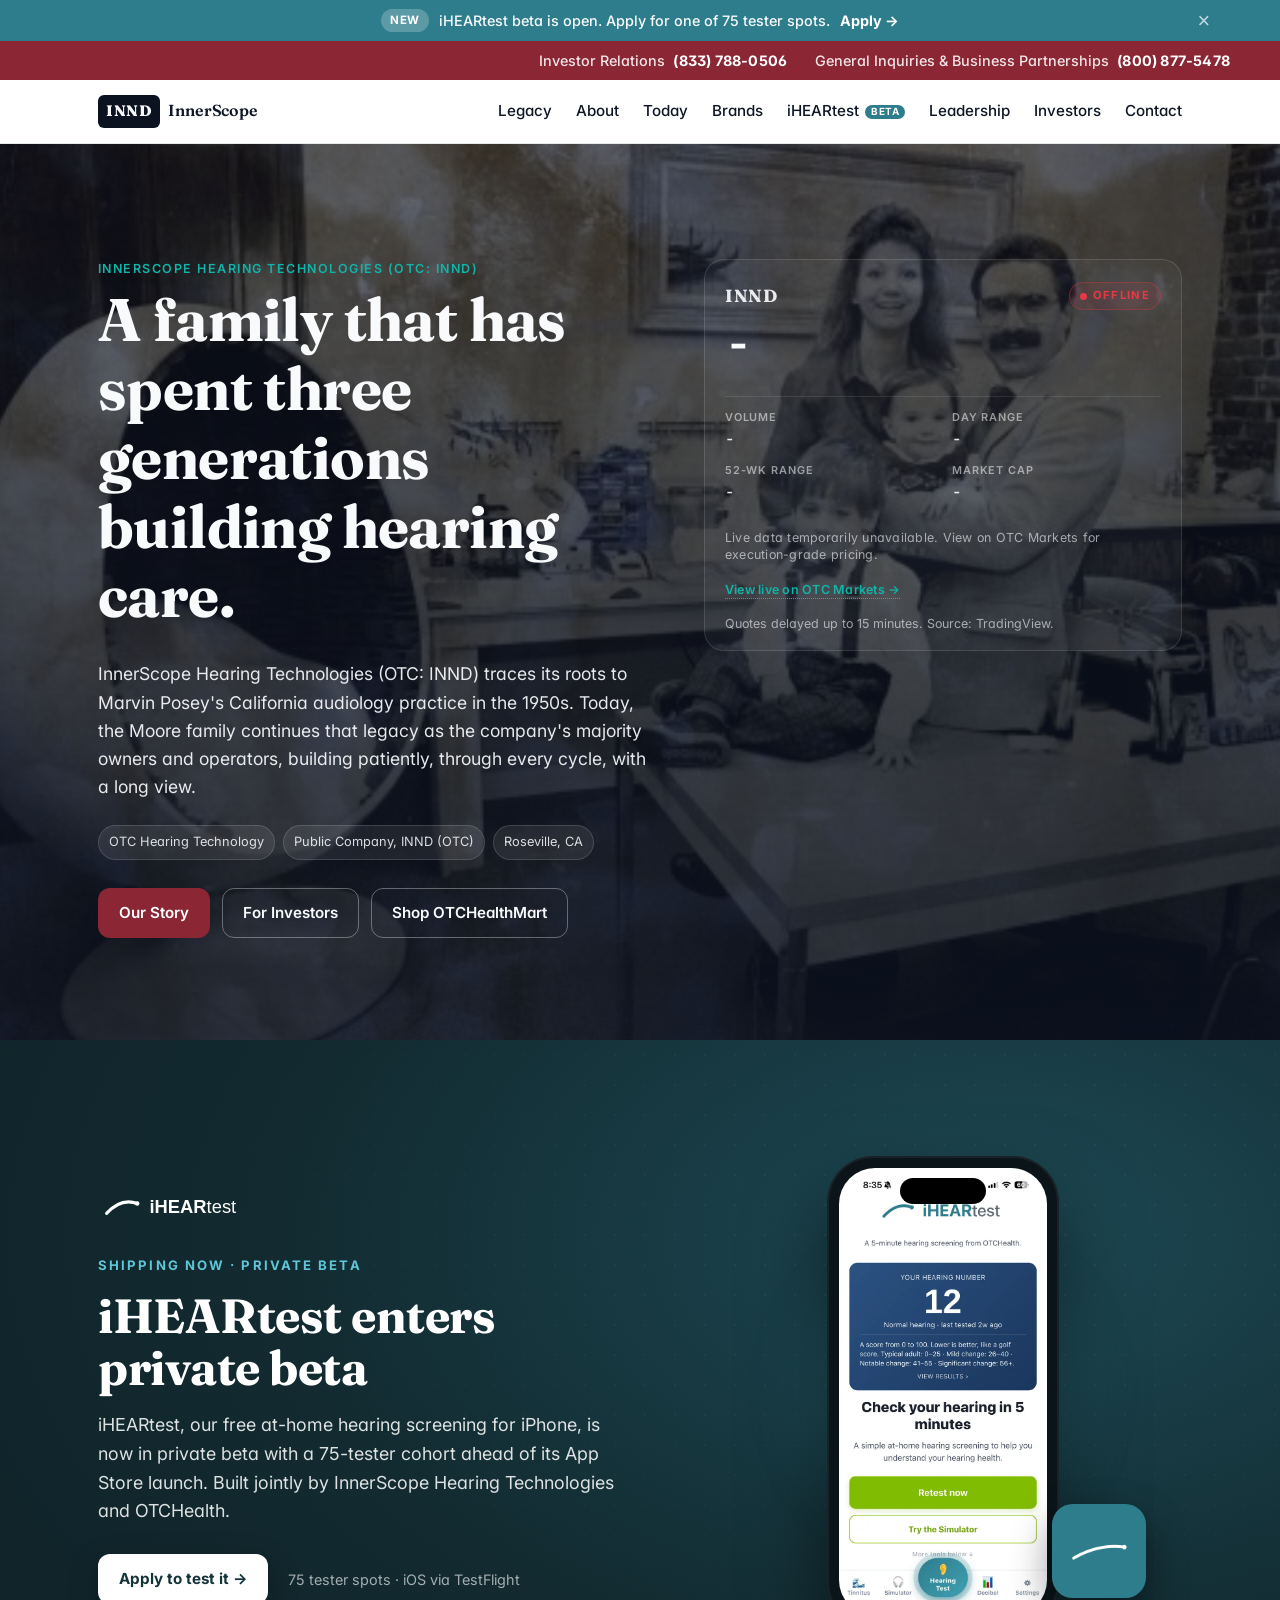
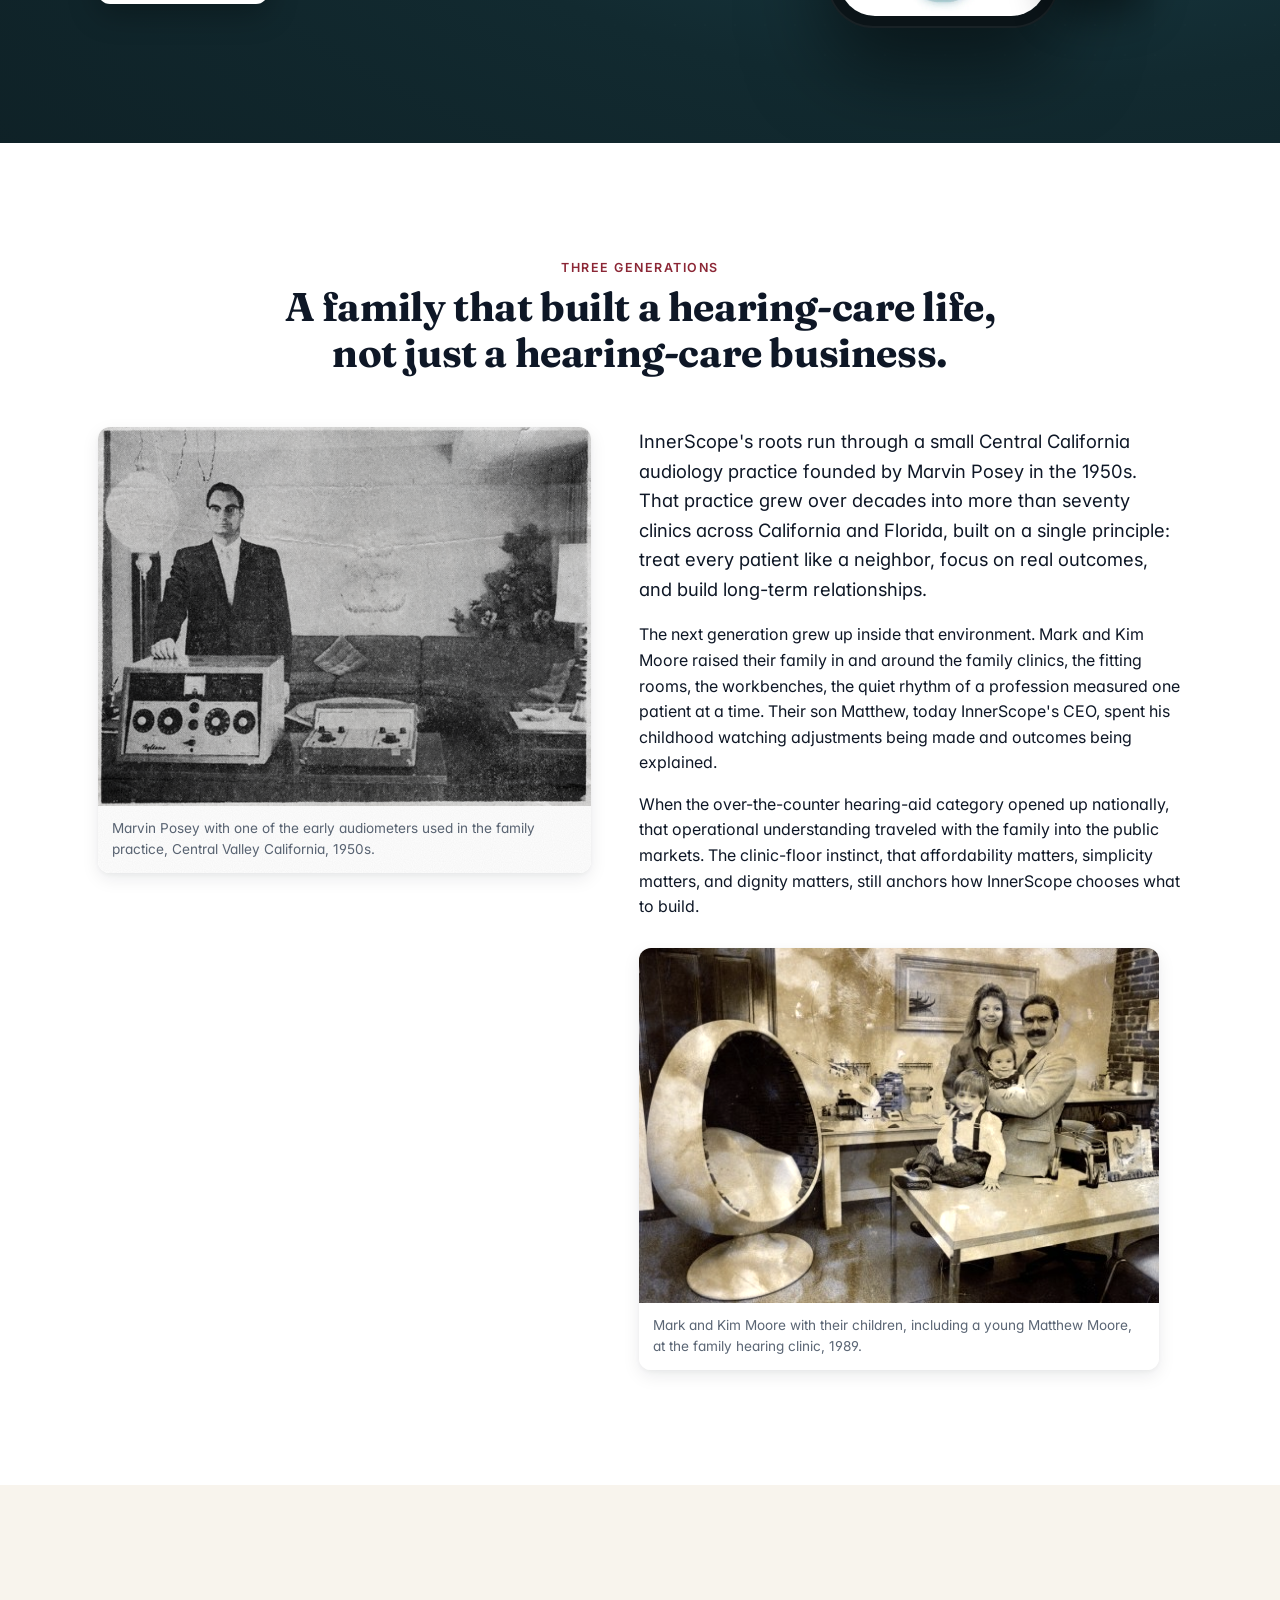
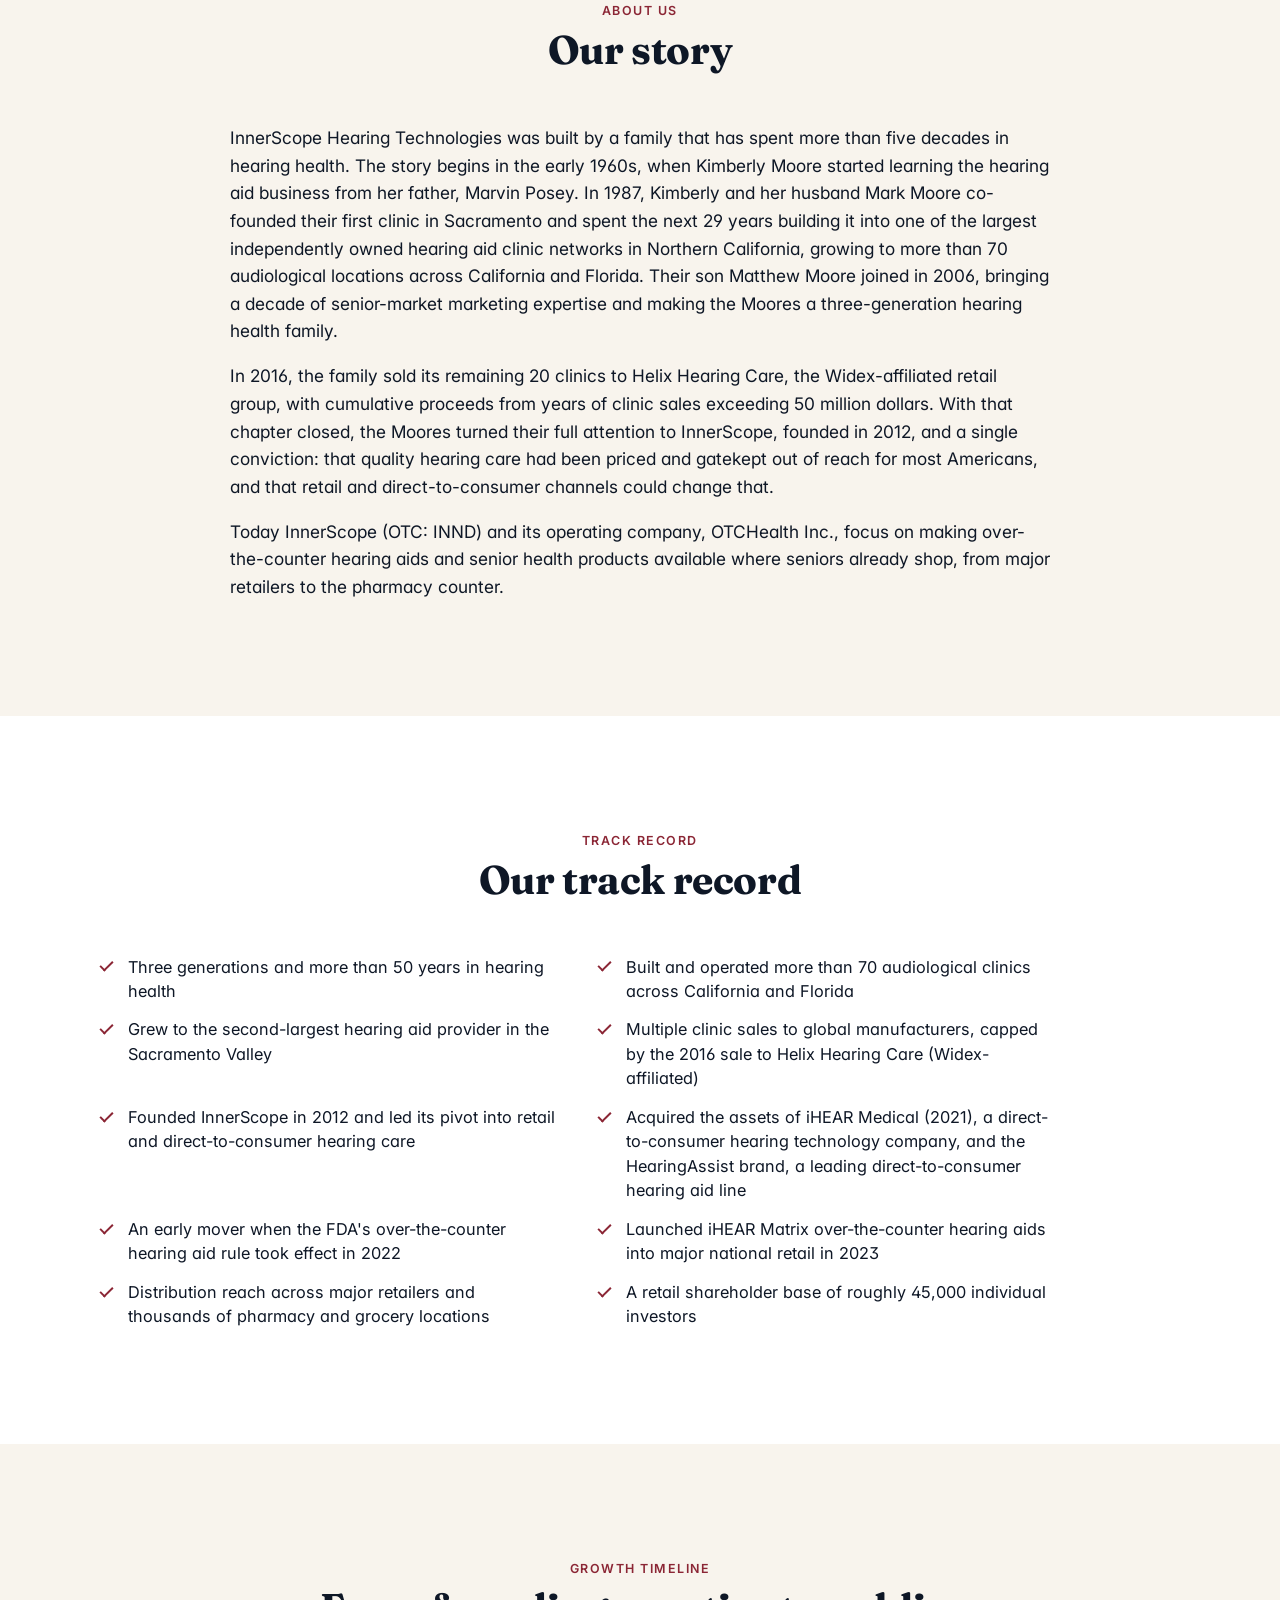
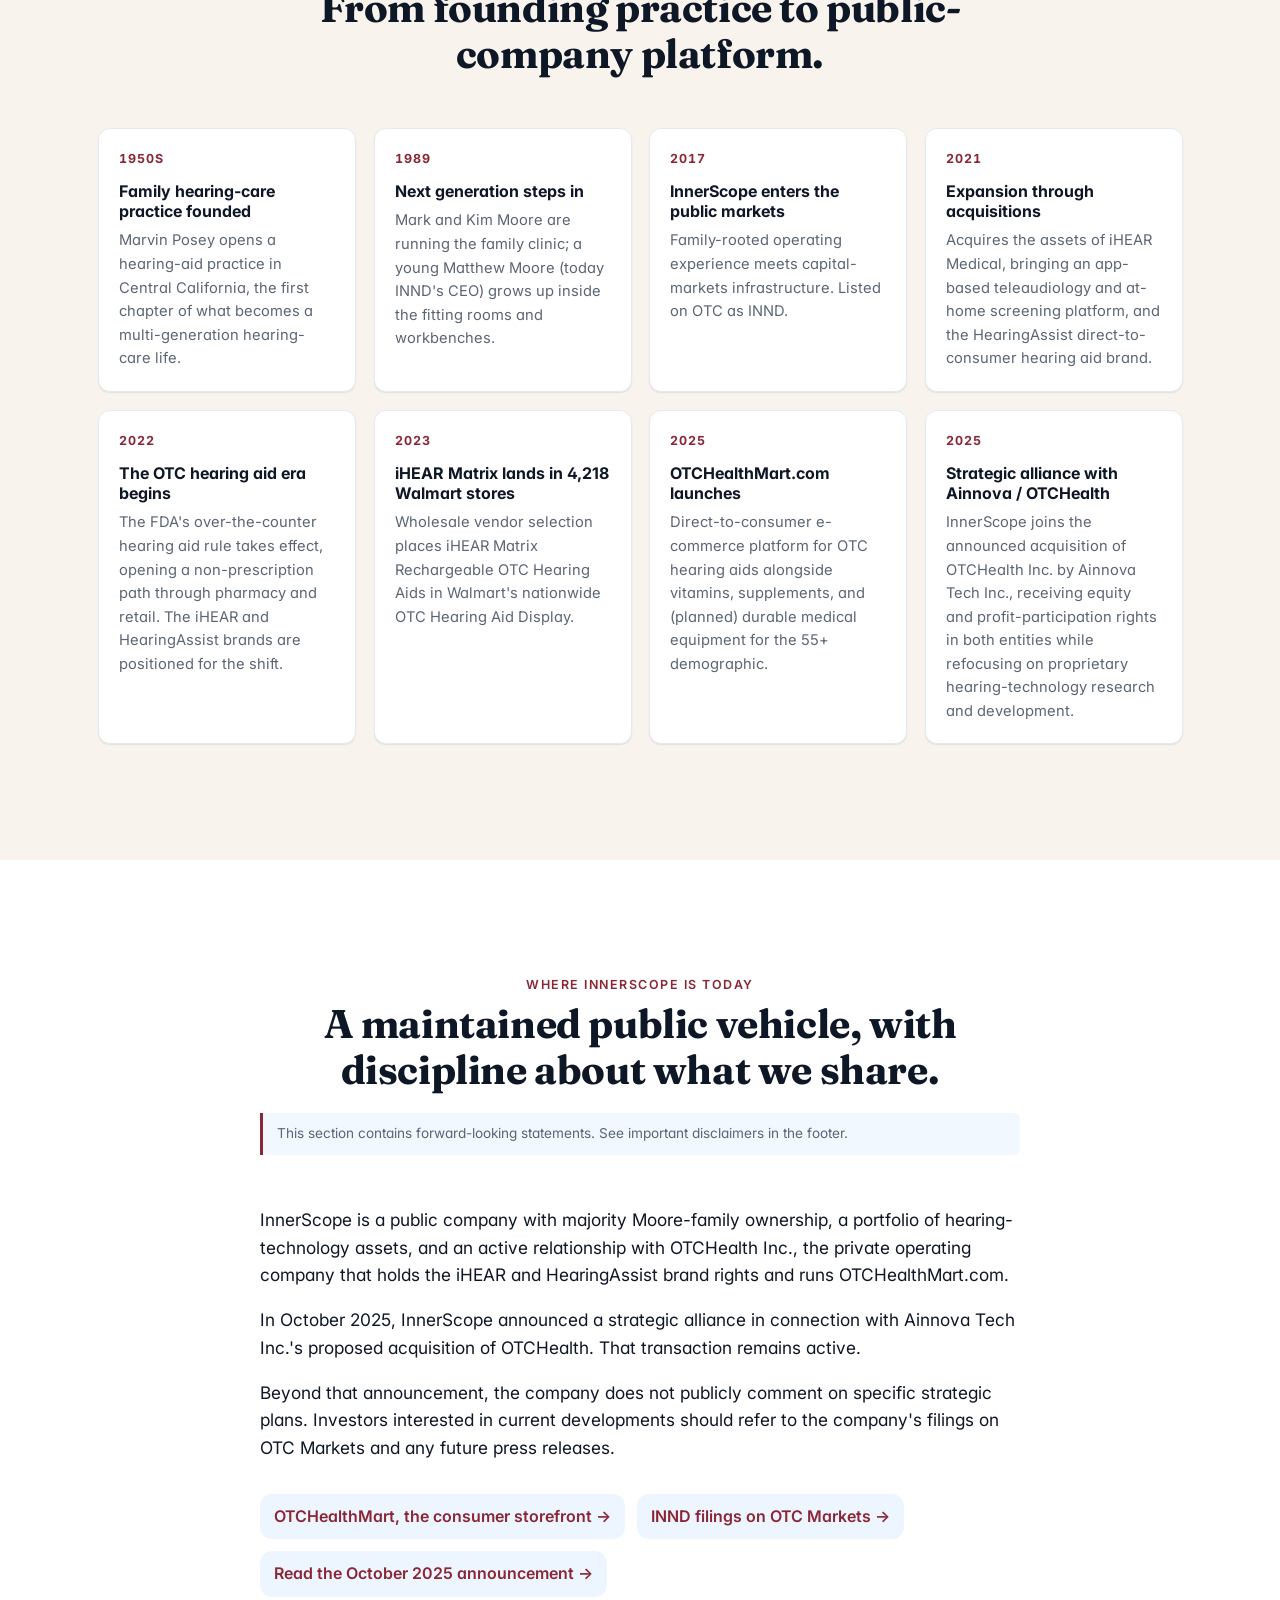
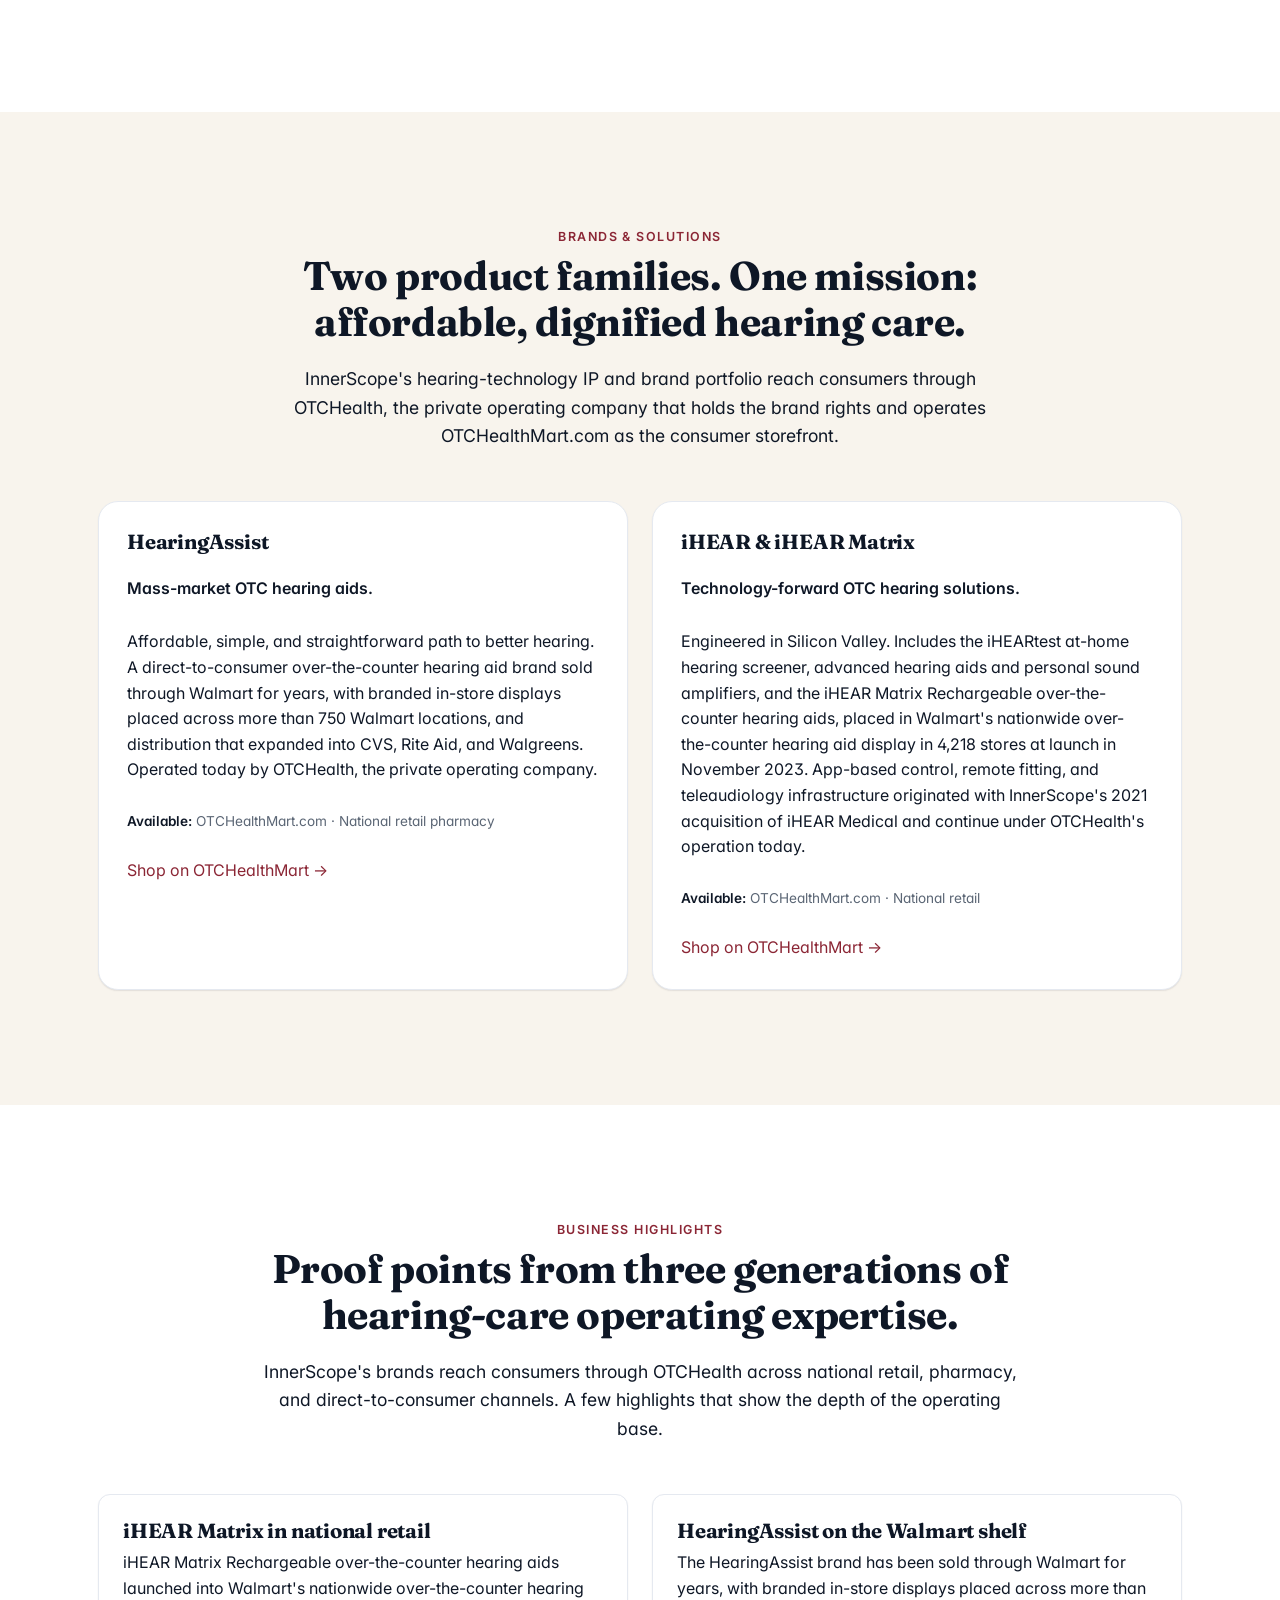
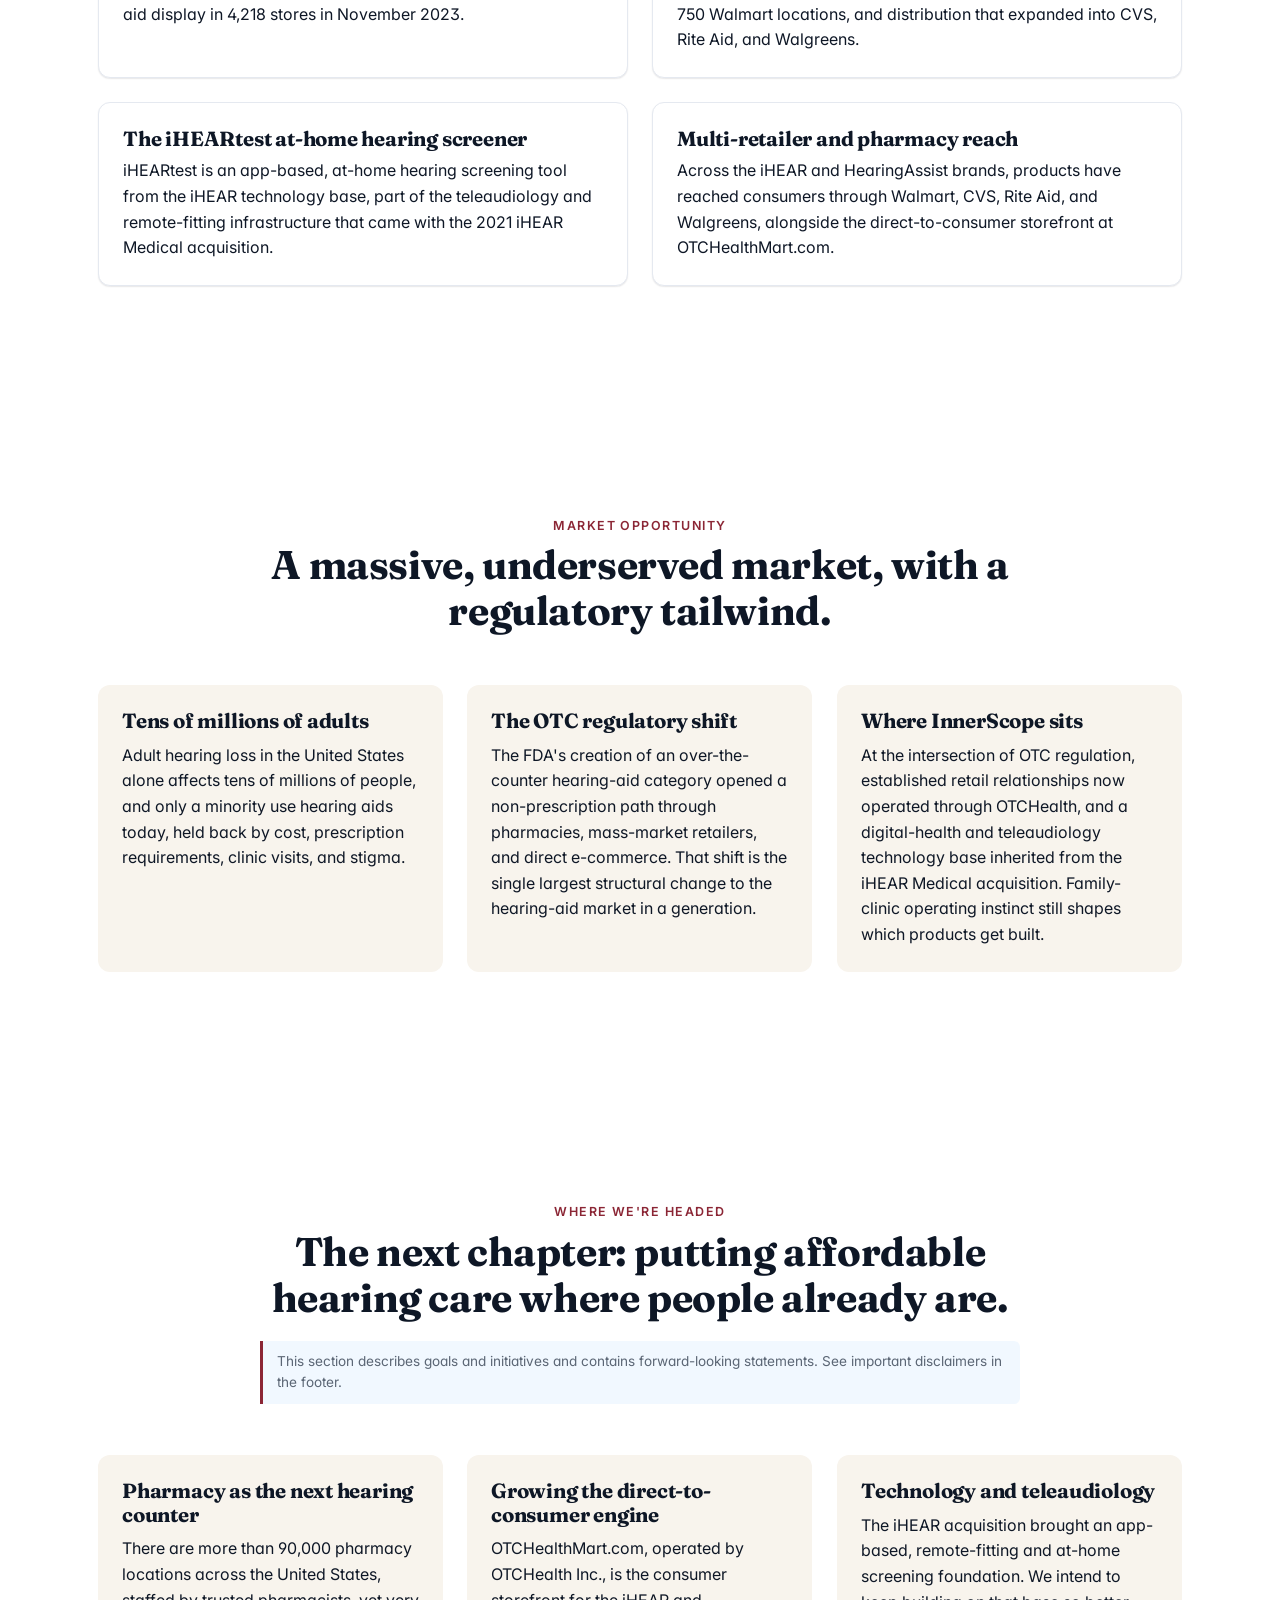
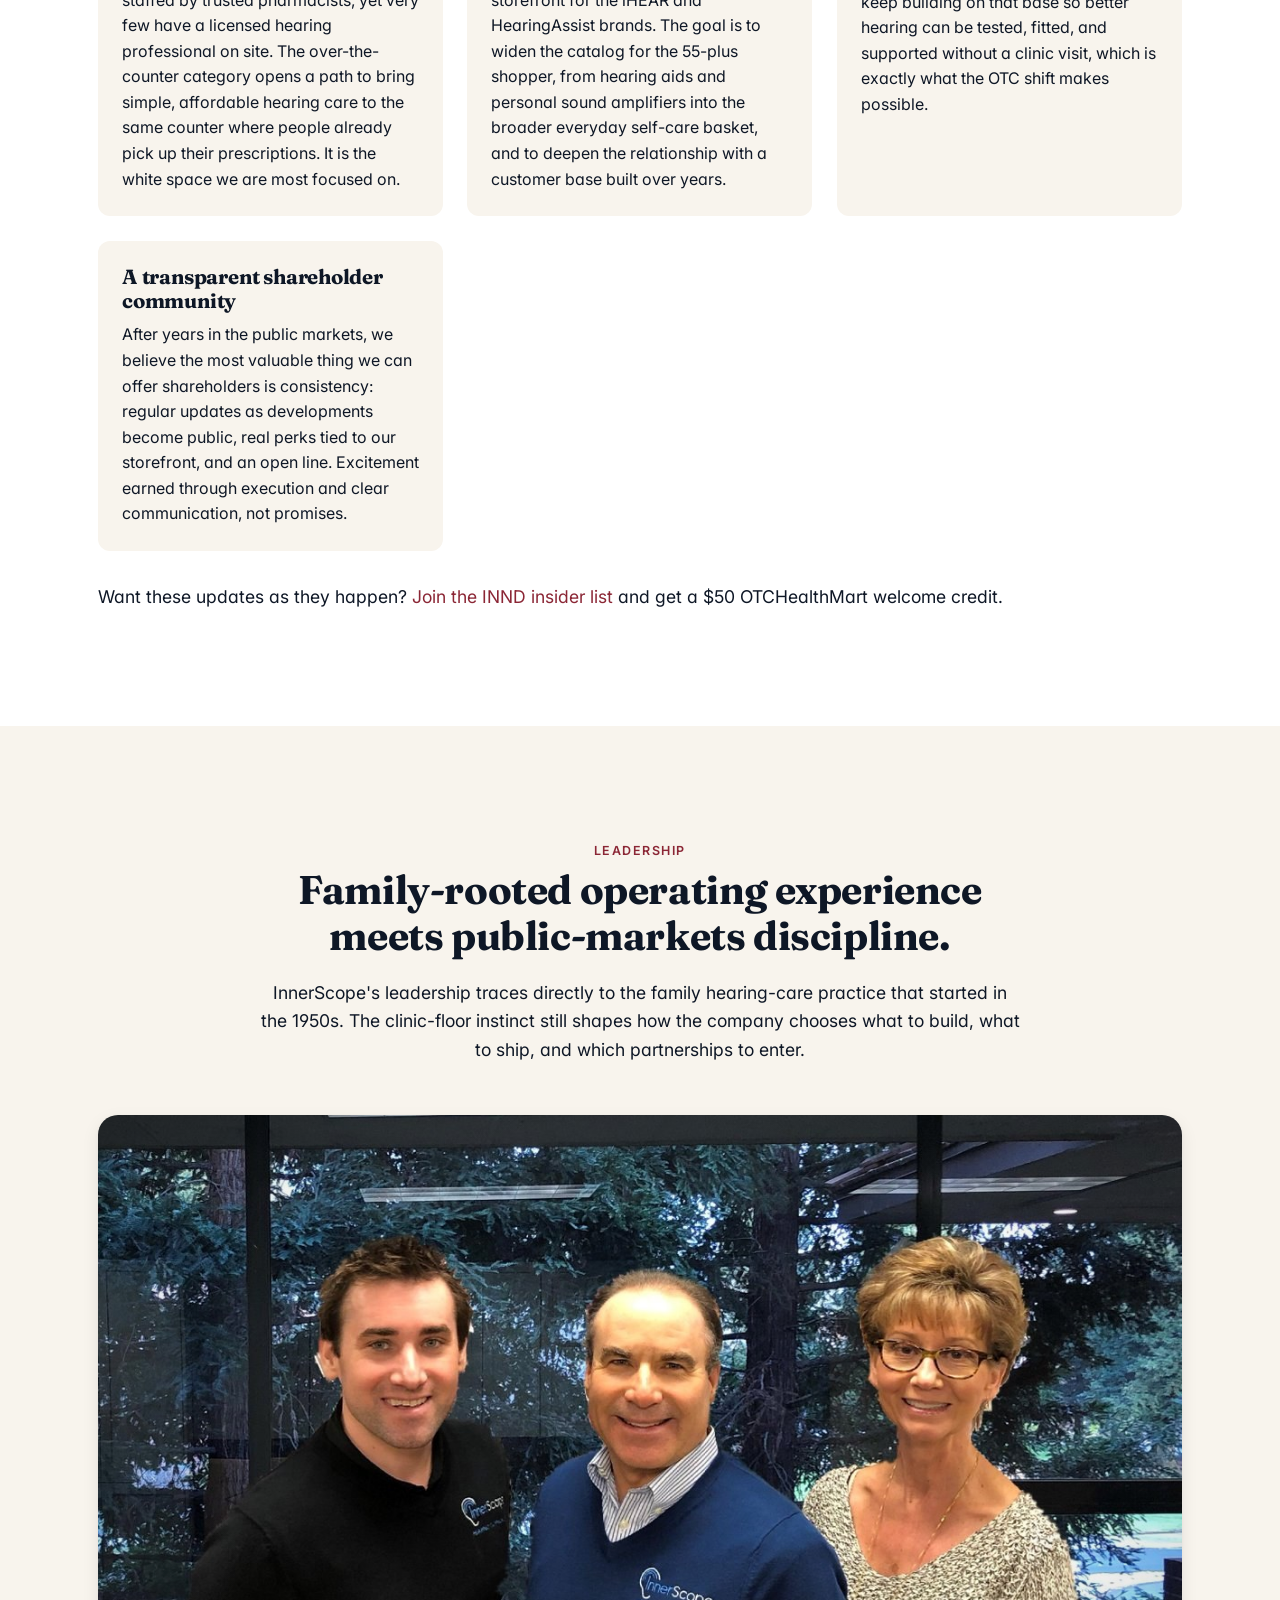
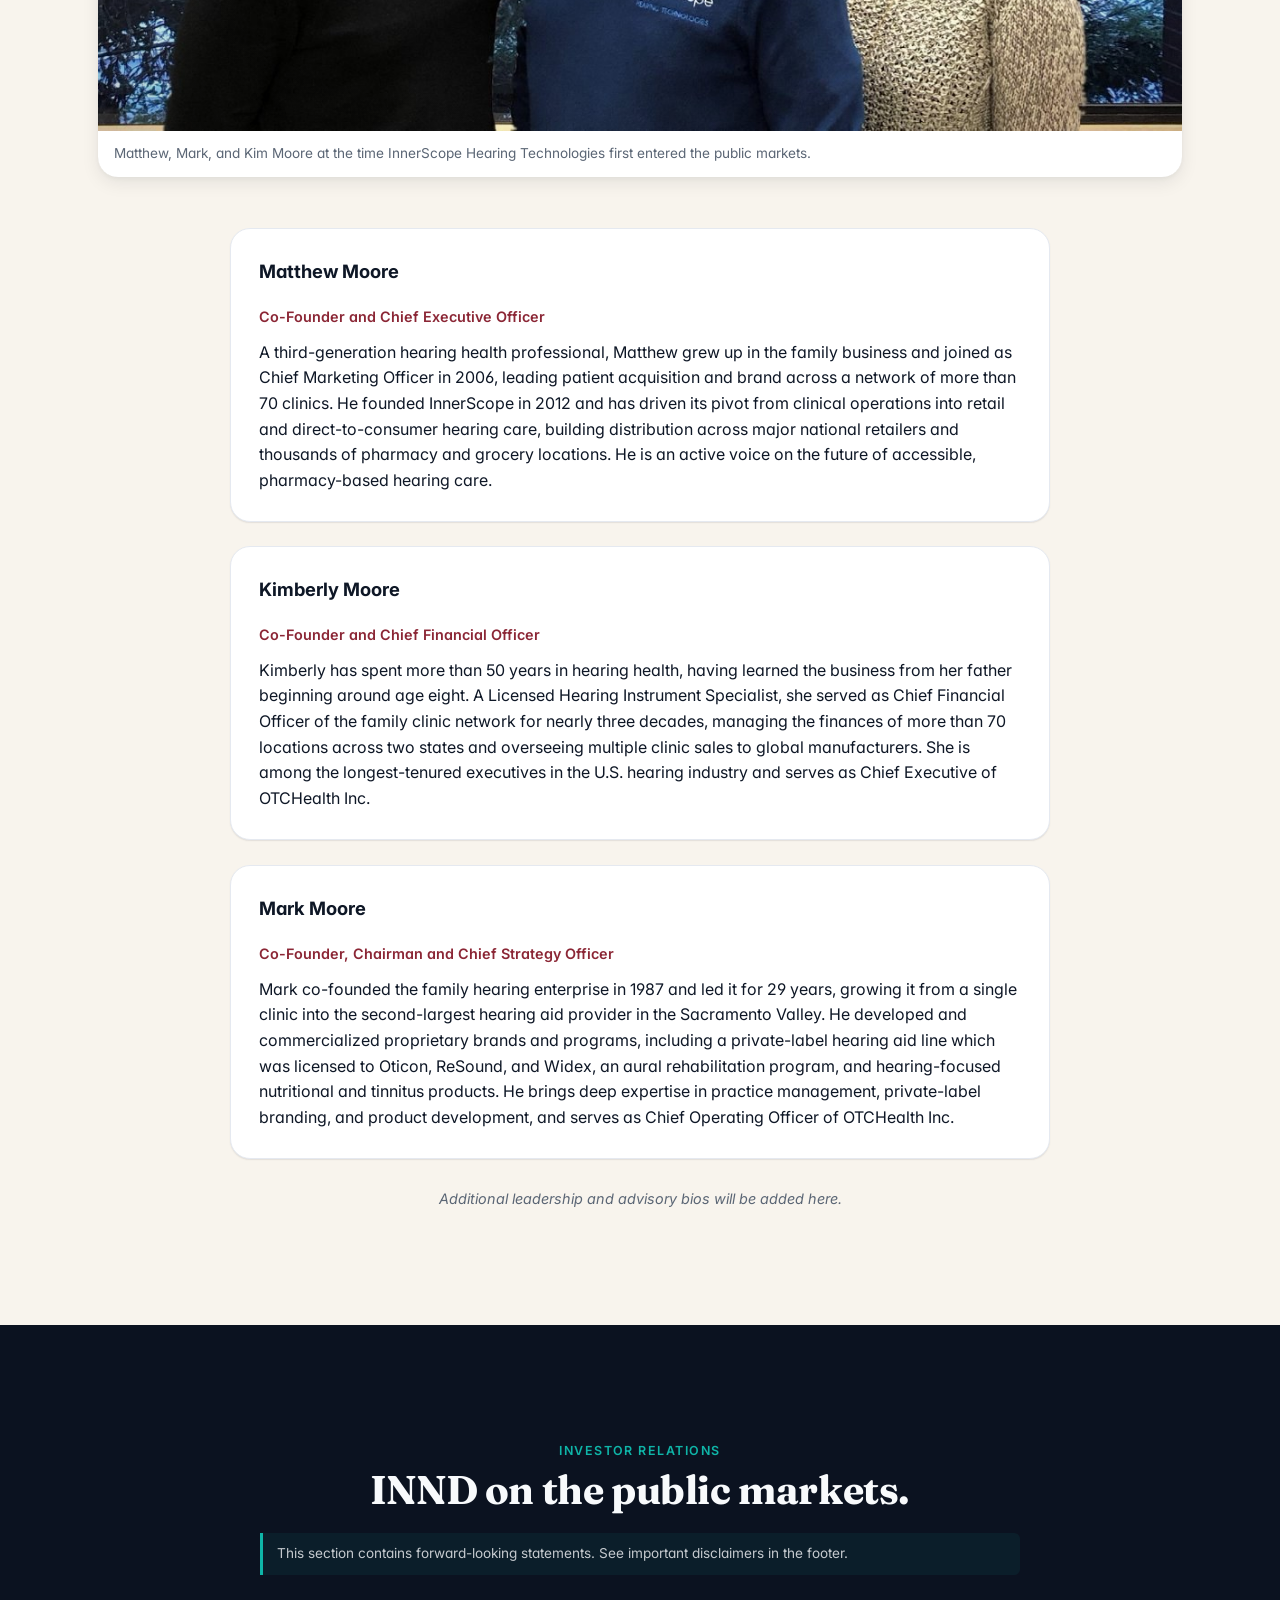
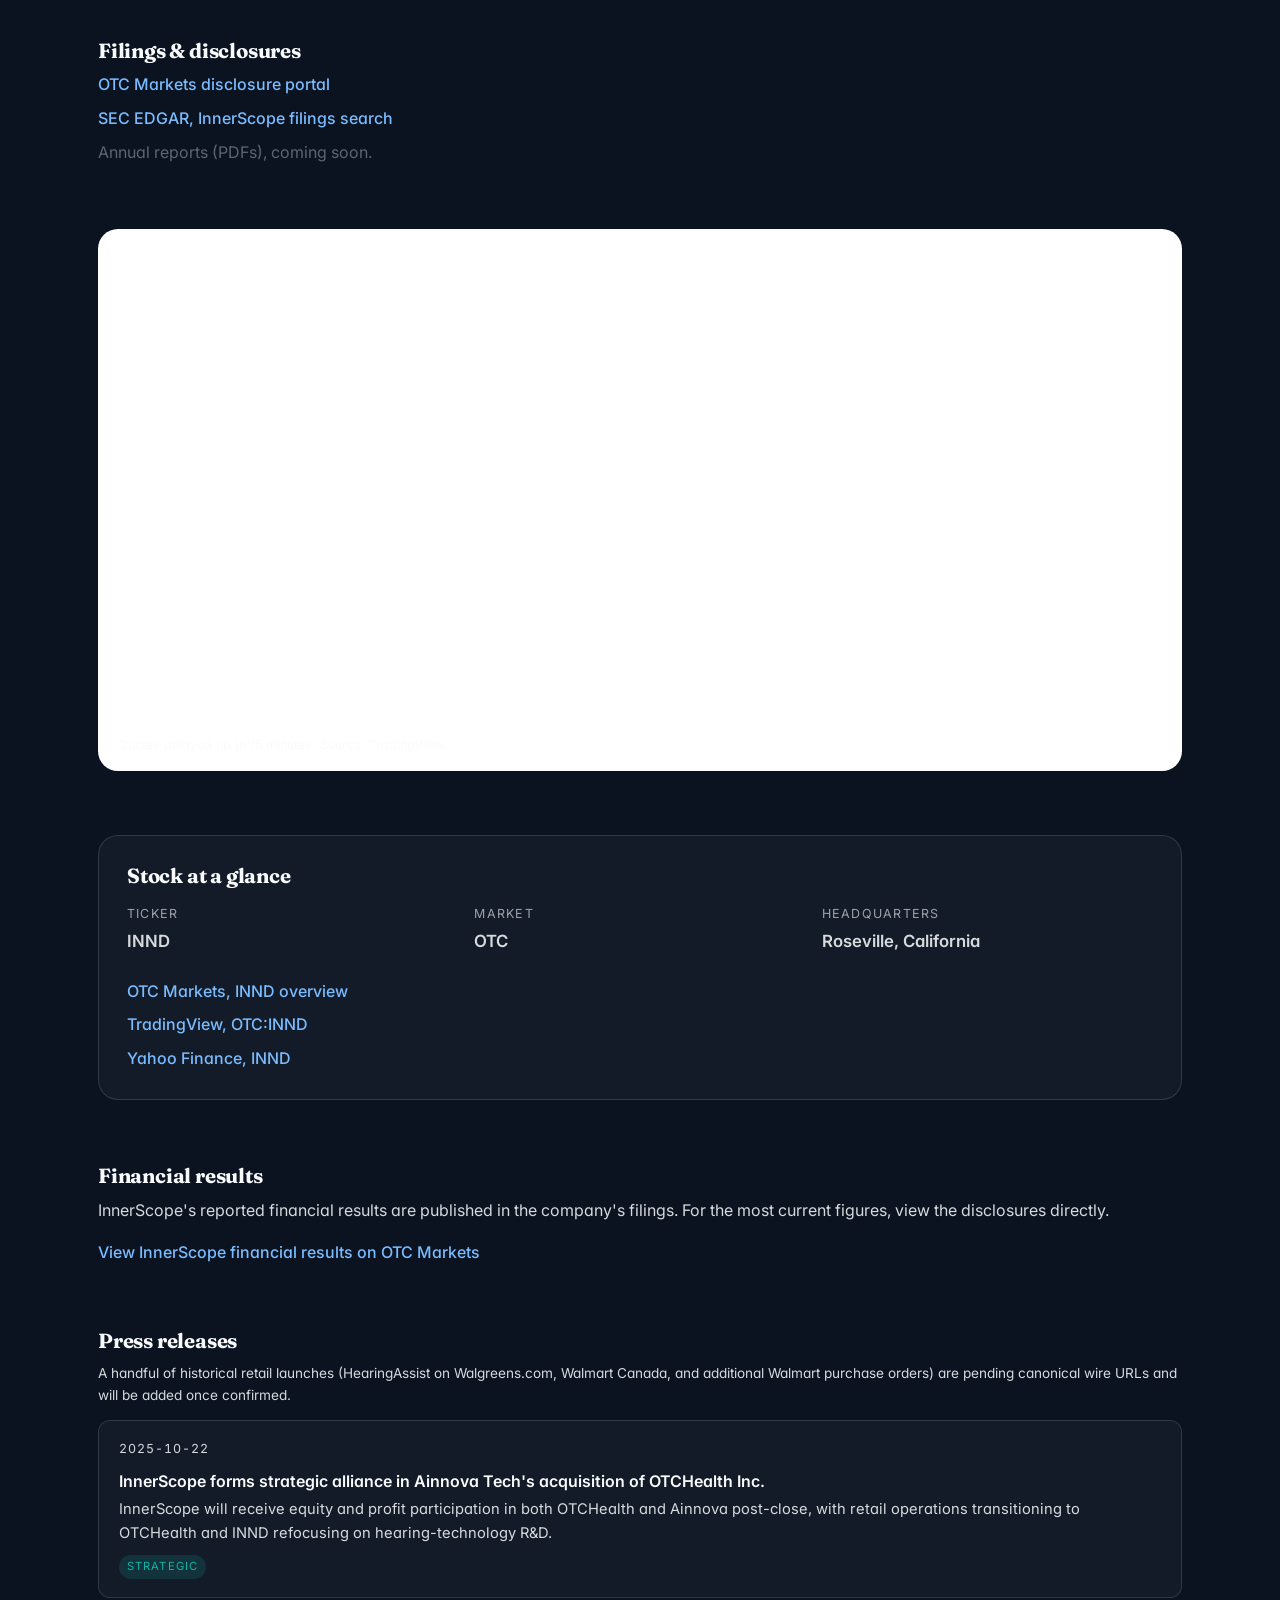
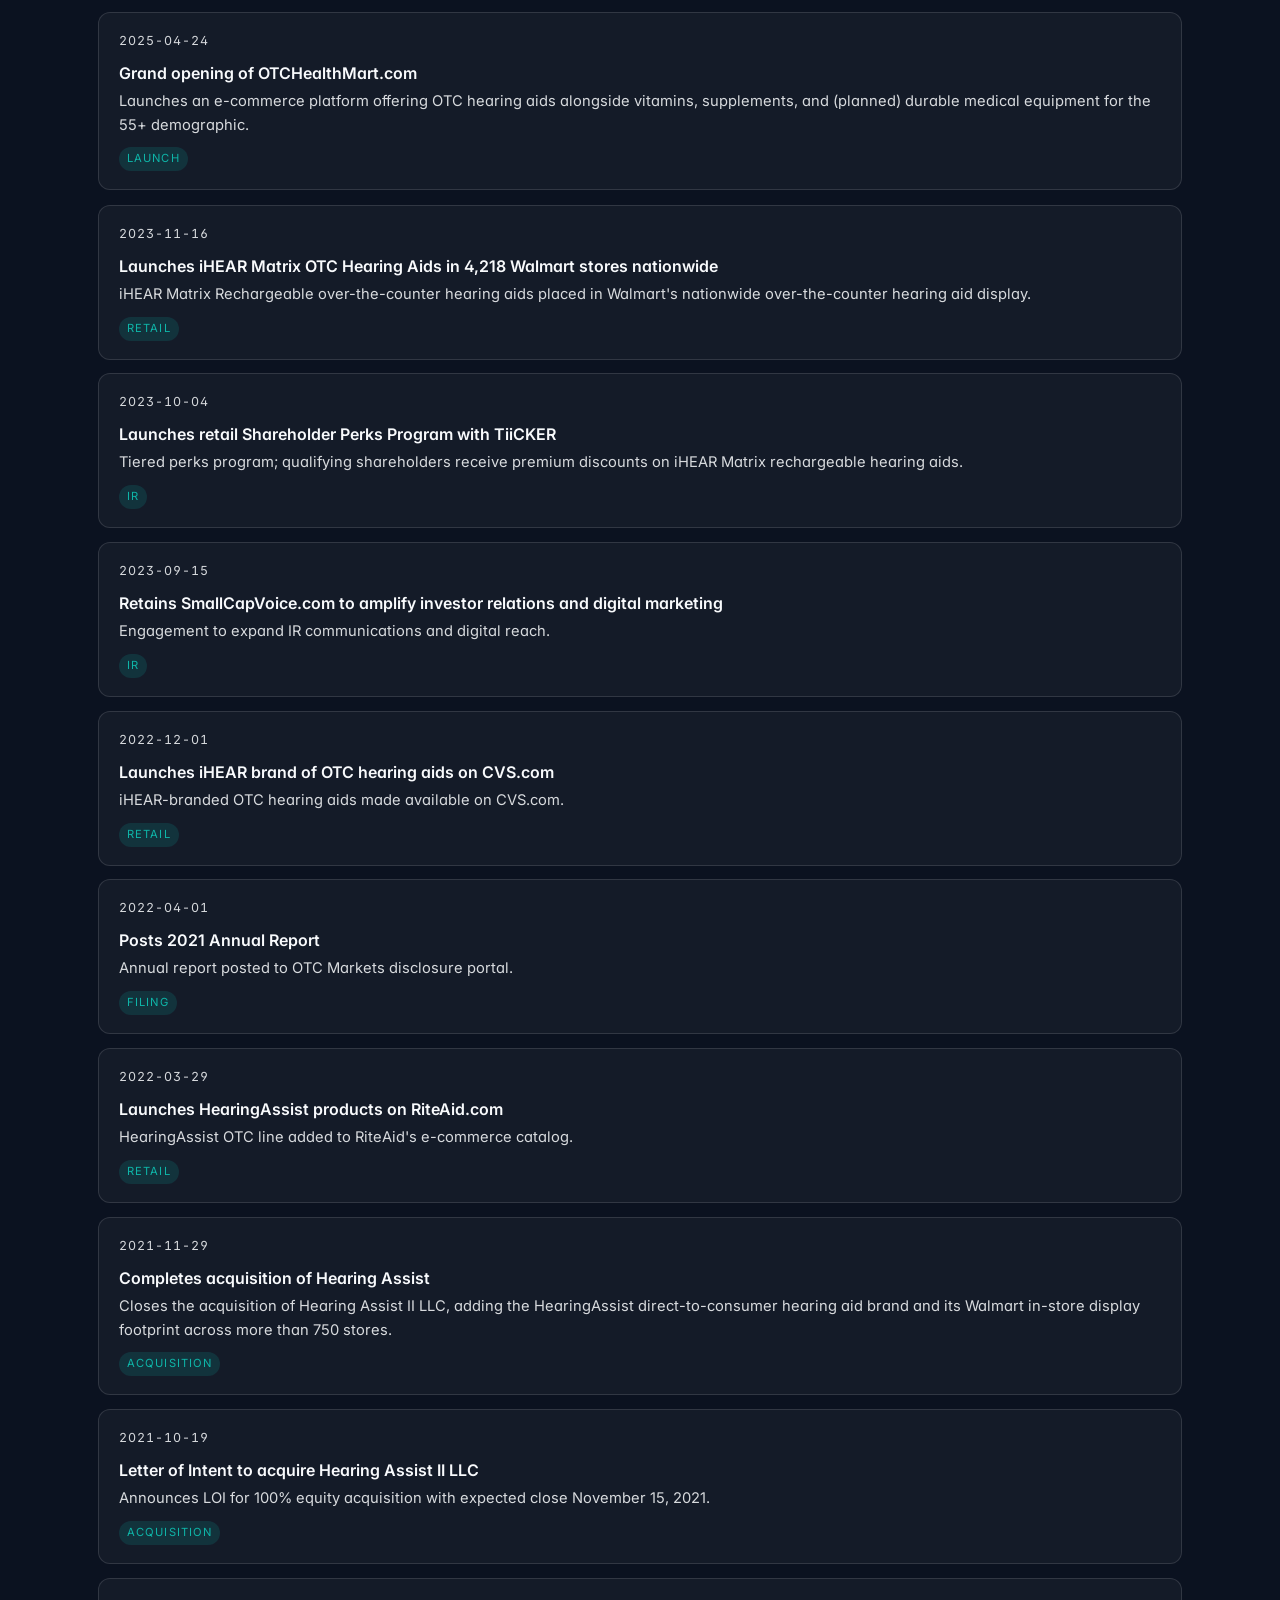
==== index.html @ f1382d96 "Swap mockups for real app screenshots (band + beta hero) Homepage band phone now shows the real iHEA" ====
<!DOCTYPE html>
<html lang="en">
<head>
<meta charset="utf-8">
<meta name="viewport" content="width=device-width, initial-scale=1">
<title>InnerScope Hearing Technologies (OTC: INND): Hearing Innovation, Public Markets</title>
<link rel="preconnect" href="https://fonts.googleapis.com">
<link rel="preconnect" href="https://fonts.gstatic.com" crossorigin>
<link rel="stylesheet" href="https://fonts.googleapis.com/css2?family=Fraunces:opsz,wght@9..144,400;9..144,500;9..144,600;9..144,700&family=Inter:wght@400;500;600;700&display=swap">
<meta name="description" content="InnerScope Hearing Technologies (OTC: INND) is a public company with majority Moore-family ownership and three generations of experience in hearing care.">
<link rel="canonical" href="https://innd.com/">
<meta property="og:type" content="website">
<meta property="og:url" content="https://innd.com/">
<meta property="og:title" content="InnerScope Hearing Technologies (OTC: INND)">
<meta property="og:description" content="A public company with three generations of Moore-family ownership in hearing care.">
<!-- TODO: re-enable once real OG image exists. <meta property="og:image" content="https://innd.com/assets/og/innd-og-1200x630.png"> -->
<meta name="twitter:card" content="summary_large_image">
<meta name="twitter:title" content="InnerScope Hearing Technologies (OTC: INND)">
<meta name="twitter:description" content="A public company with three generations of Moore-family ownership in hearing care.">
<!-- TODO: re-enable once real OG image exists. <meta name="twitter:image" content="https://innd.com/assets/og/innd-og-1200x630.png"> -->
<meta name="theme-color" content="#0B1220">
<link rel="icon" type="image/svg+xml" href="/assets/favicon.svg">
<!-- TODO: create a real OG image (1200x630 PNG; 1989 family clinic + INND wordmark + ticker line) and a real /assets/favicon.svg, then re-enable the og:image and twitter:image meta tags above. -->
<link rel="stylesheet" href="/styles.css">
<script type="application/ld+json">
{
  "@context": "https://schema.org",
  "@type": "Organization",
  "name": "InnerScope Hearing Technologies, Inc.",
  "tickerSymbol": "INND",
  "url": "https://innd.com",
  "address": { "@type": "PostalAddress", "addressLocality": "Roseville", "addressRegion": "CA", "addressCountry": "US" },
  "sameAs": [
    "https://www.otcmarkets.com/stock/INND/overview",
    "https://www.tradingview.com/symbols/OTC-INND/",
    "https://www.otchealthmart.com/"
  ]
}
</script>
</head>
<body data-tier="3">

<a href="#main" class="skip-link">Skip to main content</a>

<!-- iHEARtest beta promo bar (campaign: external beta, launches Jun 1 2026) -->
<div class="promo-bar" id="iheartest-promo" role="region" aria-label="iHEARtest beta announcement">
  <div class="container promo-bar-row">
    <a class="promo-bar-link" href="/iheartest/">
      <span class="promo-pill">New</span>
      <span class="promo-text">iHEARtest beta is open. Apply for one of 75 tester spots.</span>
      <span class="promo-cta">Apply &rarr;</span>
    </a>
    <button class="promo-close" type="button" id="iheartest-promo-close" aria-label="Dismiss announcement">&times;</button>
  </div>
</div>
<script>
(function () {
  var bar = document.getElementById('iheartest-promo');
  if (!bar) return;
  try { if (localStorage.getItem('iheartest-promo-dismissed') === '1') bar.classList.add('is-dismissed'); } catch (e) {}
  var btn = document.getElementById('iheartest-promo-close');
  if (btn) btn.addEventListener('click', function () {
    bar.classList.add('is-dismissed');
    try { localStorage.setItem('iheartest-promo-dismissed', '1'); } catch (e) {}
  });
})();
</script>

<div class="topbar">
  <div class="container topbar-row">
    <a class="topbar-phone" href="tel:+18337880506"><span class="topbar-label">Investor Relations</span> <span class="topbar-num">(833) 788-0506</span></a>
    <a class="topbar-phone" href="tel:+18008775478"><span class="topbar-label">General Inquiries &amp; Business Partnerships</span> <span class="topbar-num">(800) 877-5478</span></a>
  </div>
</div>

<header class="site-nav" id="site-nav" aria-label="Primary">
  <div class="container nav-row">
    <a class="brand" href="#top" aria-label="InnerScope Hearing Technologies, home">
      <span class="brand-mark">INND</span>
      <span class="brand-word">InnerScope</span>
    </a>
    <nav class="nav-links" aria-label="Section navigation">
      <a href="#legacy">Legacy</a>
      <a href="#about">About</a>
      <a href="#current">Today</a>
      <a href="#brands">Brands</a>
      <a class="nav-iheartest" href="/iheartest/">iHEARtest <span class="nav-beta-tag">beta</span></a>
      <a href="#leadership">Leadership</a>
      <a href="#ir">Investors</a>
      <a href="#contact">Contact</a>
    </nav>
  </div>
</header>

<main id="main">

<!-- ============== HERO ============== -->
<section class="hero" id="top">
  <div class="container hero-grid">
    <div class="hero-copy" data-reveal>
      <p class="eyebrow" data-hero="eyebrow"></p>
      <h1 data-hero="headline"></h1>
      <p class="subhead" data-hero="subhead"></p>
      <ul class="badges" data-hero="badges" aria-label="At a glance"></ul>
      <div class="cta-row" data-hero="ctas"></div>
    </div>
    <div class="hero-ticker" aria-label="INND stock summary">
      <div id="hero-ticker-mount" class="tv-widget-mount" aria-live="polite"></div>
      <p class="quote-disclosure" data-disclosure="quote-delay-short">Quotes delayed up to 15 minutes. Source: TradingView.</p>
    </div>
  </div>
</section>

<!-- ============== IHEARTEST BETA SHOWCASE ============== -->
<section class="iheartest-band" id="iheartest-beta" aria-labelledby="ihb-h2">
  <div class="container ihb-grid">
    <div class="ihb-copy" data-reveal>
      <img class="ihb-logo" src="/iheartest/assets/logo-horizontal.svg" alt="iHEARtest" width="200" height="73">
      <p class="ihb-eyebrow">Shipping now &middot; Private beta</p>
      <h2 id="ihb-h2">iHEARtest enters private beta</h2>
      <p class="ihb-body">iHEARtest, our free at-home hearing screening for iPhone, is now in private beta with a 75-tester cohort ahead of its App Store launch. Built jointly by InnerScope Hearing Technologies and OTCHealth.</p>
      <div class="ihb-cta-row">
        <a class="btn btn-ih" href="/iheartest/">Apply to test it &rarr;</a>
        <span class="ihb-meta">75 tester spots &middot; iOS via TestFlight</span>
      </div>
    </div>
    <div class="ihb-visual" data-reveal aria-hidden="true">
      <div class="ihb-glow"></div>
      <div class="ihb-phone">
        <span class="ihb-island"></span>
        <div class="ihb-screen">
          <img class="ihb-shot" src="/iheartest/assets/screen-home.webp" alt="iHEARtest home screen showing a Hearing Number of 12, normal hearing" width="640" height="1391">
        </div>
      </div>
      <img class="ihb-icon" src="/iheartest/assets/app-icon-1024.png" alt="" width="96" height="96">
    </div>
  </div>
</section>

<!-- ============== LEGACY ============== -->
<section class="section section-light" id="legacy">
  <div class="container">
    <header class="section-head" data-reveal>
      <p class="eyebrow" data-legacy="eyebrow"></p>
      <h2 data-legacy="heading"></h2>
    </header>
    <div class="legacy-grid">
      <div class="legacy-photo legacy-photo-hero" data-reveal>
        <picture>
          <img src="/assets/photos/01-marvin-posey-1950s.jpg"
               alt="Marvin Posey, founder of the family hearing-aid practice, photographed in the 1950s with an early audiometer."
               width="600" height="460" loading="eager" decoding="async">
        </picture>
        <figcaption>Marvin Posey with one of the early audiometers used in the family practice, Central Valley California, 1950s.</figcaption>
      </div>
      <div class="legacy-prose" data-reveal>
        <p class="lede" data-legacy="intro"></p>
        <div data-legacy="body"></div>
        <figure class="legacy-photo legacy-photo-body">
          <picture>
            <img src="/assets/photos/02-moore-family-clinic-1989.jpg"
                 alt="Mark and Kim Moore with their two young sons inside the family hearing-aid clinic, 1989. A young Matthew Moore is seated at the front of the photo."
                 width="529" height="361" loading="lazy" decoding="async">
          </picture>
          <figcaption>Mark and Kim Moore with their children, including a young Matthew Moore, at the family hearing clinic, 1989.</figcaption>
        </figure>
      </div>
    </div>
  </div>
</section>

<!-- ============== ABOUT US ============== -->
<section class="section section-soft" id="about">
  <div class="container">
    <header class="section-head" data-reveal>
      <p class="eyebrow" data-about="eyebrow"></p>
      <h2 data-about="heading"></h2>
    </header>
    <div class="about-prose current-prose" data-about="paragraphs" data-reveal></div>
  </div>
</section>

<!-- ============== TRACK RECORD ============== -->
<section class="section section-light" id="track-record">
  <div class="container">
    <header class="section-head" data-reveal>
      <p class="eyebrow" data-track="eyebrow"></p>
      <h2 data-track="heading"></h2>
    </header>
    <ul class="track-record-list" data-track="items" data-reveal></ul>
  </div>
</section>

<!-- ============== GROWTH TIMELINE ============== -->
<section class="section section-soft" id="growth">
  <div class="container">
    <header class="section-head" data-reveal>
      <p class="eyebrow" data-timeline="eyebrow"></p>
      <h2 data-timeline="heading"></h2>
    </header>
    <ol class="timeline" data-timeline="events" data-reveal></ol>
  </div>
</section>

<!-- ============== WHERE INND IS TODAY ============== -->
<section class="section section-light" id="current">
  <div class="container">
    <header class="section-head" data-reveal>
      <p class="eyebrow" data-current="eyebrow"></p>
      <h2 data-current="heading"></h2>
      <p class="fls-callout" data-current="callout"></p>
    </header>
    <div class="current-prose" data-current="paragraphs" data-reveal></div>
    <ul class="current-links" data-current="links" data-reveal></ul>
    <!-- TODO: confirm with IR before publish: language reviewed by counsel -->
  </div>
</section>

<!-- ============== BRANDS ============== -->
<section class="section section-soft" id="brands">
  <div class="container">
    <header class="section-head" data-reveal>
      <p class="eyebrow" data-brands="eyebrow"></p>
      <h2 data-brands="heading"></h2>
      <p class="lede" data-brands="intro"></p>
    </header>
    <div class="brand-grid" data-brands="brands" data-reveal></div>
  </div>
</section>

<!-- ============== BUSINESS HIGHLIGHTS ============== -->
<section class="section section-light" id="highlights">
  <div class="container">
    <header class="section-head" data-reveal>
      <p class="eyebrow" data-highlights="eyebrow"></p>
      <h2 data-highlights="heading"></h2>
      <p class="lede" data-highlights="intro"></p>
    </header>
    <div class="highlight-grid" data-highlights="items" data-reveal></div>
  </div>
</section>

<!-- ============== MARKET OPPORTUNITY ============== -->
<section class="section section-light" id="market">
  <div class="container">
    <header class="section-head" data-reveal>
      <p class="eyebrow">Market opportunity</p>
      <h2>A massive, underserved market, with a regulatory tailwind.</h2>
    </header>
    <div class="market-grid" data-reveal>
      <div>
        <h3>Tens of millions of adults</h3>
        <p>Adult hearing loss in the United States alone affects tens of millions of people, and only a minority use hearing aids today, held back by cost, prescription requirements, clinic visits, and stigma.</p>
      </div>
      <div>
        <h3>The OTC regulatory shift</h3>
        <p>The FDA's creation of an over-the-counter hearing-aid category opened a non-prescription path through pharmacies, mass-market retailers, and direct e-commerce. That shift is the single largest structural change to the hearing-aid market in a generation.</p>
      </div>
      <div>
        <h3>Where InnerScope sits</h3>
        <p>At the intersection of OTC regulation, established retail relationships now operated through OTCHealth, and a digital-health and teleaudiology technology base inherited from the iHEAR Medical acquisition. Family-clinic operating instinct still shapes which products get built.</p>
      </div>
    </div>
  </div>
</section>

<!-- ============== WHAT'S NEXT ============== -->
<section class="section section-light" id="whats-next">
  <div class="container">
    <header class="section-head" data-reveal>
      <p class="eyebrow">Where we're headed</p>
      <h2>The next chapter: putting affordable hearing care where people already are.</h2>
      <p class="fls-callout">This section describes goals and initiatives and contains forward-looking statements. See important disclaimers in the footer.</p>
    </header>
    <div class="market-grid" data-reveal>
      <div>
        <h3>Pharmacy as the next hearing counter</h3>
        <p>There are more than 90,000 pharmacy locations across the United States, staffed by trusted pharmacists, yet very few have a licensed hearing professional on site. The over-the-counter category opens a path to bring simple, affordable hearing care to the same counter where people already pick up their prescriptions. It is the white space we are most focused on.</p>
      </div>
      <div>
        <h3>Growing the direct-to-consumer engine</h3>
        <p>OTCHealthMart.com, operated by OTCHealth Inc., is the consumer storefront for the iHEAR and HearingAssist brands. The goal is to widen the catalog for the 55-plus shopper, from hearing aids and personal sound amplifiers into the broader everyday self-care basket, and to deepen the relationship with a customer base built over years.</p>
      </div>
      <div>
        <h3>Technology and teleaudiology</h3>
        <p>The iHEAR acquisition brought an app-based, remote-fitting and at-home screening foundation. We intend to keep building on that base so better hearing can be tested, fitted, and supported without a clinic visit, which is exactly what the OTC shift makes possible.</p>
      </div>
      <div>
        <h3>A transparent shareholder community</h3>
        <p>After years in the public markets, we believe the most valuable thing we can offer shareholders is consistency: regular updates as developments become public, real perks tied to our storefront, and an open line. Excitement earned through execution and clear communication, not promises.</p>
      </div>
    </div>
    <p class="lede" style="margin-top:2rem;">Want these updates as they happen? <a href="#shareholder-updates">Join the INND insider list</a> and get a $50 OTCHealthMart welcome credit.</p>
  </div>
</section>

<!-- ============== LEADERSHIP ============== -->
<section class="section section-soft" id="leadership">
  <div class="container">
    <header class="section-head" data-reveal>
      <p class="eyebrow" data-leadership="eyebrow"></p>
      <h2 data-leadership="heading"></h2>
      <p class="lede" data-leadership="intro"></p>
    </header>
    <figure class="leadership-hero" data-reveal>
      <picture>
        <img src="/assets/photos/03-moore-family-2016-listing.jpg"
             alt="Matthew Moore, Mark Moore, and Kim Moore, InnerScope Hearing Technologies leadership, at the time of the company's public-market debut."
             width="1200" height="682" loading="lazy" decoding="async">
      </picture>
      <figcaption>Matthew, Mark, and Kim Moore at the time InnerScope Hearing Technologies first entered the public markets.</figcaption>
    </figure>
    <div class="leader-grid" data-leadership="leaders" data-reveal></div>
    <p class="leader-note" data-leadership="additional_leaders_note"></p>
  </div>
</section>

<!-- ============== INVESTOR RELATIONS ============== -->
<section class="section section-dark" id="ir">
  <div class="container">
    <header class="section-head" data-reveal>
      <p class="eyebrow">Investor relations</p>
      <h2>INND on the public markets.</h2>
      <p class="fls-callout" data-disclosure="short-callout"></p>
    </header>

    <div class="ir-filings" data-reveal>
      <h3>Filings &amp; disclosures</h3>
      <ul class="external-links">
        <li><a href="https://www.otcmarkets.com/stock/INND/disclosure" target="_blank" rel="noopener noreferrer">OTC Markets disclosure portal</a></li>
        <li><a href="https://www.sec.gov/cgi-bin/browse-edgar?action=getcompany&amp;company=innerscope+hearing&amp;type=&amp;dateb=&amp;owner=include&amp;count=40" target="_blank" rel="noopener noreferrer">SEC EDGAR, InnerScope filings search</a> <!-- TODO: confirm canonical EDGAR URL --></li>
        <li><span class="muted">Annual reports (PDFs), coming soon.</span> <!-- TODO: drop annual report PDFs into /assets/filings/ and link them here. --></li>
      </ul>
    </div>

    <div class="ir-chart" data-reveal>
      <div id="ir-chart-mount" class="tv-widget-mount tv-chart" aria-live="polite"></div>
      <p class="quote-disclosure" data-disclosure="quote-delay-short">Quotes delayed up to 15 minutes. Source: TradingView.</p>
    </div>

    <div class="ir-glance" data-reveal>
      <h3>Stock at a glance</h3>
      <dl class="kv">
        <div><dt>Ticker</dt><dd>INND</dd></div>
        <div><dt>Market</dt><dd>OTC</dd></div>
        <div><dt>Headquarters</dt><dd>Roseville, California</dd></div>
      </dl>
      <ul class="external-links">
        <li><a href="https://www.otcmarkets.com/stock/INND/overview" target="_blank" rel="noopener noreferrer">OTC Markets, INND overview</a></li>
        <li><a href="https://www.tradingview.com/symbols/OTC-INND/" target="_blank" rel="noopener noreferrer">TradingView, OTC:INND</a></li>
        <li><a href="https://finance.yahoo.com/quote/INND" target="_blank" rel="noopener noreferrer">Yahoo Finance, INND</a></li>
      </ul>
    </div>

    <div class="ir-financials" data-reveal>
      <h3>Financial results</h3>
      <p>InnerScope's reported financial results are published in the company's filings. For the most current figures, view the disclosures directly.</p>
      <ul class="external-links">
        <li><a href="https://www.otcmarkets.com/stock/INND/disclosure" target="_blank" rel="noopener noreferrer">View InnerScope financial results on OTC Markets</a></li>
      </ul>
    </div>

    <div class="ir-press" data-reveal>
      <h3>Press releases</h3>
      <p class="micro-note">A handful of historical retail launches (HearingAssist on Walgreens.com, Walmart Canada, and additional Walmart purchase orders) are pending canonical wire URLs and will be added once confirmed. <!-- TODO: confirm operator can supply these. --></p>
      <ul class="press-list" data-press="list"></ul>
    </div>

    <figure class="ir-photo" data-reveal>
      <picture>
        <img src="/assets/photos/04-matt-moore-nasdaq-2021.jpg"
             alt="Matthew Moore, CEO of InnerScope Hearing Technologies, at the Nasdaq Marketsite studios in New York City during a 2021 interview."
             width="1920" height="1440" loading="lazy" decoding="async">
      </picture>
      <figcaption>Matthew Moore interviewed at the Nasdaq Marketsite studios, New York, 2021.</figcaption>
    </figure>

    <div class="ir-contact" data-reveal>
      <h3>Investor inquiries</h3>
      <p>For investor relations questions, please reach out by email or use the inquiry form below.</p>
      <p><a class="contact-email" href="mailto:ir@innd.com" data-contact="ir_email">ir@innd.com</a></p>

      <form name="ir-inquiry" class="contact-form" method="POST" data-netlify="true" netlify-honeypot="bot-field" action="/thank-you.html">
        <input type="hidden" name="form-name" value="ir-inquiry">
        <p class="hp"><label>Don't fill this out: <input name="bot-field"></label></p>
        <div class="grid-2">
          <label>Name <input type="text" name="name" required autocomplete="name"></label>
          <label>Organization <input type="text" name="organization" autocomplete="organization"></label>
        </div>
        <div class="grid-2">
          <label>Email <input type="email" name="email" required autocomplete="email"></label>
          <label>Phone <input type="tel" name="phone" autocomplete="tel"></label>
        </div>
        <label>Message <textarea name="message" rows="4" required></textarea></label>
        <button type="submit" class="btn btn-primary">Send</button>
      </form>
    </div>
  </div>
</section>

<!-- ============== CONTACT / PARTNERSHIPS ============== -->
<!-- ============== SHAREHOLDER UPDATES + $50 CREDIT ============== -->
<section class="section section-soft" id="shareholder-updates">
  <div class="container">
    <header class="section-head" data-reveal>
      <p class="eyebrow">Stay in the loop</p>
      <h2>Get INND shareholder updates, and a $50 welcome credit.</h2>
      <p class="lede">Join the INND insider list for company news and developments as they become public. New subscribers receive a $50 OTCHealthMart welcome credit toward an iHEAR Matrix, a TReO personal sound amplifier, or an over-the-counter hearing aid.</p>
    </header>

    <form id="shareholder-signup-form" class="contact-form" data-reveal>
      <p class="hp"><label>Leave this empty: <input name="company" tabindex="-1" autocomplete="off"></label></p>
      <div class="grid-2">
        <label>First name <input type="text" name="first_name" required autocomplete="given-name"></label>
        <label>Last name <input type="text" name="last_name" required autocomplete="family-name"></label>
      </div>
      <label>Email <input type="email" name="email" required autocomplete="email"></label>
      <label class="consent"><input type="checkbox" name="consent" required> Yes, send me INND shareholder updates and email me my $50 OTCHealthMart credit. I can unsubscribe anytime.</label>
      <button type="submit" class="btn btn-primary">Join and get my $50 credit</button>
      <p class="form-status" data-signup-status aria-live="polite"></p>
    </form>

    <div class="follow-links" data-reveal style="margin-top:2rem;">
      <h3>Follow INND</h3>
      <ul class="external-links">
        <li><a href="https://www.otchealthmart.com/" target="_blank" rel="noopener noreferrer">Shop OTCHealthMart.com</a></li>
        <li><a href="https://x.com/inndstock" target="_blank" rel="noopener noreferrer">INND investor updates on X (@inndstock)</a></li>
        <li><a href="https://www.linkedin.com/in/matthew-moore-innd" target="_blank" rel="noopener noreferrer">Matt Moore, CEO, on LinkedIn</a></li>
      </ul>
    </div>

    <p class="muted micro-note" style="margin-top:1.5rem;">$50 welcome credit is provided by OTCHealth Inc. and is redeemable at OTCHealthMart.com on eligible hearing products, one per household, while supplies last. Shareholder updates contain only publicly available information and are not investment advice or an offer to buy or sell any security.</p>
  </div>
</section>

<section class="section section-light" id="contact">
  <div class="container">
    <header class="section-head" data-reveal>
      <p class="eyebrow">Contact &amp; partnerships</p>
      <h2>Let's talk.</h2>
      <p class="lede">For partnerships, retail and pharmacy distribution inquiries, technology collaboration opportunities, and investor relations, InnerScope maintains a dedicated channel for qualified conversations.</p>
    </header>

    <div class="contact-grid" data-reveal>
      <div>
        <h3>Investor relations</h3>
        <p><a class="contact-email" href="mailto:ir@innd.com" data-contact="ir_email">ir@innd.com</a></p>
        <p><a class="contact-phone" href="tel:+18337880506">(833) 788-0506</a></p>
      </div>
      <div>
        <h3>Partnerships</h3>
        <p><a class="contact-email" href="mailto:partnerships@innd.com" data-contact="partnerships_email">partnerships@innd.com</a></p>
        <p><a class="contact-phone" href="tel:+18008775478">(800) 877-5478</a></p>
      </div>
      <div>
        <h3>General</h3>
        <p><a class="contact-email" href="mailto:info@innd.com" data-contact="general_email">info@innd.com</a></p>
        <p><a class="contact-phone" href="tel:+18008775478">(800) 877-5478</a></p>
      </div>
    </div>

    <form name="partnerships" class="contact-form" method="POST" data-netlify="true" netlify-honeypot="bot-field" action="/thank-you.html" data-reveal>
      <input type="hidden" name="form-name" value="partnerships">
      <p class="hp"><label>Don't fill this out: <input name="bot-field"></label></p>
      <div class="grid-2">
        <label>Name <input type="text" name="name" required autocomplete="name"></label>
        <label>Organization <input type="text" name="organization" autocomplete="organization"></label>
      </div>
      <div class="grid-2">
        <label>Email <input type="email" name="email" required autocomplete="email"></label>
        <label>Phone <input type="tel" name="phone" autocomplete="tel"></label>
      </div>
      <label>How can we help? <textarea name="message" rows="4" required></textarea></label>
      <button type="submit" class="btn btn-primary">Send inquiry</button>
    </form>
  </div>
</section>

</main>

<footer class="site-footer">
  <div class="container">
    <div class="footer-top">
      <div>
        <p class="brand-word">InnerScope Hearing Technologies, Inc.</p>
        <p class="muted">OTC: INND &middot; Roseville, California</p>
        <p class="muted">Investor Relations <a href="tel:+18337880506">(833) 788-0506</a> &middot; General &amp; Partnerships <a href="tel:+18008775478">(800) 877-5478</a></p>
      </div>
      <ul class="footer-links">
        <li><a href="#legacy">Legacy</a></li>
        <li><a href="#about">About</a></li>
        <li><a href="#current">Today</a></li>
        <li><a href="#brands">Brands</a></li>
        <li><a href="#ir">Investors</a></li>
        <li><a href="#contact">Contact</a></li>
      </ul>
    </div>

    <section class="fls" aria-labelledby="fls-heading">
      <h2 id="fls-heading" data-disclosure="footer-heading">Forward-Looking Statements</h2>
      <div data-disclosure="footer-body"></div>
      <p class="muted micro-note" data-disclosure="quote-delay"></p>
      <!-- TODO: legal review required before publish. -->
    </section>

    <p class="muted micro-note">© <span id="year"></span> InnerScope Hearing Technologies, Inc. All rights reserved. Last updated <span id="last-updated">2026-05-04</span>.</p>
  </div>
</footer>

<script src="/scripts.js" defer></script>
</body>
</html>
---- styles.css ----
/* ==========================================================================
   INND.com - design system + component styles
   ========================================================================== */

:root {
  --color-bg: #0B1220;
  --color-bg-alt: #FFFFFF;
  --color-bg-soft: #F8F4ED;       /* cream - alternating section bg */
  --color-text: #0E1726;
  --color-text-inverse: #F8FAFC;
  --color-muted: #5B6675;
  --color-accent: #8B2635;        /* oxblood - primary accent */
  --color-accent-2: #0FB5A8;
  --color-danger: #E63946;
  --color-border: #E5E9F0;

  --font-sans: "Inter", "Source Sans 3", "Source Sans Pro", -apple-system, BlinkMacSystemFont, "Segoe UI", Helvetica, Arial, sans-serif;
  --font-display: "Fraunces", Georgia, "Times New Roman", serif;
  --radius-sm: 6px;
  --radius-md: 12px;
  --radius-lg: 20px;
  --shadow-sm: 0 1px 2px rgba(14, 23, 38, 0.06), 0 1px 1px rgba(14, 23, 38, 0.04);
  --shadow-md: 0 6px 18px rgba(14, 23, 38, 0.08), 0 2px 4px rgba(14, 23, 38, 0.04);
  --shadow-lg: 0 18px 40px rgba(14, 23, 38, 0.12);

  --max-content: 1180px;
  --pad-x: 24px;
  --pad-x-lg: 48px;
  --section-y: clamp(64px, 9vw, 128px);
  --nav-h: 64px;
}

*, *::before, *::after { box-sizing: border-box; }

html {
  scroll-behavior: smooth;
  scroll-padding-top: calc(var(--nav-h) + 16px);
}

body {
  margin: 0;
  font-family: var(--font-sans);
  font-size: clamp(16px, 1.05vw, 18px);
  line-height: 1.6;
  color: var(--color-text);
  background: var(--color-bg-alt);
  -webkit-font-smoothing: antialiased;
  text-rendering: optimizeLegibility;
  font-feature-settings: "ss01", "cv11";  /* Inter: refined alternates */
}

/* Display typography - Fraunces on headings and editorial moments */
h1, h2, h3,
.brand-mark,
.brand-word {
  font-family: var(--font-display);
  font-weight: 600;
  letter-spacing: -0.01em;
  font-feature-settings: "ss01";
}
h1 { font-weight: 700; line-height: 1.08; letter-spacing: -0.02em; }
h2 { font-weight: 600; line-height: 1.12; letter-spacing: -0.015em; }
h3 { font-weight: 600; line-height: 1.2; }

.eyebrow {
  font-family: var(--font-sans);
  text-transform: uppercase;
  letter-spacing: 0.12em;
  font-size: 0.78rem;
  font-weight: 600;
}

img, picture, source { max-width: 100%; height: auto; display: block; }

a { color: var(--color-accent); text-decoration: none; }
a:hover, a:focus-visible { text-decoration: underline; }

:focus-visible {
  outline: 2px solid var(--color-accent);
  outline-offset: 2px;
  border-radius: 2px;
}

.skip-link {
  position: absolute; left: -9999px; top: -9999px;
  background: var(--color-accent); color: #fff; padding: 12px 16px;
  font-weight: 600; z-index: 1000;
}
.skip-link:focus {
  left: 16px; top: 16px;
}

.container {
  max-width: var(--max-content);
  margin: 0 auto;
  padding: 0 var(--pad-x);
}
@media (min-width: 900px) { .container { padding: 0 var(--pad-x-lg); } }

/* ---------- Typography ---------- */

h1, h2, h3, h4 { font-weight: 700; line-height: 1.15; letter-spacing: -0.01em; margin: 0 0 0.5em; }
h1 { font-size: clamp(2.25rem, 5vw, 3.75rem); }
h2 { font-size: clamp(1.75rem, 3.4vw, 2.5rem); }
h3 { font-size: clamp(1.15rem, 1.6vw, 1.35rem); }
p { margin: 0 0 1em; }
p:last-child { margin-bottom: 0; }

.eyebrow {
  text-transform: uppercase;
  letter-spacing: 0.12em;
  font-size: 0.78rem;
  font-weight: 600;
  color: var(--color-accent);
  margin: 0 0 0.5em;
}
.section-dark .eyebrow { color: var(--color-accent-2); }
.lede { font-size: 1.1em; color: var(--color-text); }
.muted { color: var(--color-muted); }
.micro-note { font-size: 0.85em; color: var(--color-muted); }

/* tabular numerals on financial blocks */
.metric-value, .ticker-price, .quote-price, .timeline-year {
  font-variant-numeric: tabular-nums;
  font-feature-settings: "tnum";
}

/* ---------- Sections ---------- */

.section {
  padding: var(--section-y) 0;
}
.section-light { background: var(--color-bg-alt); }
.section-soft  { background: var(--color-bg-soft); }
.section-dark  { background: var(--color-bg); color: var(--color-text-inverse); }
.section-dark h2, .section-dark h3, .section-dark dt { color: var(--color-text-inverse); }
.section-dark p, .section-dark li, .section-dark dd { color: rgba(248, 250, 252, 0.86); }
.section-dark a { color: #79bcff; }

.section-head {
  max-width: 760px;
  margin: 0 auto clamp(32px, 4vw, 56px);
  text-align: center;
}
.section-head .eyebrow { margin-inline: auto; }

.fls-callout {
  font-size: 0.85em;
  color: var(--color-muted);
  background: rgba(31, 143, 255, 0.06);
  border-left: 3px solid var(--color-accent);
  padding: 10px 14px;
  border-radius: 0 var(--radius-sm) var(--radius-sm) 0;
  text-align: left;
  margin-top: 16px;
}
.section-dark .fls-callout {
  background: rgba(15, 181, 168, 0.08);
  border-left-color: var(--color-accent-2);
  color: rgba(248, 250, 252, 0.78);
}

/* ---------- Nav ---------- */

.site-nav {
  position: sticky;
  top: 0;
  height: var(--nav-h);
  background: rgba(255, 255, 255, 0.85);
  -webkit-backdrop-filter: saturate(160%) blur(8px);
  backdrop-filter: saturate(160%) blur(8px);
  border-bottom: 1px solid var(--color-border);
  z-index: 100;
}
.nav-row {
  display: flex; align-items: center; justify-content: space-between; height: 100%;
}
.brand {
  display: inline-flex; align-items: baseline; gap: 8px;
  font-weight: 700; color: var(--color-text); text-decoration: none;
}
.brand-mark {
  font-weight: 800; font-size: 0.95rem; letter-spacing: 0.04em;
  background: var(--color-bg); color: var(--color-text-inverse);
  padding: 4px 8px; border-radius: var(--radius-sm);
}
.brand-word { font-size: 1rem; }
.nav-links { display: none; gap: 24px; }
.nav-links a { color: var(--color-text); font-weight: 500; font-size: 0.95rem; }
@media (min-width: 768px) { .nav-links { display: flex; } }

/* ---------- Hero ---------- */

/* Hero - 1989 family clinic photo with Ken Burns motion + gradient */
.hero {
  position: relative;
  isolation: isolate;
  color: var(--color-text-inverse);
  padding: clamp(72px, 9vw, 128px) 0 clamp(64px, 8vw, 112px);
  overflow: hidden;
  background-color: #0B1220;  /* fallback color until background-image loads */
}
.hero::before {
  /* Photo layer with slow Ken Burns zoom */
  content: "";
  position: absolute;
  inset: -4%;
  background-image: url("/assets/photos/02-moore-family-clinic-1989.jpg");
  background-size: cover;
  background-position: center 35%;
  background-repeat: no-repeat;
  z-index: -2;
  animation: kenBurnsHero 32s ease-in-out infinite alternate;
  will-change: transform;
}
.hero::after {
  /* Dark gradient + subtle SVG noise for film-grain texture */
  content: "";
  position: absolute;
  inset: 0;
  z-index: -1;
  background:
    linear-gradient(180deg, rgba(11, 18, 32, 0.62) 0%, rgba(11, 18, 32, 0.88) 100%),
    url("data:image/svg+xml;utf8,<svg xmlns='http://www.w3.org/2000/svg' width='180' height='180'><filter id='n'><feTurbulence type='fractalNoise' baseFrequency='0.85' numOctaves='2' stitchTiles='stitch'/><feColorMatrix values='0 0 0 0 0  0 0 0 0 0  0 0 0 0 0  0 0 0 0.6 0'/></filter><rect width='100%25' height='100%25' filter='url(%23n)' opacity='0.045'/></svg>");
  background-size: cover, 180px 180px;
  pointer-events: none;
}

@keyframes kenBurnsHero {
  0%   { transform: scale(1.00) translate(0%, 0%); }
  100% { transform: scale(1.08) translate(-1.2%, -1.0%); }
}

@media (prefers-reduced-motion: reduce) {
  .hero::before { animation: none; }
}
.hero-grid {
  display: grid; gap: clamp(32px, 5vw, 56px);
  grid-template-columns: 1fr;
  align-items: start;
}
@media (min-width: 1024px) {
  .hero-grid { grid-template-columns: minmax(0, 1.15fr) minmax(0, 1fr); }
}
.hero h1 { color: var(--color-text-inverse); }
.hero .eyebrow { color: var(--color-accent-2); }
.hero .subhead { color: rgba(248, 250, 252, 0.92); font-size: 1.1em; max-width: 56ch; }

.badges {
  list-style: none; padding: 0; margin: 24px 0 0;
  display: flex; flex-wrap: wrap; gap: 8px;
}
.badges li {
  font-size: 0.8rem; padding: 6px 10px; border-radius: 999px;
  background: rgba(248, 250, 252, 0.08);
  border: 1px solid rgba(248, 250, 252, 0.14);
  color: rgba(248, 250, 252, 0.86);
}

.cta-row { display: flex; flex-wrap: wrap; gap: 12px; margin-top: 28px; }
.btn {
  display: inline-block; padding: 12px 20px; border-radius: var(--radius-md);
  font-weight: 600; font-size: 0.95rem; text-decoration: none;
  border: 1px solid transparent; cursor: pointer;
}
.btn-primary {
  background: var(--color-accent); color: #fff;
}
.btn-primary:hover { background: #71212C; text-decoration: none; }  /* darker oxblood */
.btn-secondary {
  background: transparent; color: var(--color-text-inverse);
  border-color: rgba(248, 250, 252, 0.34);
}
.btn-secondary:hover { background: rgba(248, 250, 252, 0.08); text-decoration: none; }

.hero-ticker {
  background: rgba(255, 255, 255, 0.04);
  border: 1px solid rgba(248, 250, 252, 0.12);
  border-radius: var(--radius-lg);
  padding: 16px;
}
.tv-widget-mount { width: 100%; min-height: 220px; }
.tv-widget-mount.tv-chart {
  min-height: 480px;
  height: 480px;  /* TradingView autosize requires explicit pixel height on parent */
}
/* Make sure TradingView's intermediate divs fill the chart-mount fully so the
   iframe doesn't collapse to its default ~120px height. */
.tv-widget-mount.tv-chart .tradingview-widget-container,
.tv-widget-mount.tv-chart .tradingview-widget-container__widget,
.tv-widget-mount.tv-chart iframe {
  height: 100% !important;
  width: 100%;
}
.quote-disclosure {
  font-size: 0.78rem; color: rgba(248, 250, 252, 0.6); margin: 10px 4px 0;
}
.section-light .quote-disclosure,
.section-soft  .quote-disclosure { color: var(--color-muted); }

/* ---------- Legacy ---------- */

.legacy-grid {
  display: grid; gap: clamp(24px, 4vw, 48px);
  grid-template-columns: 1fr;
}
@media (min-width: 900px) {
  .legacy-grid { grid-template-columns: minmax(0, 1fr) minmax(0, 1.1fr); align-items: start; }
}
.legacy-photo {
  margin: 0;
  border-radius: var(--radius-md);
  overflow: hidden;
  box-shadow: var(--shadow-md);
}
.legacy-photo img { width: 100%; height: auto; }
.legacy-photo figcaption {
  padding: 12px 14px;
  font-size: 0.85em; color: var(--color-muted);
  background: var(--color-bg-alt);
}
.legacy-photo-body { margin-top: 28px; max-width: 520px; }
.legacy-prose .lede { font-size: 1.15em; }

/* ---------- Timeline ---------- */

.timeline {
  list-style: none; padding: 0; margin: 0;
  display: grid; gap: 18px;
  grid-template-columns: 1fr;
}
@media (min-width: 700px) {
  .timeline { grid-template-columns: repeat(2, 1fr); }
}
@media (min-width: 1024px) {
  .timeline { grid-template-columns: repeat(4, 1fr); }
}
.timeline li {
  background: var(--color-bg-alt);
  border: 1px solid var(--color-border);
  border-radius: var(--radius-md);
  padding: 20px;
  box-shadow: var(--shadow-sm);
}
.timeline-year {
  font-size: 0.78rem; font-weight: 700; letter-spacing: 0.08em;
  color: var(--color-accent); text-transform: uppercase;
}
.timeline-title { font-weight: 700; margin: 6px 0 8px; line-height: 1.25; }
.timeline-summary { font-size: 0.92em; color: var(--color-muted); margin: 0; }

/* ---------- Current chapter ---------- */

.current-prose {
  max-width: 760px; margin: 0 auto;
}
.current-prose p { font-size: 1.08em; }
.current-links {
  list-style: none; padding: 0; margin: 32px auto 0;
  max-width: 760px; display: flex; gap: 12px; flex-wrap: wrap;
}
.current-links a {
  display: inline-block; padding: 10px 14px; border-radius: var(--radius-md);
  background: rgba(31, 143, 255, 0.08); font-weight: 600;
}
.current-links a:hover { background: rgba(31, 143, 255, 0.14); text-decoration: none; }

/* ---------- Brands ---------- */

.brand-grid {
  display: grid; gap: 24px;
  grid-template-columns: 1fr;
}
@media (min-width: 800px) {
  .brand-grid { grid-template-columns: repeat(2, 1fr); }
}
.brand-card {
  background: var(--color-bg-alt);
  border: 1px solid var(--color-border);
  border-radius: var(--radius-lg);
  padding: 28px;
  box-shadow: var(--shadow-sm);
  display: flex; flex-direction: column; gap: 12px;
}
.brand-card .tagline { font-weight: 600; color: var(--color-text); }
.brand-card .channels { font-size: 0.85em; color: var(--color-muted); }
.brand-card .channels strong { color: var(--color-text); font-weight: 600; }

/* ---------- Market ---------- */

.market-grid {
  display: grid; gap: 24px;
  grid-template-columns: 1fr;
}
@media (min-width: 800px) {
  .market-grid { grid-template-columns: repeat(3, 1fr); }
}
.market-grid > div {
  background: var(--color-bg-soft);
  border-radius: var(--radius-md);
  padding: 24px;
}

/* ---------- Leadership ---------- */

.leadership-hero {
  margin: 0 0 clamp(32px, 4vw, 56px);
  border-radius: var(--radius-lg);
  overflow: hidden;
  box-shadow: var(--shadow-md);
}
.leadership-hero img { width: 100%; height: auto; display: block; }
.leadership-hero figcaption {
  padding: 12px 16px;
  font-size: 0.85em; color: var(--color-muted);
  background: var(--color-bg-alt);
}
.leader-grid {
  display: grid; gap: 24px;
  grid-template-columns: 1fr;
  max-width: 820px; margin: 0 auto;
}
.leader-card {
  background: var(--color-bg-alt);
  border: 1px solid var(--color-border);
  border-radius: var(--radius-lg);
  padding: 28px;
  box-shadow: var(--shadow-sm);
}
.leader-card .leader-name { font-weight: 700; font-size: 1.15rem; }
.leader-card .leader-title { color: var(--color-accent); font-weight: 600; font-size: 0.9rem; margin-bottom: 12px; }
.leader-note {
  text-align: center; max-width: 600px; margin: 28px auto 0;
  font-size: 0.9em; color: var(--color-muted); font-style: italic;
}

/* ---------- IR ---------- */

#ir > .container > * + * { margin-top: clamp(40px, 5vw, 64px); }
.ir-chart {
  background: var(--color-bg-alt);
  border-radius: var(--radius-lg);
  padding: 16px;
  color: var(--color-text);
}
.ir-glance {
  background: rgba(248, 250, 252, 0.04);
  border: 1px solid rgba(248, 250, 252, 0.12);
  border-radius: var(--radius-lg);
  padding: 28px;
}
.kv {
  display: grid; gap: 16px;
  grid-template-columns: 1fr;
  margin: 16px 0 24px;
}
@media (min-width: 700px) { .kv { grid-template-columns: repeat(3, 1fr); } }
.kv > div { display: flex; flex-direction: column; gap: 4px; }
.kv dt { font-size: 0.78rem; text-transform: uppercase; letter-spacing: 0.1em; color: rgba(248, 250, 252, 0.6); }
.kv dd { margin: 0; font-weight: 600; font-size: 1.05rem; }

.external-links { list-style: none; padding: 0; margin: 0; display: grid; gap: 8px; }
.external-links a { font-weight: 500; }

.ir-financials .metric-grid {
  display: grid; gap: 18px;
  grid-template-columns: 1fr;
  margin-top: 16px;
}
@media (min-width: 700px) { .ir-financials .metric-grid { grid-template-columns: repeat(3, 1fr); } }
.metric-card {
  background: rgba(248, 250, 252, 0.04);
  border: 1px solid rgba(248, 250, 252, 0.12);
  border-radius: var(--radius-md);
  padding: 24px;
}
.metric-label { font-size: 0.8rem; text-transform: uppercase; letter-spacing: 0.1em; color: rgba(248, 250, 252, 0.6); margin-bottom: 8px; }
.metric-value { font-size: clamp(1.8rem, 3vw, 2.4rem); font-weight: 700; line-height: 1.1; color: var(--color-text-inverse); }
.metric-context { font-size: 0.95em; margin: 12px 0 0; color: rgba(248, 250, 252, 0.8); }
.metric-footnote { font-size: 0.78rem; color: rgba(248, 250, 252, 0.55); margin-top: 12px; }

.press-list { list-style: none; padding: 0; margin: 0; display: grid; gap: 14px; }
.press-list li {
  background: rgba(248, 250, 252, 0.04);
  border: 1px solid rgba(248, 250, 252, 0.12);
  border-radius: var(--radius-md);
  padding: 18px 20px;
}
.press-date {
  font-size: 0.78rem; font-variant-numeric: tabular-nums;
  text-transform: uppercase; letter-spacing: 0.08em;
  color: rgba(248, 250, 252, 0.6);
}
.press-title { font-weight: 600; margin: 4px 0 6px; line-height: 1.3; }
.press-title a { color: var(--color-text-inverse); }
.press-title a:hover { color: #79bcff; }
.press-summary { font-size: 0.92em; margin: 0; color: rgba(248, 250, 252, 0.8); }
.press-tag {
  display: inline-block; margin-top: 10px;
  font-size: 0.7rem; text-transform: uppercase; letter-spacing: 0.1em;
  padding: 3px 8px; border-radius: 999px;
  background: rgba(15, 181, 168, 0.16); color: var(--color-accent-2);
}

.ir-photo {
  margin: 0;
  border-radius: var(--radius-lg);
  overflow: hidden;
  box-shadow: var(--shadow-lg);
}
.ir-photo img { width: 100%; height: auto; }
.ir-photo figcaption {
  padding: 12px 16px; font-size: 0.85em;
  color: rgba(248, 250, 252, 0.7);
  background: rgba(248, 250, 252, 0.04);
}

.contact-email { font-weight: 600; word-break: break-all; }

/* ---------- Forms ---------- */

.contact-form {
  background: var(--color-bg-alt);
  color: var(--color-text);
  border-radius: var(--radius-lg);
  padding: 28px;
  margin-top: 24px;
  box-shadow: var(--shadow-sm);
  display: grid; gap: 16px;
}
.section-light .contact-form { border: 1px solid var(--color-border); }
.contact-form label {
  display: flex; flex-direction: column; gap: 6px;
  font-size: 0.9rem; font-weight: 600; color: var(--color-text);
}
.contact-form input,
.contact-form textarea {
  font: inherit; padding: 10px 12px;
  border: 1px solid var(--color-border);
  border-radius: var(--radius-sm);
  background: #fff; color: var(--color-text);
}
.contact-form textarea { resize: vertical; min-height: 100px; }
.contact-form .grid-2 {
  display: grid; gap: 16px; grid-template-columns: 1fr;
}
@media (min-width: 700px) { .contact-form .grid-2 { grid-template-columns: 1fr 1fr; } }
.contact-form .hp { position: absolute; left: -9999px; }
.contact-form .btn { justify-self: start; }

/* ---------- Contact section grid ---------- */

.contact-grid {
  display: grid; gap: 24px;
  grid-template-columns: 1fr;
  margin-top: 32px;
}
@media (min-width: 800px) { .contact-grid { grid-template-columns: repeat(3, 1fr); } }
.contact-grid > div {
  background: var(--color-bg-soft);
  border-radius: var(--radius-md);
  padding: 24px;
}

/* ---------- Footer ---------- */

.site-footer {
  background: var(--color-bg);
  color: var(--color-text-inverse);
  padding: clamp(56px, 7vw, 88px) 0 clamp(32px, 4vw, 48px);
  font-size: 0.92rem;
}
.site-footer p { color: rgba(248, 250, 252, 0.78); }
.site-footer .brand-word { font-weight: 700; color: var(--color-text-inverse); font-size: 1.05rem; margin: 0; }
.site-footer .muted { color: rgba(248, 250, 252, 0.55); }

.footer-top {
  display: grid; gap: 24px;
  grid-template-columns: 1fr;
  padding-bottom: 32px;
  border-bottom: 1px solid rgba(248, 250, 252, 0.12);
  margin-bottom: 32px;
}
@media (min-width: 800px) {
  .footer-top { grid-template-columns: 1fr auto; align-items: end; }
}
.footer-links { list-style: none; padding: 0; margin: 0; display: flex; flex-wrap: wrap; gap: 18px; }
.footer-links a { color: rgba(248, 250, 252, 0.78); }
.footer-links a:hover { color: var(--color-text-inverse); }

.fls {
  background: rgba(248, 250, 252, 0.04);
  border-radius: var(--radius-md);
  padding: 24px;
  margin-bottom: 24px;
}
.fls h2 {
  font-size: 1rem; text-transform: uppercase; letter-spacing: 0.12em;
  color: var(--color-text-inverse); margin-bottom: 16px;
}
.fls p { font-size: 0.85em; line-height: 1.65; color: rgba(248, 250, 252, 0.78); margin-bottom: 12px; }


/* ---------- Photo treatments (Issue #2) ---------- */

/* Marvin Posey 1950s - period-correct B&W with subtle film grain */
.legacy-photo-hero { position: relative; }
.legacy-photo-hero img {
  filter: grayscale(0.88) contrast(1.06);
  transition: filter 0.5s ease;
}
.legacy-photo-hero:hover img { filter: grayscale(0.55) contrast(1.04); }
.legacy-photo-hero::after {
  content: "";
  position: absolute;
  inset: 0;
  background: url("data:image/svg+xml;utf8,<svg xmlns='http://www.w3.org/2000/svg' width='200' height='200'><filter id='ng'><feTurbulence type='fractalNoise' baseFrequency='0.9' numOctaves='1' stitchTiles='stitch'/><feColorMatrix values='0 0 0 0 0  0 0 0 0 0  0 0 0 0 0  0 0 0 0.75 0'/></filter><rect width='100%25' height='100%25' filter='url(%23ng)' opacity='0.06'/></svg>");
  background-size: 200px 200px;
  pointer-events: none;
  mix-blend-mode: multiply;
  border-radius: inherit;
}

/* 1989 family clinic - warm sepia, era-appropriate */
.legacy-photo-body img {
  filter: sepia(0.22) saturate(1.08) brightness(1.02);
  transition: filter 0.5s ease;
}
.legacy-photo-body:hover img { filter: sepia(0.1) saturate(1.04) brightness(1.0); }

/* 2016 family listing - subtle dark-edge vignette for editorial weight */
.leadership-hero { position: relative; isolation: isolate; }
.leadership-hero::after {
  content: "";
  position: absolute;
  inset: 0;
  background: radial-gradient(ellipse at 50% 45%, transparent 55%, rgba(0, 0, 0, 0.22) 100%);
  pointer-events: none;
  z-index: 1;
  border-radius: inherit;
}
.leadership-hero figcaption { position: relative; z-index: 2; }

/* Matthew at Nasdaq 2021 - bottom-up gradient overlay so caption sits on dark band */
.ir-photo { position: relative; isolation: isolate; }
.ir-photo::after {
  content: "";
  position: absolute;
  left: 0; right: 0; bottom: 0;
  height: 38%;
  background: linear-gradient(180deg, transparent 0%, rgba(11, 18, 32, 0.55) 100%);
  pointer-events: none;
  z-index: 1;
  border-radius: 0 0 var(--radius-lg) var(--radius-lg);
}
.ir-photo figcaption { position: relative; z-index: 2; }

@media (prefers-reduced-motion: reduce) {
  .legacy-photo-hero img,
  .legacy-photo-body img { transition: none; }
}


/* ---------- Microinteractions (Issue #3) ---------- */

/* Card hover lifts: subtle translate + shadow upgrade */
.brand-card,
.metric-card,
.leader-card,
.timeline li,
.press-list li,
.market-grid > div {
  transition: transform 0.25s ease, box-shadow 0.25s ease, border-color 0.25s ease;
  will-change: transform;
}
.brand-card:hover,
.leader-card:hover,
.timeline li:hover {
  transform: translateY(-2px);
  box-shadow: var(--shadow-md);
}
.metric-card:hover,
.press-list li:hover {
  background: rgba(248, 250, 252, 0.07);
  border-color: rgba(248, 250, 252, 0.18);
  transform: translateY(-2px);
}
.market-grid > div:hover {
  background: rgba(139, 38, 53, 0.04);
}

/* Buttons: spring-easing transition on hover/focus */
.btn {
  transition: background-color 0.2s ease, color 0.2s ease, border-color 0.2s ease, transform 0.15s ease;
}
.btn:active { transform: translateY(1px); }

/* External link underline animation */
.external-links a {
  position: relative;
  transition: color 0.2s ease;
}
.external-links a::after {
  content: "";
  position: absolute;
  left: 0; right: 0; bottom: -2px;
  height: 1px;
  background: currentColor;
  transform: scaleX(0);
  transform-origin: right center;
  transition: transform 0.3s ease;
}
.external-links a:hover {
  text-decoration: none;
}
.external-links a:hover::after {
  transform: scaleX(1);
  transform-origin: left center;
}

/* Form input focus: refined accent border + soft outer glow */
.contact-form input:focus,
.contact-form textarea:focus {
  outline: none;
  border-color: var(--color-accent);
  box-shadow: 0 0 0 3px rgba(139, 38, 53, 0.12);
}

/* Nav link hover: subtle accent underline */
.nav-links a {
  position: relative;
  transition: color 0.2s ease;
}
.nav-links a:hover { color: var(--color-accent); text-decoration: none; }

/* Honor reduced-motion preferences */
@media (prefers-reduced-motion: reduce) {
  .brand-card,
  .metric-card,
  .leader-card,
  .timeline li,
  .press-list li,
  .market-grid > div,
  .btn,
  .external-links a,
  .external-links a::after,
  .nav-links a { transition: none; }
  .brand-card:hover,
  .leader-card:hover,
  .timeline li:hover,
  .metric-card:hover,
  .press-list li:hover { transform: none; }
}

/* ---------- Skeleton loaders (Issue #3) ---------- */

/* Show a subtle shimmer while TradingView mount is empty (loading or failed-quiet) */
.tv-widget-mount:empty {
  position: relative;
  min-height: 220px;
  background:
    linear-gradient(90deg,
      rgba(248, 250, 252, 0.04) 0%,
      rgba(248, 250, 252, 0.10) 50%,
      rgba(248, 250, 252, 0.04) 100%);
  background-size: 200% 100%;
  animation: skeletonShimmer 2.4s ease-in-out infinite;
  border-radius: var(--radius-md);
}
.tv-widget-mount.tv-chart:empty { min-height: 480px; }
.tv-widget-mount:empty::before {
  content: "Loading market data…";
  position: absolute;
  top: 50%; left: 50%;
  transform: translate(-50%, -50%);
  font-size: 0.85rem;
  color: rgba(248, 250, 252, 0.55);
  letter-spacing: 0.04em;
  font-feature-settings: "tnum";
}

@keyframes skeletonShimmer {
  0%, 100% { background-position: 200% 0; }
  50% { background-position: -200% 0; }
}

@media (prefers-reduced-motion: reduce) {
  .tv-widget-mount:empty { animation: none; }
}


/* ---------- Tier 3 quote card (Issue #4) ---------- */

.quote-card {
  display: flex;
  flex-direction: column;
  gap: 8px;
  padding: 6px 4px 4px;
}
.quote-header {
  display: flex;
  align-items: center;
  justify-content: space-between;
  gap: 12px;
  margin-bottom: 4px;
}
.quote-symbol {
  font-family: var(--font-display);
  font-weight: 700;
  font-size: 1.1rem;
  letter-spacing: 0.04em;
  color: rgba(248, 250, 252, 0.92);
}
.quote-price {
  font-variant-numeric: tabular-nums;
  font-feature-settings: "tnum";
  font-size: clamp(2rem, 4.2vw, 2.6rem);
  font-weight: 700;
  line-height: 1.05;
  margin: 0;
  color: var(--color-text-inverse);
  letter-spacing: -0.01em;
}
.quote-change {
  font-variant-numeric: tabular-nums;
  font-size: 1.05rem;
  font-weight: 600;
  margin: 0;
}
.quote-meta {
  font-size: 0.78rem;
  color: rgba(248, 250, 252, 0.6);
  margin: 4px 0 0;
  line-height: 1.4;
  letter-spacing: 0.02em;
}

/* Status pill: LIVE (pulse green) / MOCK (amber) / OFFLINE (gray) */
.quote-status {
  display: inline-flex;
  align-items: center;
  gap: 6px;
  padding: 4px 10px;
  border-radius: 999px;
  font-size: 0.7rem;
  font-weight: 700;
  letter-spacing: 0.12em;
  text-transform: uppercase;
  background: rgba(248, 250, 252, 0.06);
  border: 1px solid rgba(248, 250, 252, 0.14);
  color: rgba(248, 250, 252, 0.6);
}
.quote-status.is-live {
  background: rgba(15, 181, 168, 0.10);
  border-color: rgba(15, 181, 168, 0.32);
  color: var(--color-accent-2);
}
.quote-status.is-mock {
  background: rgba(245, 158, 11, 0.10);
  border-color: rgba(245, 158, 11, 0.32);
  color: #F59E0B;
}
.quote-status.is-error {
  background: rgba(230, 57, 70, 0.10);
  border-color: rgba(230, 57, 70, 0.32);
  color: var(--color-danger);
}

.live-dot {
  display: inline-block;
  width: 7px; height: 7px;
  border-radius: 50%;
  background: currentColor;
  flex: 0 0 7px;
}
.quote-status.is-live .live-dot {
  animation: livePulse 1.8s ease-in-out infinite;
  box-shadow: 0 0 0 0 rgba(15, 181, 168, 0.5);
}
.quote-status.is-mock .live-dot,
.quote-status.is-error .live-dot {
  animation: none;
}

@keyframes livePulse {
  0%, 100% {
    box-shadow: 0 0 0 0 rgba(15, 181, 168, 0.55);
    opacity: 1;
  }
  50% {
    box-shadow: 0 0 0 6px rgba(15, 181, 168, 0);
    opacity: 0.85;
  }
}

@media (prefers-reduced-motion: reduce) {
  .quote-status.is-live .live-dot { animation: none; }
}


/* ---------- Tier 3 quote card: extended stats + change directionality ---------- */

.quote-change.is-up   { color: var(--color-accent-2); }
.quote-change.is-down { color: var(--color-danger); }
.quote-change.is-flat { color: rgba(248, 250, 252, 0.7); }

.quote-stats {
  display: grid;
  grid-template-columns: 1fr 1fr;
  gap: 10px 18px;
  margin: 14px 0 12px;
  padding: 12px 0 0;
  border-top: 1px solid rgba(248, 250, 252, 0.10);
}
.quote-stats div {
  display: flex;
  flex-direction: column;
  gap: 2px;
}
.quote-stats dt {
  font-size: 0.68rem;
  font-weight: 600;
  letter-spacing: 0.08em;
  text-transform: uppercase;
  color: rgba(248, 250, 252, 0.55);
  margin: 0;
}
.quote-stats dd {
  font-variant-numeric: tabular-nums;
  font-feature-settings: "tnum";
  font-size: 0.92rem;
  font-weight: 600;
  color: rgba(248, 250, 252, 0.92);
  margin: 0;
}

.quote-link {
  margin: 8px 0 0;
  font-size: 0.78rem;
  letter-spacing: 0.02em;
}
.quote-link a {
  color: var(--color-accent-2);
  font-weight: 600;
  text-decoration: none;
  border-bottom: 1px dotted currentColor;
  padding-bottom: 1px;
  transition: opacity 0.2s ease, border-color 0.2s ease;
}
.quote-link a:hover {
  opacity: 0.85;
  border-bottom-style: solid;
}

/* ---------- Reveal animation (single subtle one) ---------- */

[data-reveal] {
  opacity: 0; transform: translateY(12px);
  transition: opacity 0.6s ease, transform 0.6s ease;
}
[data-reveal].is-visible { opacity: 1; transform: none; }
@media (prefers-reduced-motion: reduce) {
  html { scroll-behavior: auto; }
  [data-reveal] { opacity: 1; transform: none; transition: none; }
}

/* ===== About Us prose + Track Record list (added 2026-05-21) ===== */
.about-prose { max-width: 820px; }

.track-record-list {
  list-style: none;
  margin: 0;
  padding: 0;
  display: grid;
  gap: 14px 36px;
  max-width: 960px;
}
@media (min-width: 760px) {
  .track-record-list { grid-template-columns: 1fr 1fr; }
}
.track-record-list li {
  position: relative;
  padding-left: 30px;
  font-size: 1.02em;
  line-height: 1.5;
  color: var(--color-text);
}
.track-record-list li::before {
  content: "";
  position: absolute;
  left: 2px;
  top: 0.42em;
  width: 13px;
  height: 7px;
  border-left: 2.5px solid var(--color-accent);
  border-bottom: 2.5px solid var(--color-accent);
  transform: rotate(-45deg);
}

/* ===== Business highlights grid (added 2026-05-21) ===== */
.highlight-grid {
  display: grid;
  gap: 24px;
  grid-template-columns: 1fr;
}
@media (min-width: 720px) {
  .highlight-grid { grid-template-columns: 1fr 1fr; }
}
.highlight-card {
  background: var(--color-bg-alt);
  border: 1px solid var(--color-border);
  border-radius: var(--radius-md);
  box-shadow: var(--shadow-sm);
  padding: 24px;
  overflow: hidden;
}
.highlight-card .highlight-img {
  width: 100%;
  height: auto;
  border-radius: var(--radius-sm);
  margin-bottom: 16px;
  display: block;
}
.highlight-card h3 { margin: 0 0 8px; }
.highlight-card p { margin: 0; color: var(--color-text); }

/* ===== Top utility bar: phone numbers (added 2026-05-21) ===== */
.topbar {
  background: var(--color-accent);
  color: #fff;
  font-size: 0.9rem;
}
.topbar-row {
  display: flex;
  flex-wrap: wrap;
  justify-content: flex-end;
  align-items: center;
  gap: 6px 28px;
  padding: 8px 0;
}
.topbar-phone {
  color: #fff;
  display: inline-flex;
  align-items: baseline;
  gap: 8px;
  white-space: nowrap;
}
.topbar-phone:hover { text-decoration: underline; }
.topbar-label { opacity: 0.88; font-weight: 500; }
.topbar-num { font-weight: 700; letter-spacing: 0.2px; }
@media (max-width: 640px) {
  .topbar-row { justify-content: center; gap: 4px 16px; font-size: 0.8rem; }
}
.contact-phone { font-weight: 600; }

/* ---------- iHEARtest beta promo bar + nav link ---------- */
.promo-bar { background: #2E7D8C; color: #fff; font-size: 0.9rem; }
.promo-bar.is-dismissed { display: none; }
.promo-bar-row { display: flex; align-items: center; justify-content: center; gap: 12px; padding: 9px 0; position: relative; }
.promo-bar-link { display: inline-flex; align-items: center; gap: 10px; flex-wrap: wrap; justify-content: center; color: #fff; text-decoration: none; font-weight: 500; }
.promo-bar-link:hover { text-decoration: none; }
.promo-bar-link:hover .promo-cta { text-decoration: underline; }
.promo-pill { background: rgba(255,255,255,0.22); font-weight: 700; font-size: 0.72rem; letter-spacing: 0.06em; text-transform: uppercase; padding: 2px 9px; border-radius: 999px; }
.promo-text { opacity: 0.97; }
.promo-cta { font-weight: 700; white-space: nowrap; }
.promo-close { position: absolute; right: 12px; top: 50%; transform: translateY(-50%); background: transparent; border: 0; color: #fff; opacity: 0.7; font-size: 1.35rem; line-height: 1; cursor: pointer; padding: 2px 8px; }
.promo-close:hover { opacity: 1; }
@media (max-width: 560px) {
  .promo-bar-row { padding: 8px 38px 8px 12px; }
  .promo-text { font-size: 0.82rem; }
}
.nav-iheartest { display: inline-flex; align-items: center; gap: 6px; }
.nav-beta-tag { background: #2E7D8C; color: #fff; font-size: 0.62rem; font-weight: 700; letter-spacing: 0.05em; text-transform: uppercase; padding: 2px 6px; border-radius: 999px; line-height: 1; }

/* ---------- iHEARtest beta showcase band ---------- */
.iheartest-band {
  position: relative; overflow: hidden;
  background: radial-gradient(125% 140% at 78% 28%, #1d4954 0%, #122a30 46%, #0d1d22 100%);
  color: #fff; padding: clamp(64px, 9vw, 124px) 0;
}
.iheartest-band::before {
  content: ""; position: absolute; inset: 0; z-index: 1; pointer-events: none;
  background-image: radial-gradient(rgba(255,255,255,0.055) 1px, transparent 1px);
  background-size: 30px 30px;
  -webkit-mask-image: radial-gradient(120% 120% at 78% 28%, #000 0%, transparent 62%);
          mask-image: radial-gradient(120% 120% at 78% 28%, #000 0%, transparent 62%);
}
.ihb-grid {
  position: relative; z-index: 2;
  display: grid; grid-template-columns: 1.05fr 0.95fr;
  gap: clamp(40px, 6vw, 80px); align-items: center;
}
@media (max-width: 860px) { .ihb-grid { grid-template-columns: 1fr; gap: 48px; text-align: center; } }
.ihb-logo { height: clamp(40px, 5vw, 54px); width: auto; filter: brightness(0) invert(1); margin-bottom: 22px; }
@media (max-width: 860px) { .ihb-logo { margin-inline: auto; } }
.ihb-eyebrow { font-size: 0.82rem; font-weight: 700; letter-spacing: 0.16em; text-transform: uppercase; color: #5fc6d8; margin: 0 0 14px; }
.iheartest-band h2 { font-family: var(--font-display); font-size: clamp(2rem, 4vw, 3rem); line-height: 1.08; color: #fff; margin: 0 0 18px; }
.ihb-body { font-size: clamp(1.05rem, 1.4vw, 1.2rem); line-height: 1.6; color: rgba(255,255,255,0.86); max-width: 32em; margin: 0 0 28px; }
@media (max-width: 860px) { .ihb-body { margin-inline: auto; } }
.ihb-cta-row { display: flex; align-items: center; gap: 20px; flex-wrap: wrap; }
@media (max-width: 860px) { .ihb-cta-row { justify-content: center; } }
.btn-ih { background: #fff; color: #14333b; font-weight: 700; box-shadow: 0 10px 30px rgba(0,0,0,0.28); }
.btn-ih:hover { background: #eafafd; text-decoration: none; transform: translateY(-1px); }
.ihb-meta { font-size: 0.9rem; color: rgba(255,255,255,0.62); }
.ihb-visual { position: relative; display: flex; justify-content: center; align-items: center; min-height: 472px; }
.ihb-glow { position: absolute; width: 360px; height: 360px; border-radius: 50%; background: radial-gradient(circle, rgba(63,160,179,0.5) 0%, rgba(46,125,140,0.12) 55%, transparent 72%); filter: blur(12px); z-index: 0; }
.ihb-phone { position: relative; z-index: 1; width: 232px; height: 472px; background: #0b1418; border-radius: 46px; padding: 12px; box-shadow: 0 40px 80px rgba(0,0,0,0.5), inset 0 0 0 2px rgba(255,255,255,0.06); }
.ihb-island { position: absolute; top: 22px; left: 50%; transform: translateX(-50%); width: 86px; height: 26px; background: #000; border-radius: 14px; z-index: 3; }
.ihb-screen { width: 100%; height: 100%; border-radius: 36px; background: linear-gradient(165deg, #2E7D8C 0%, #1E5E6B 52%, #14333b 100%); display: flex; flex-direction: column; align-items: center; justify-content: center; gap: 18px; text-align: center; padding: 24px; }
.ihb-arc { width: 132px; height: auto; opacity: 0.96; }
.ihb-screen-word { font-size: 1.7rem; font-weight: 700; color: #fff; letter-spacing: -0.01em; }
.ihb-screen-tag { font-size: 0.95rem; color: rgba(255,255,255,0.82); }
.ihb-icon { position: absolute; z-index: 4; width: clamp(72px, 9vw, 94px); height: auto; right: clamp(6px, 4vw, 36px); bottom: 30px; border-radius: 22%; box-shadow: 0 18px 40px rgba(0,0,0,0.45); }
@media (max-width: 540px) { .ihb-icon { right: 18px; bottom: 22px; width: 64px; } }


/* iHEARtest band: real screenshot inside the phone */
.ihb-screen { padding: 0; overflow: hidden; background: #0e1f24; }
.ihb-shot { width: 100%; height: 100%; object-fit: cover; object-position: center top; display: block; }
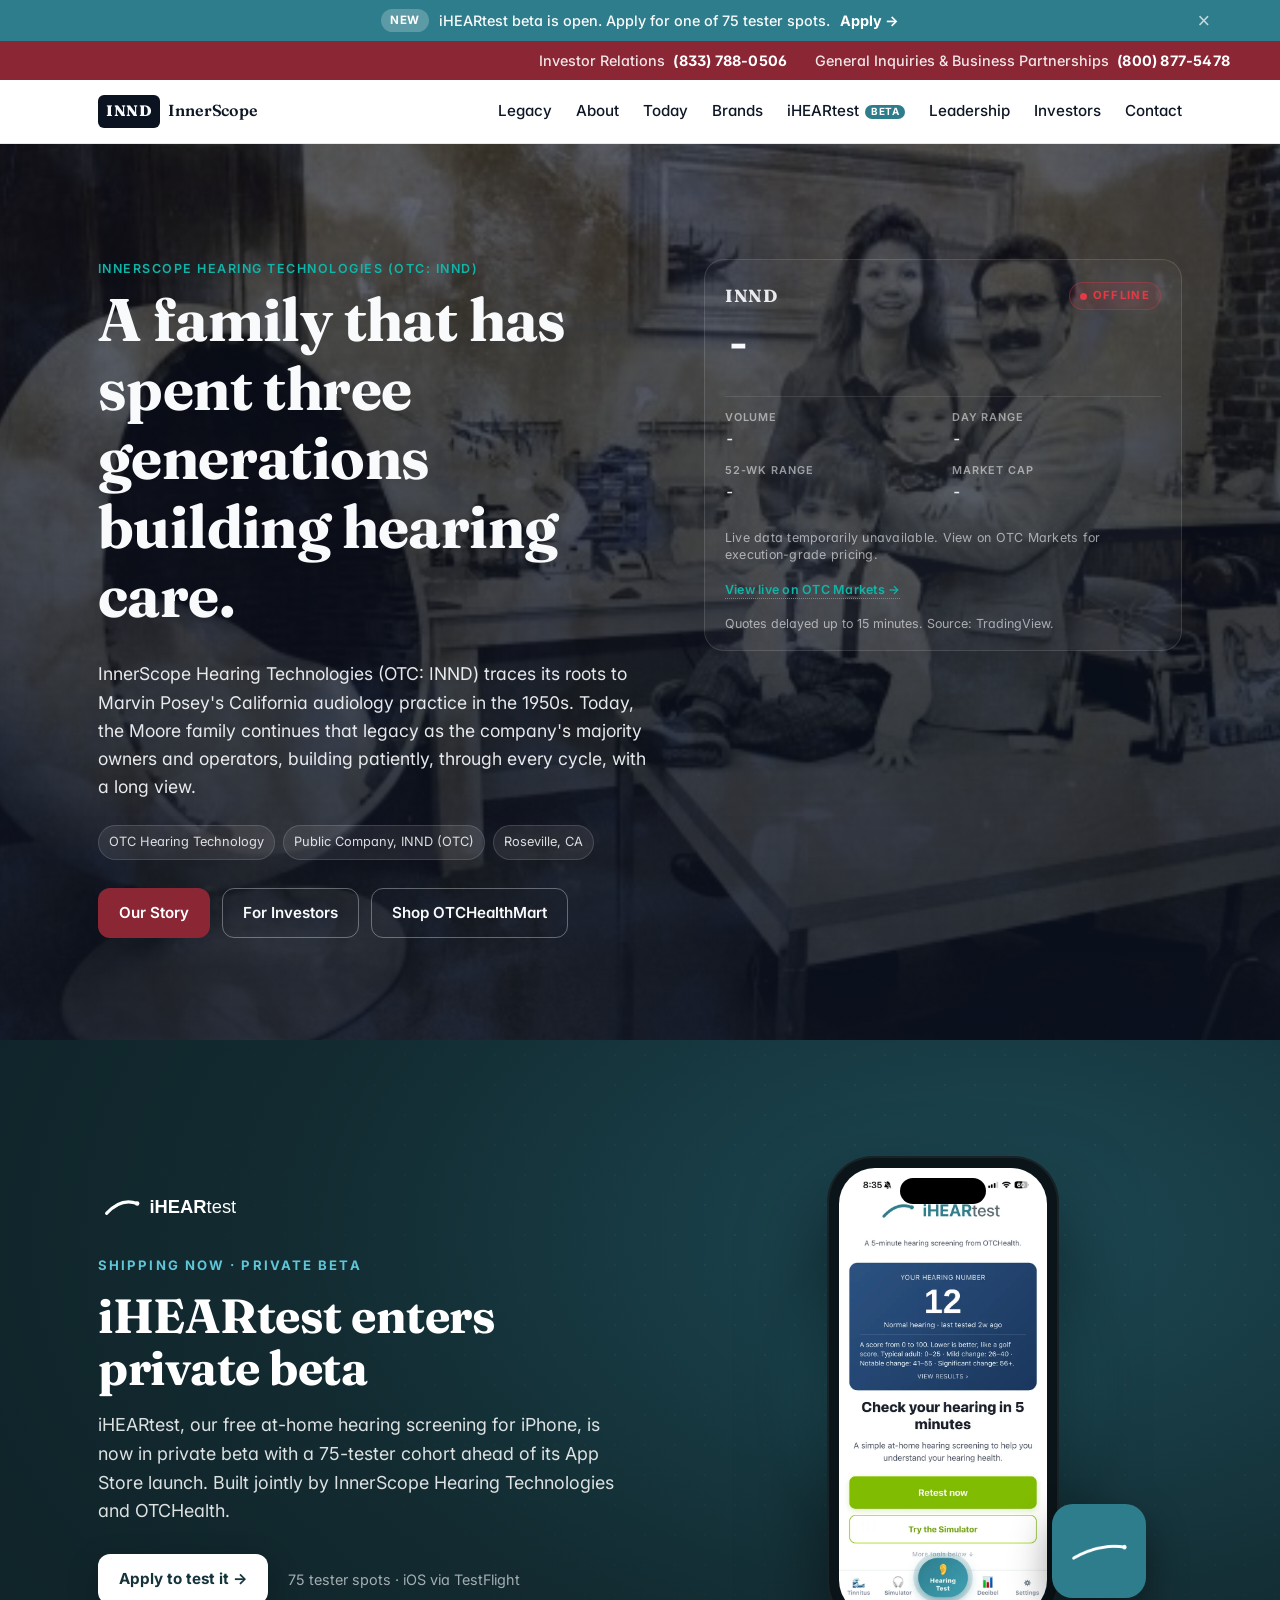
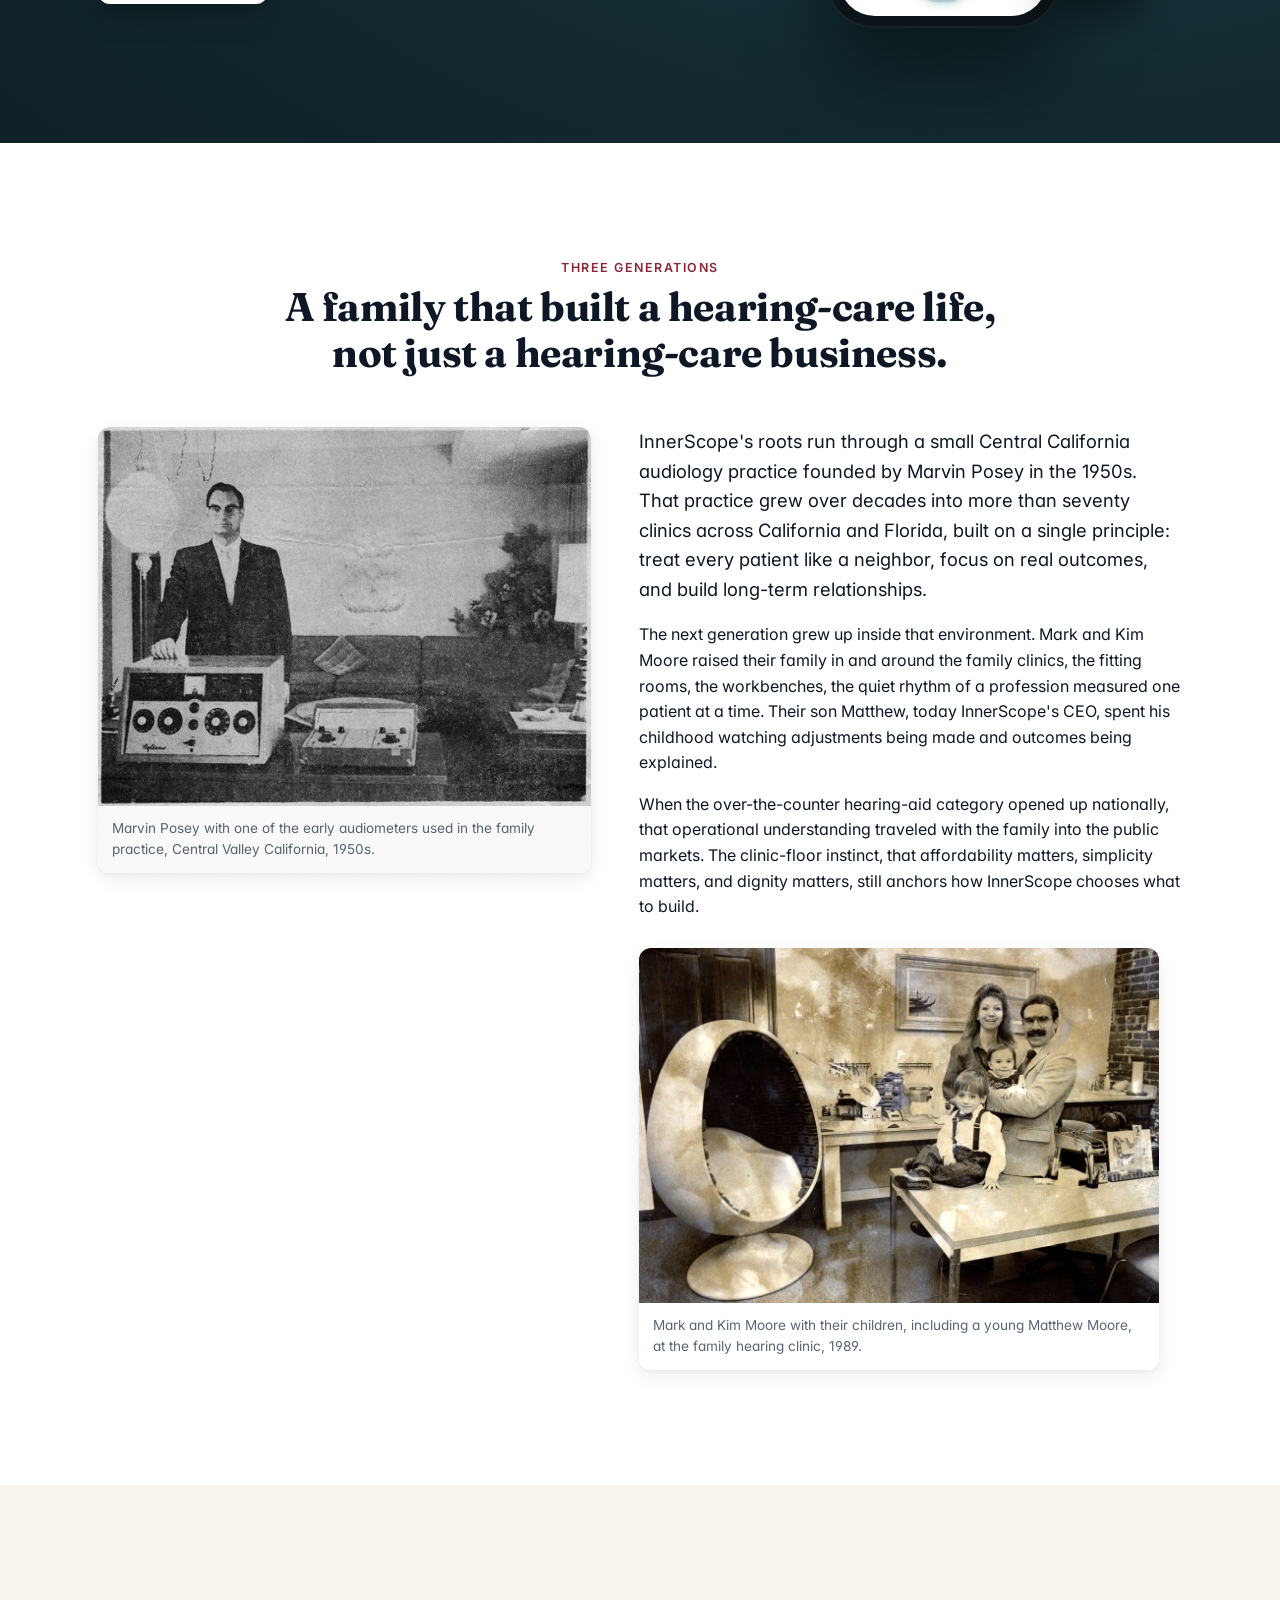
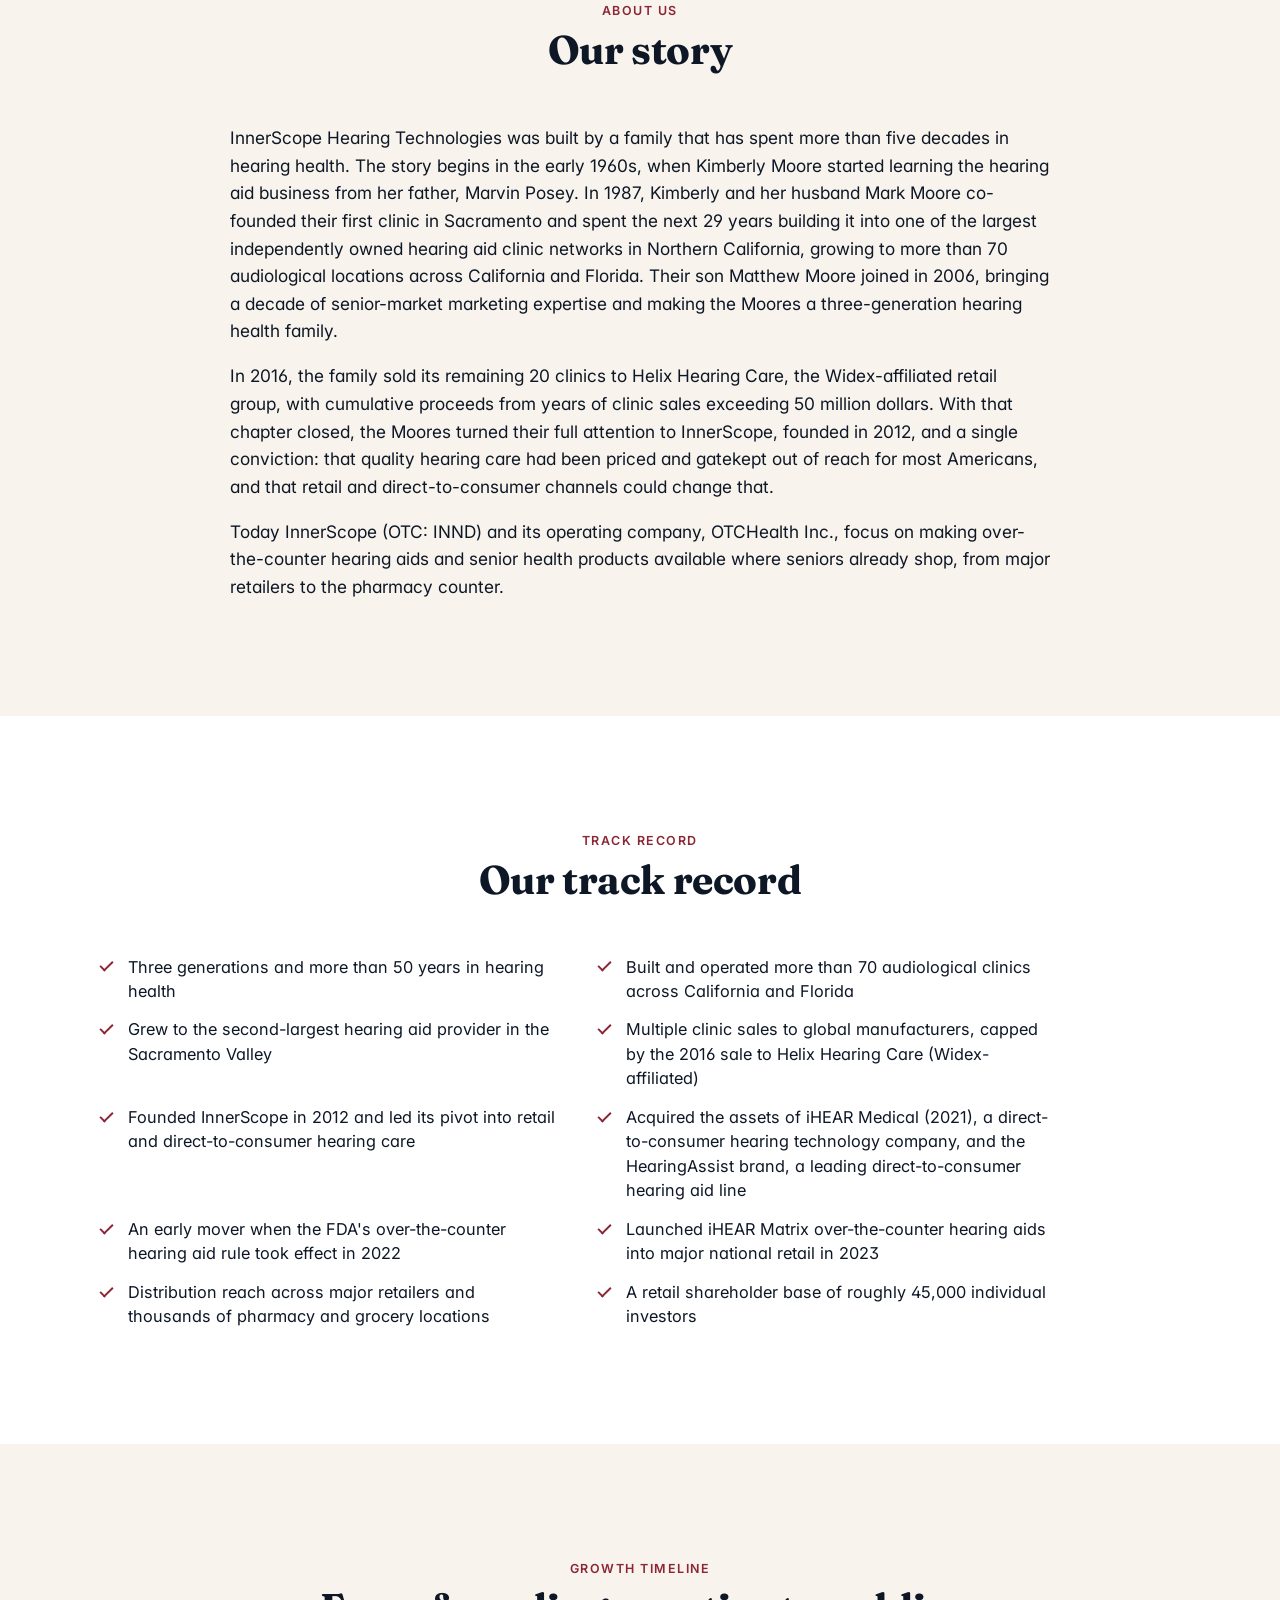
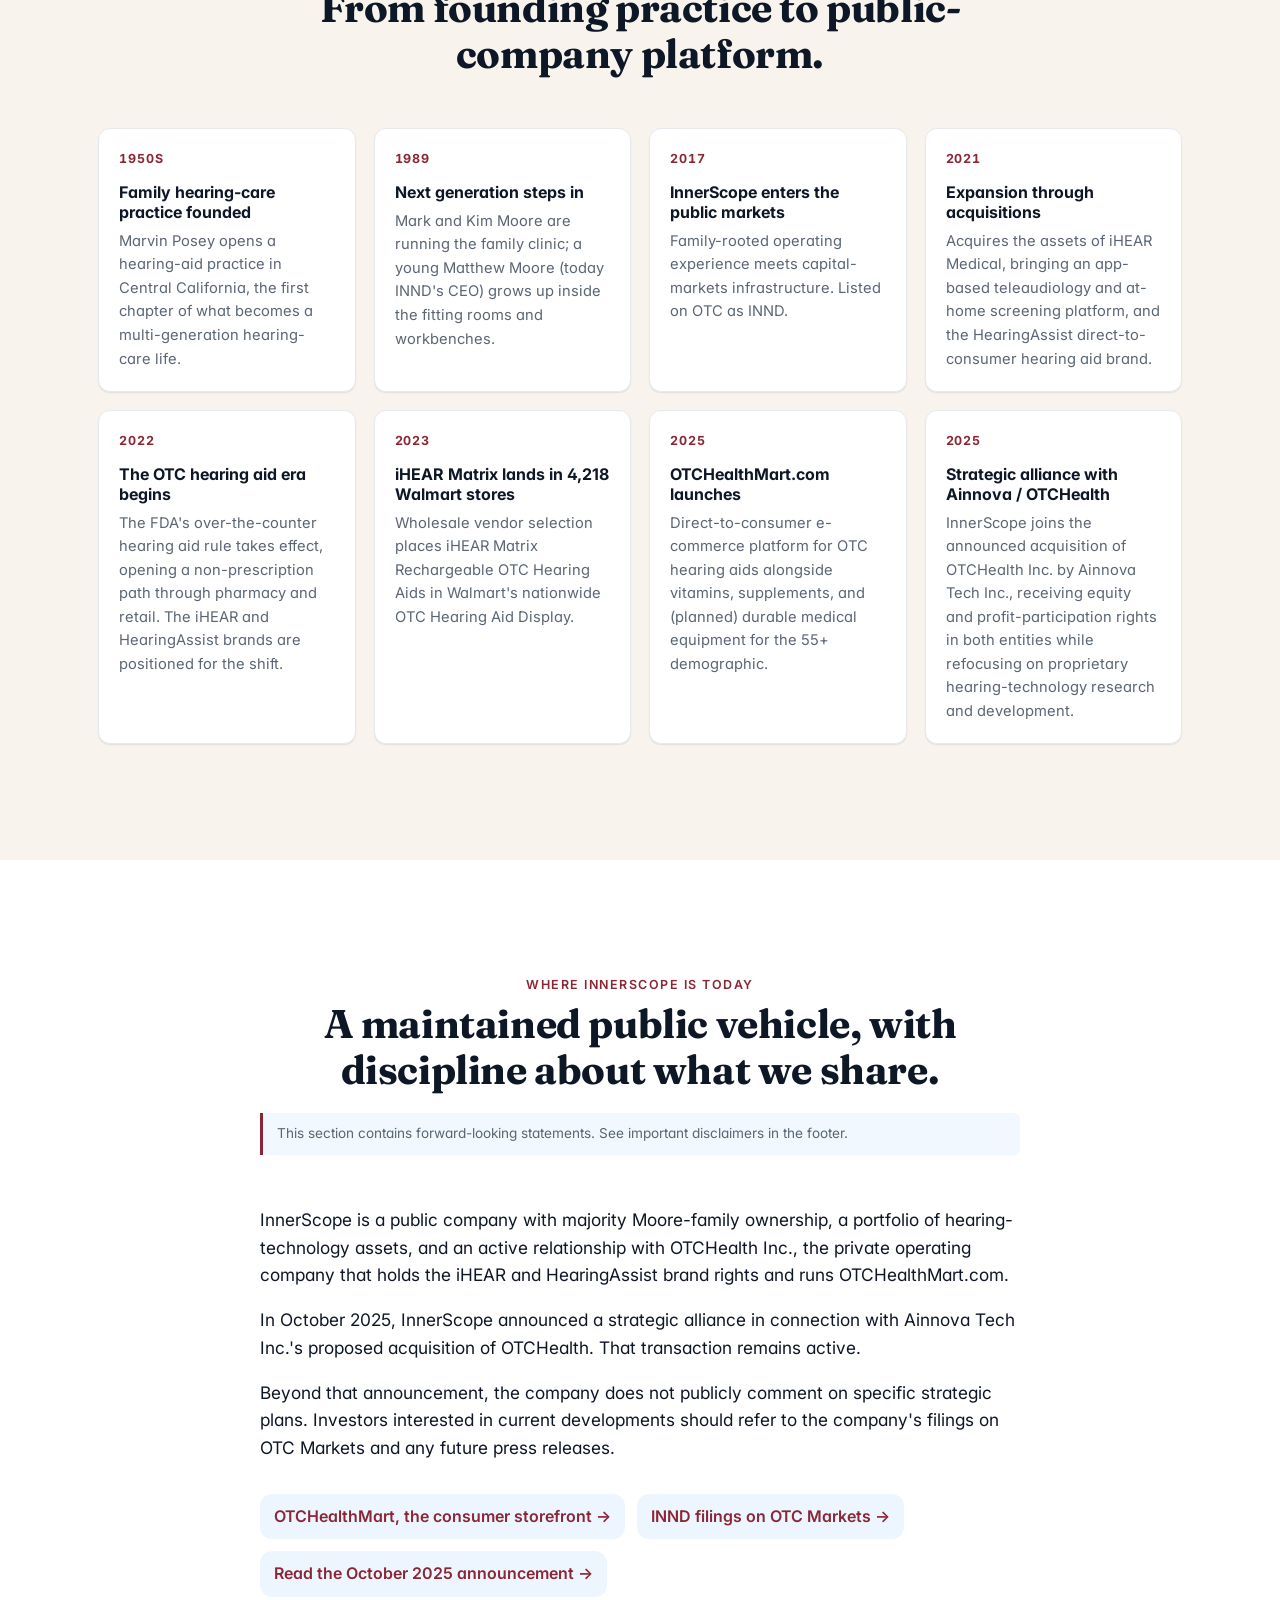
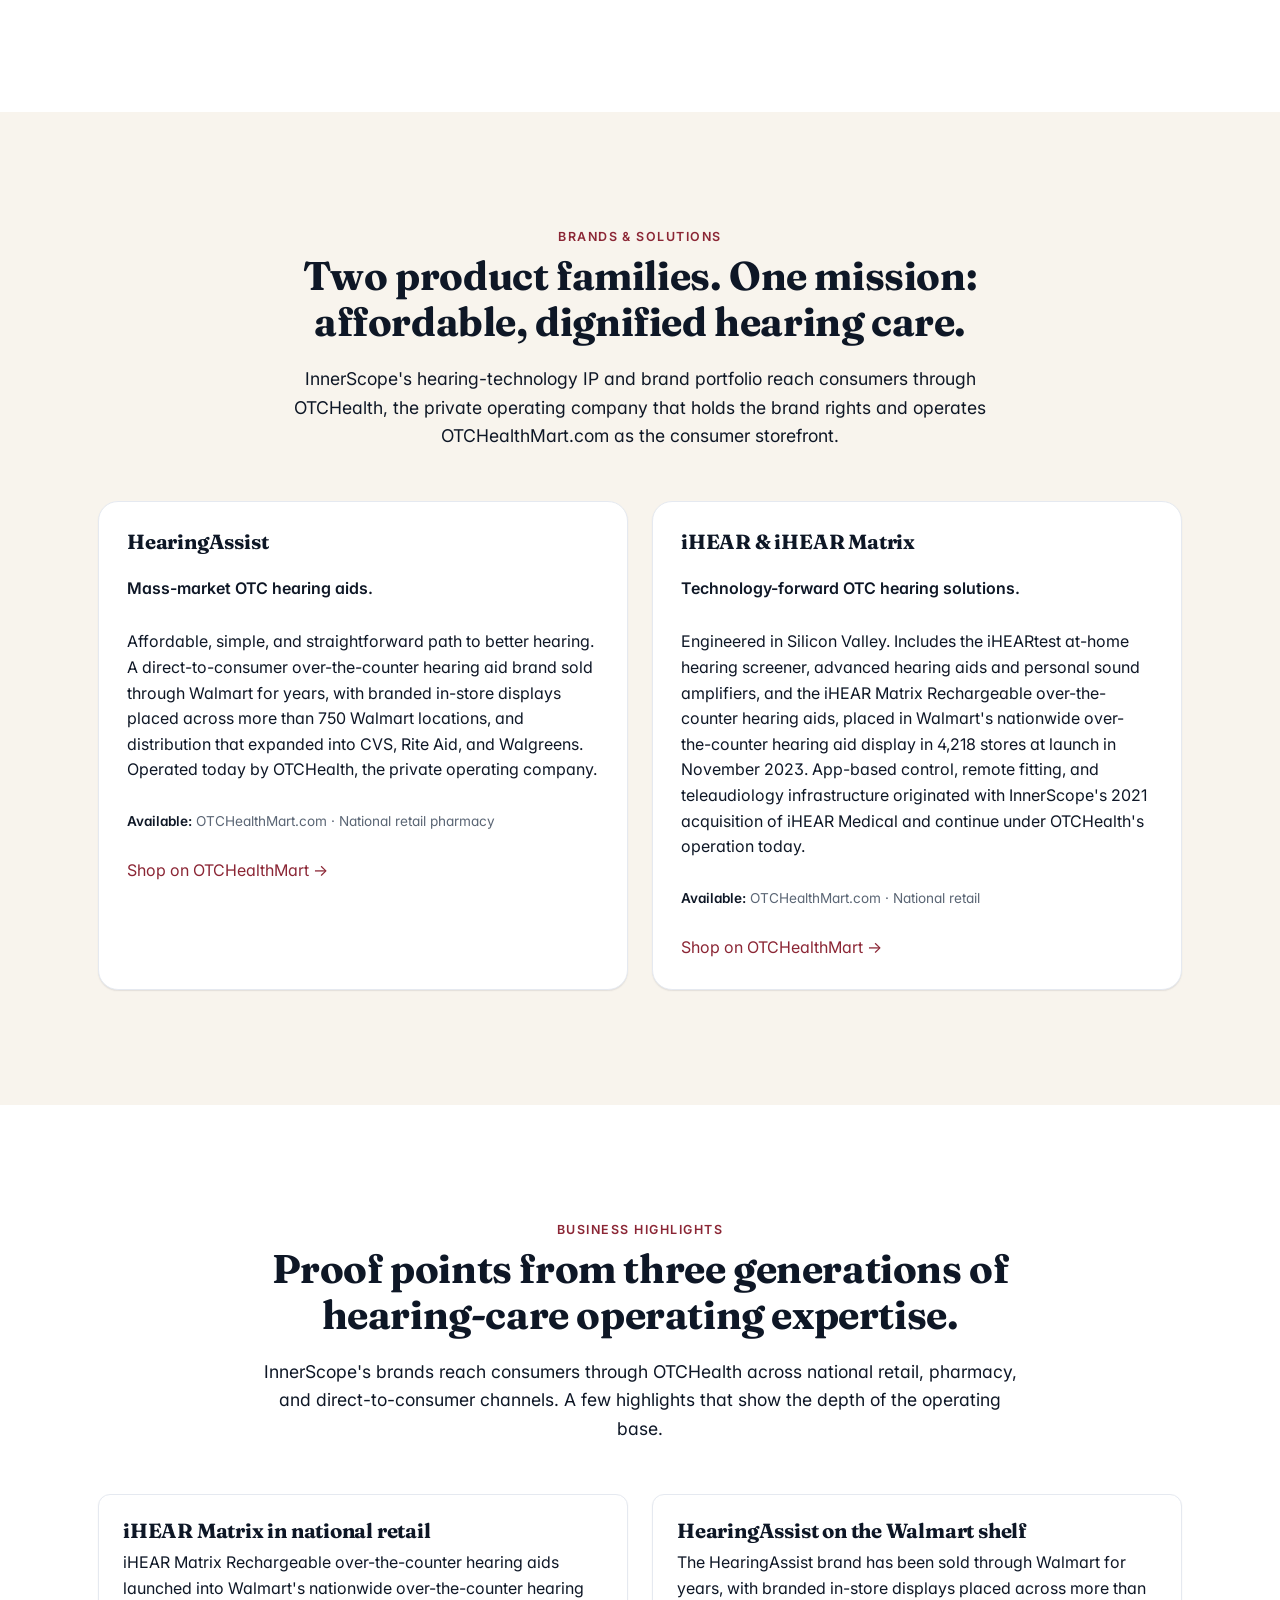
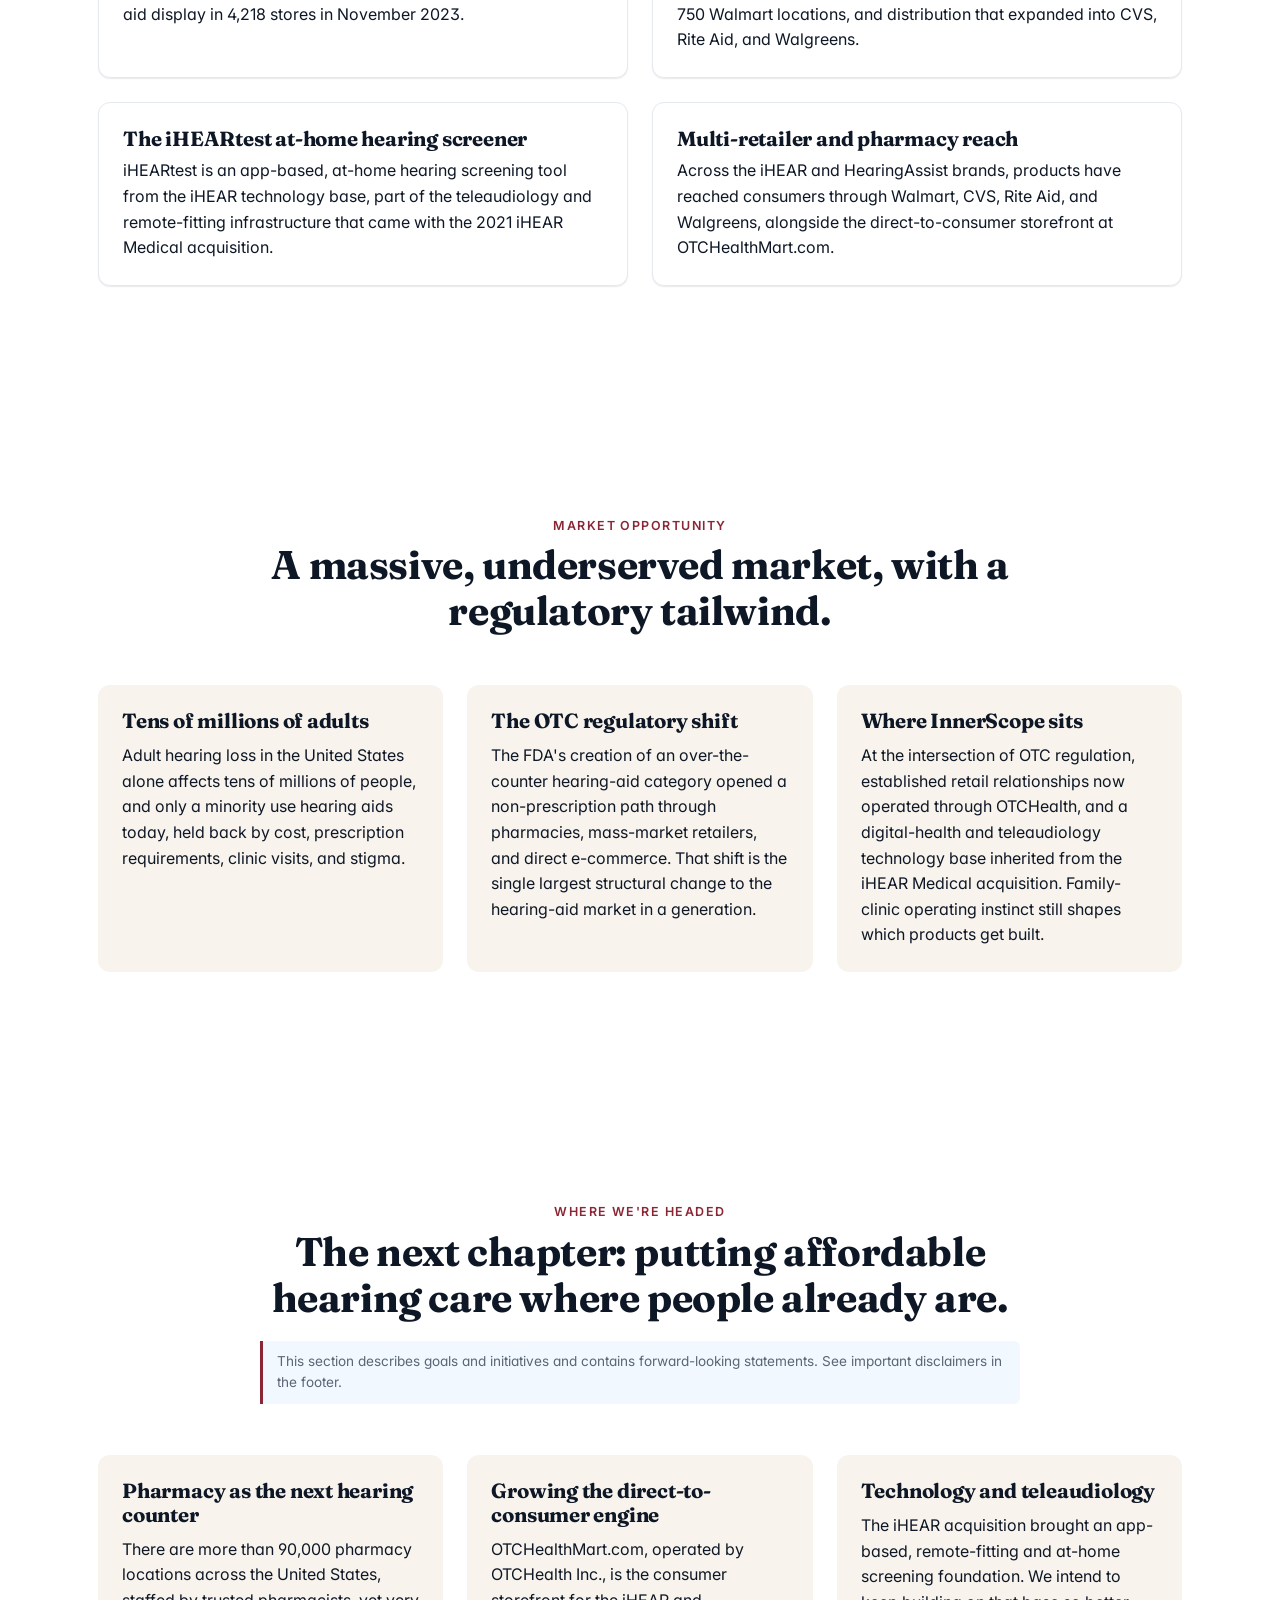
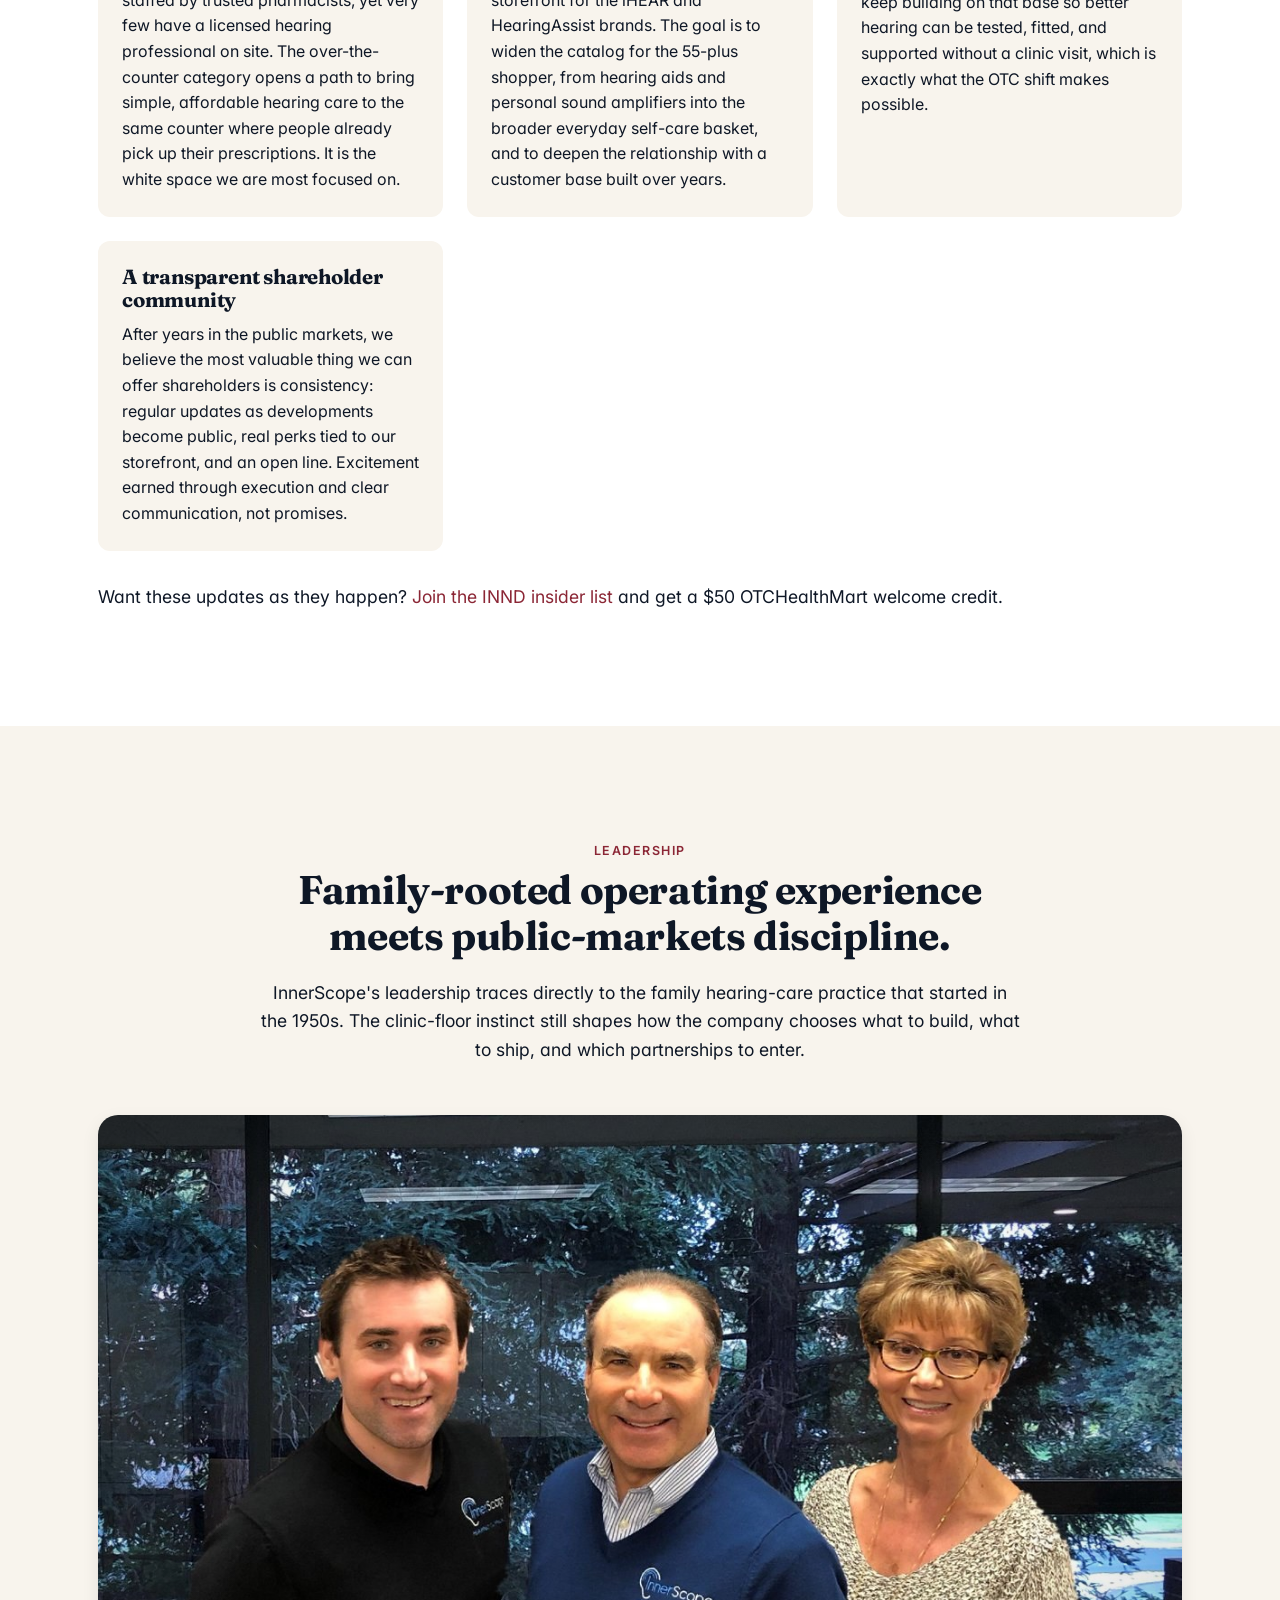
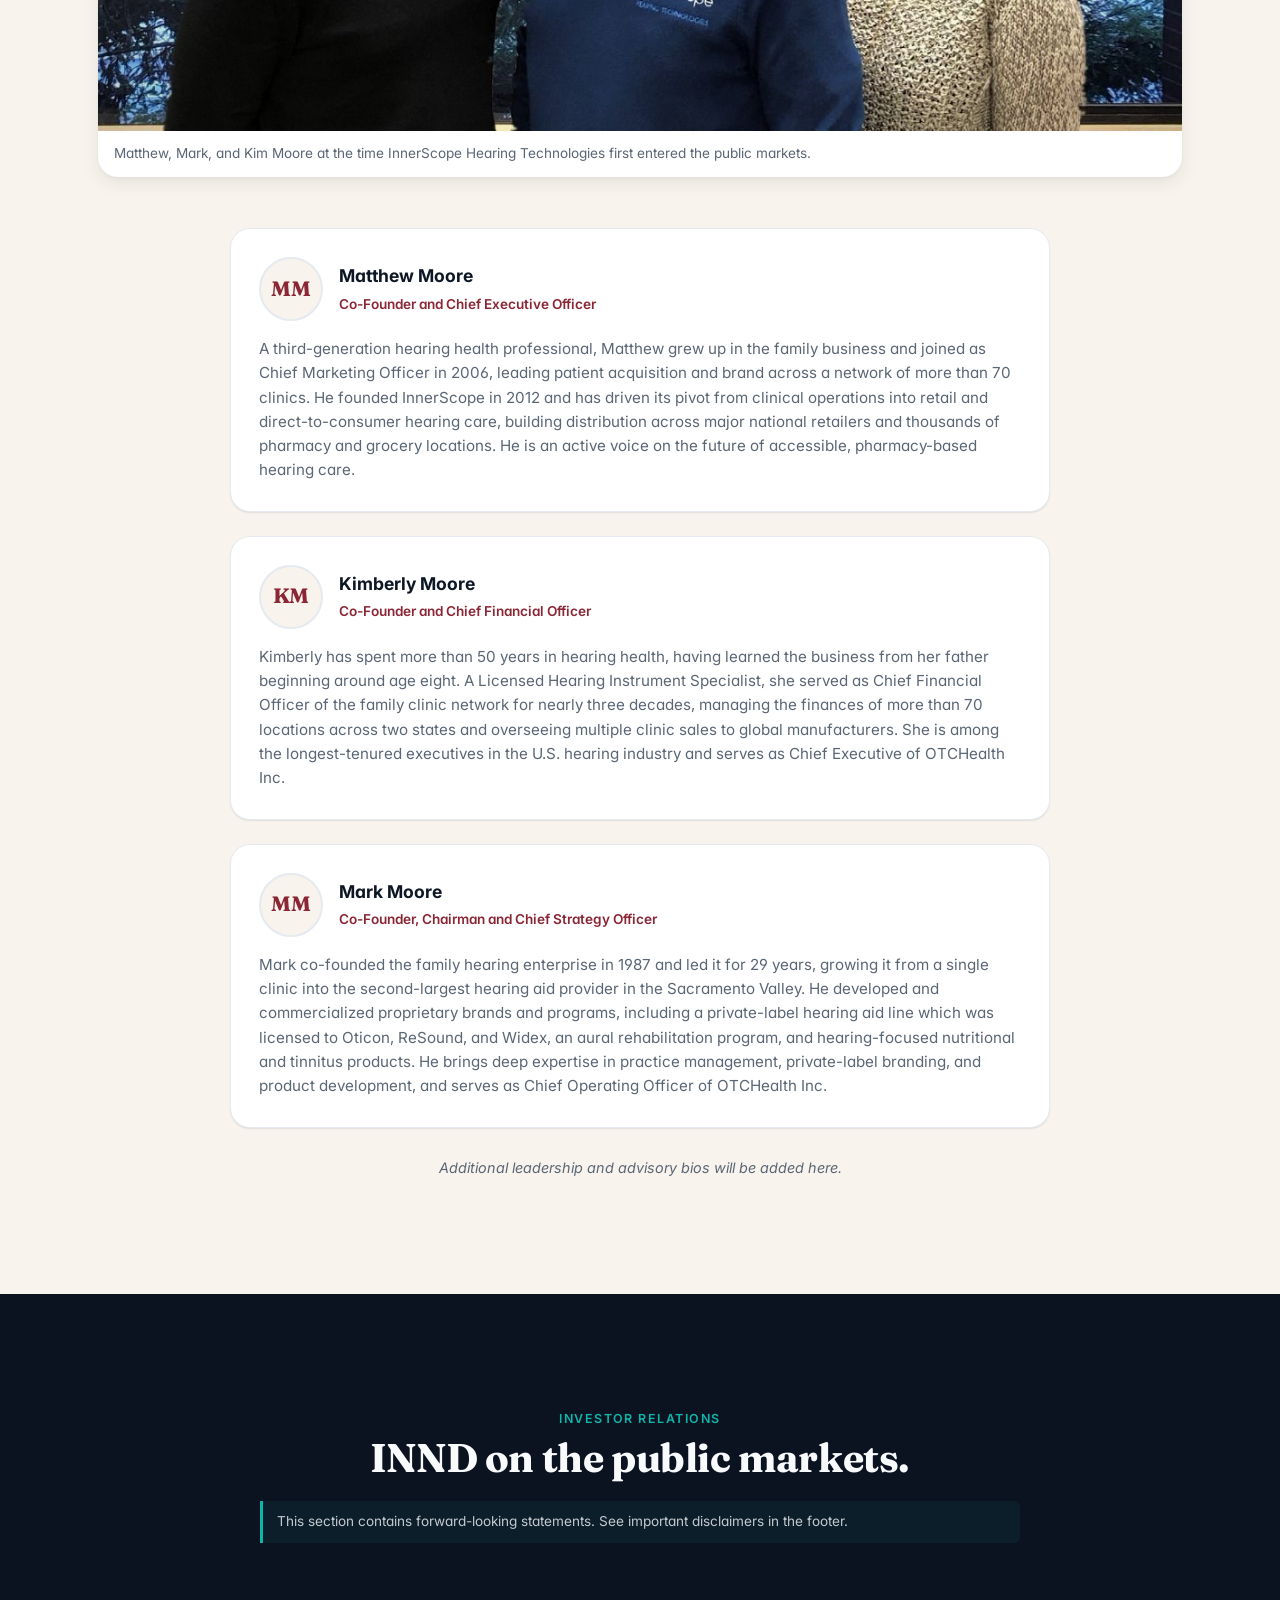
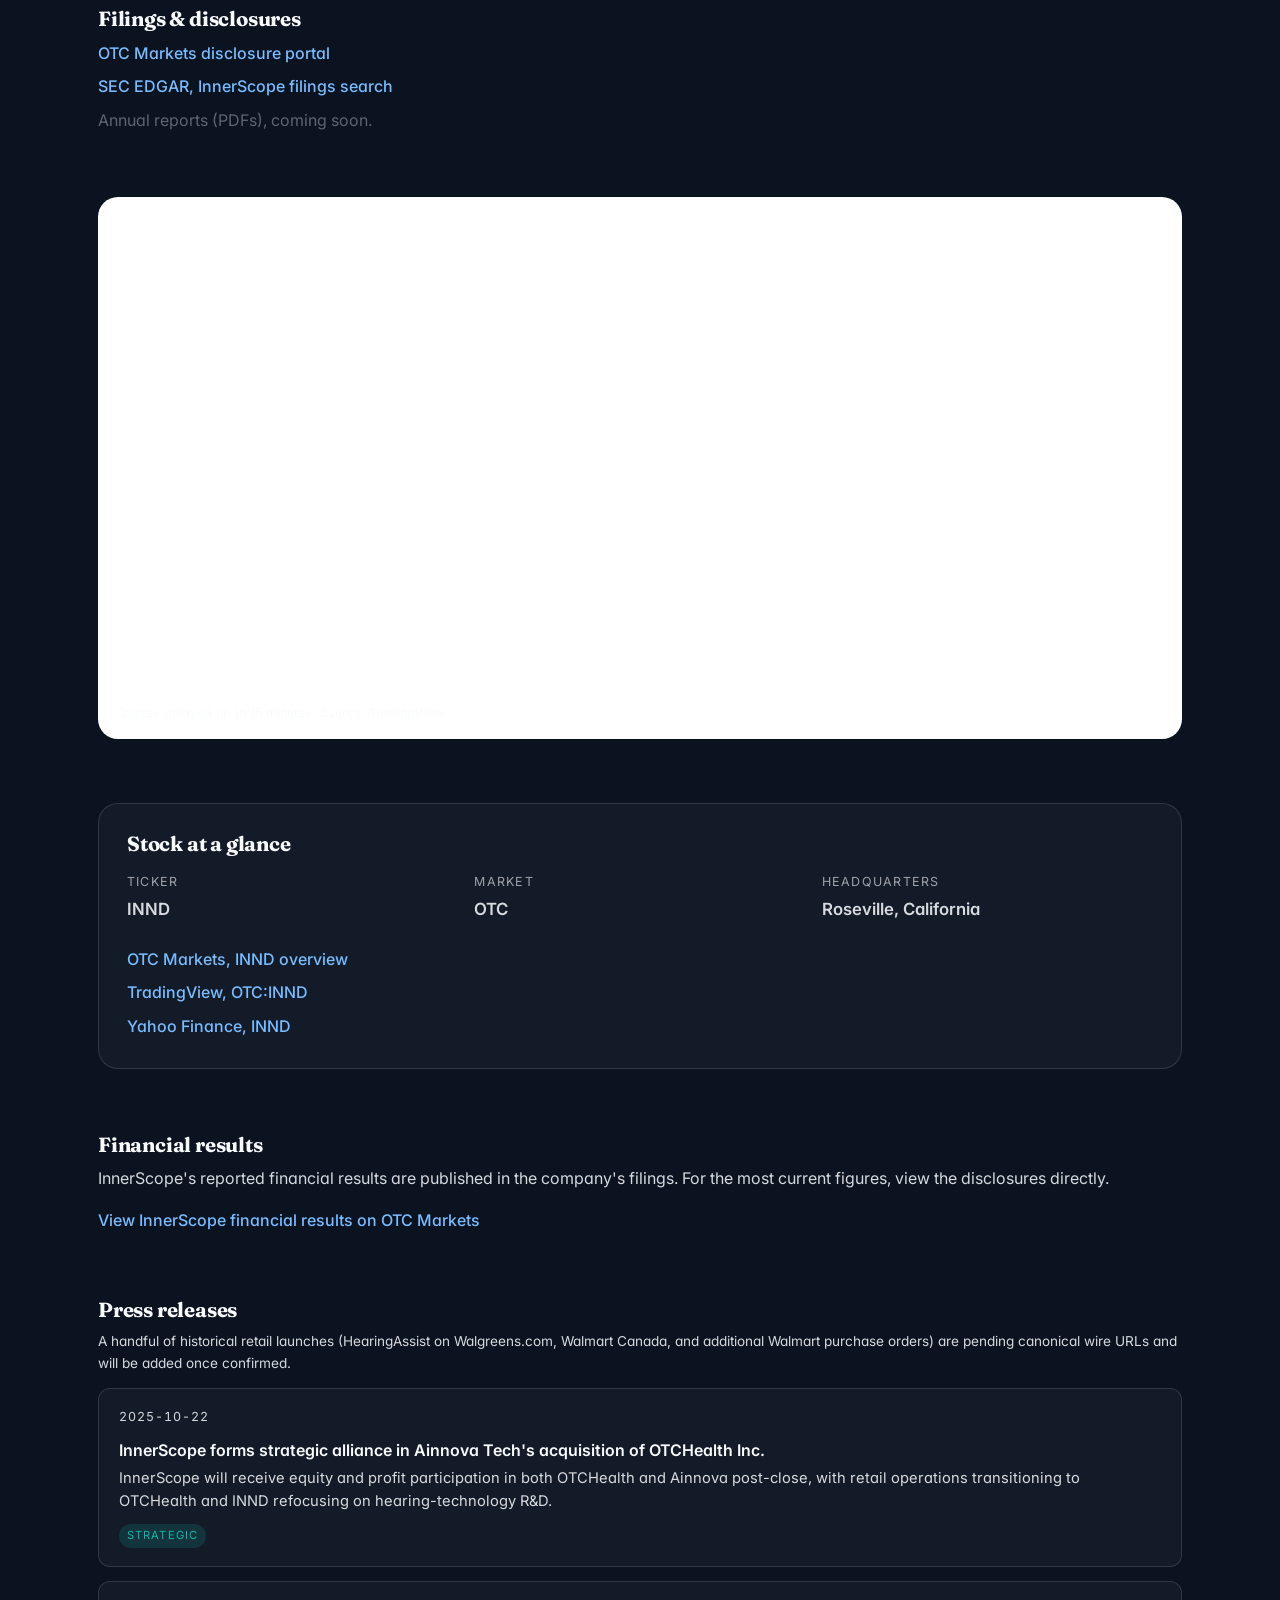
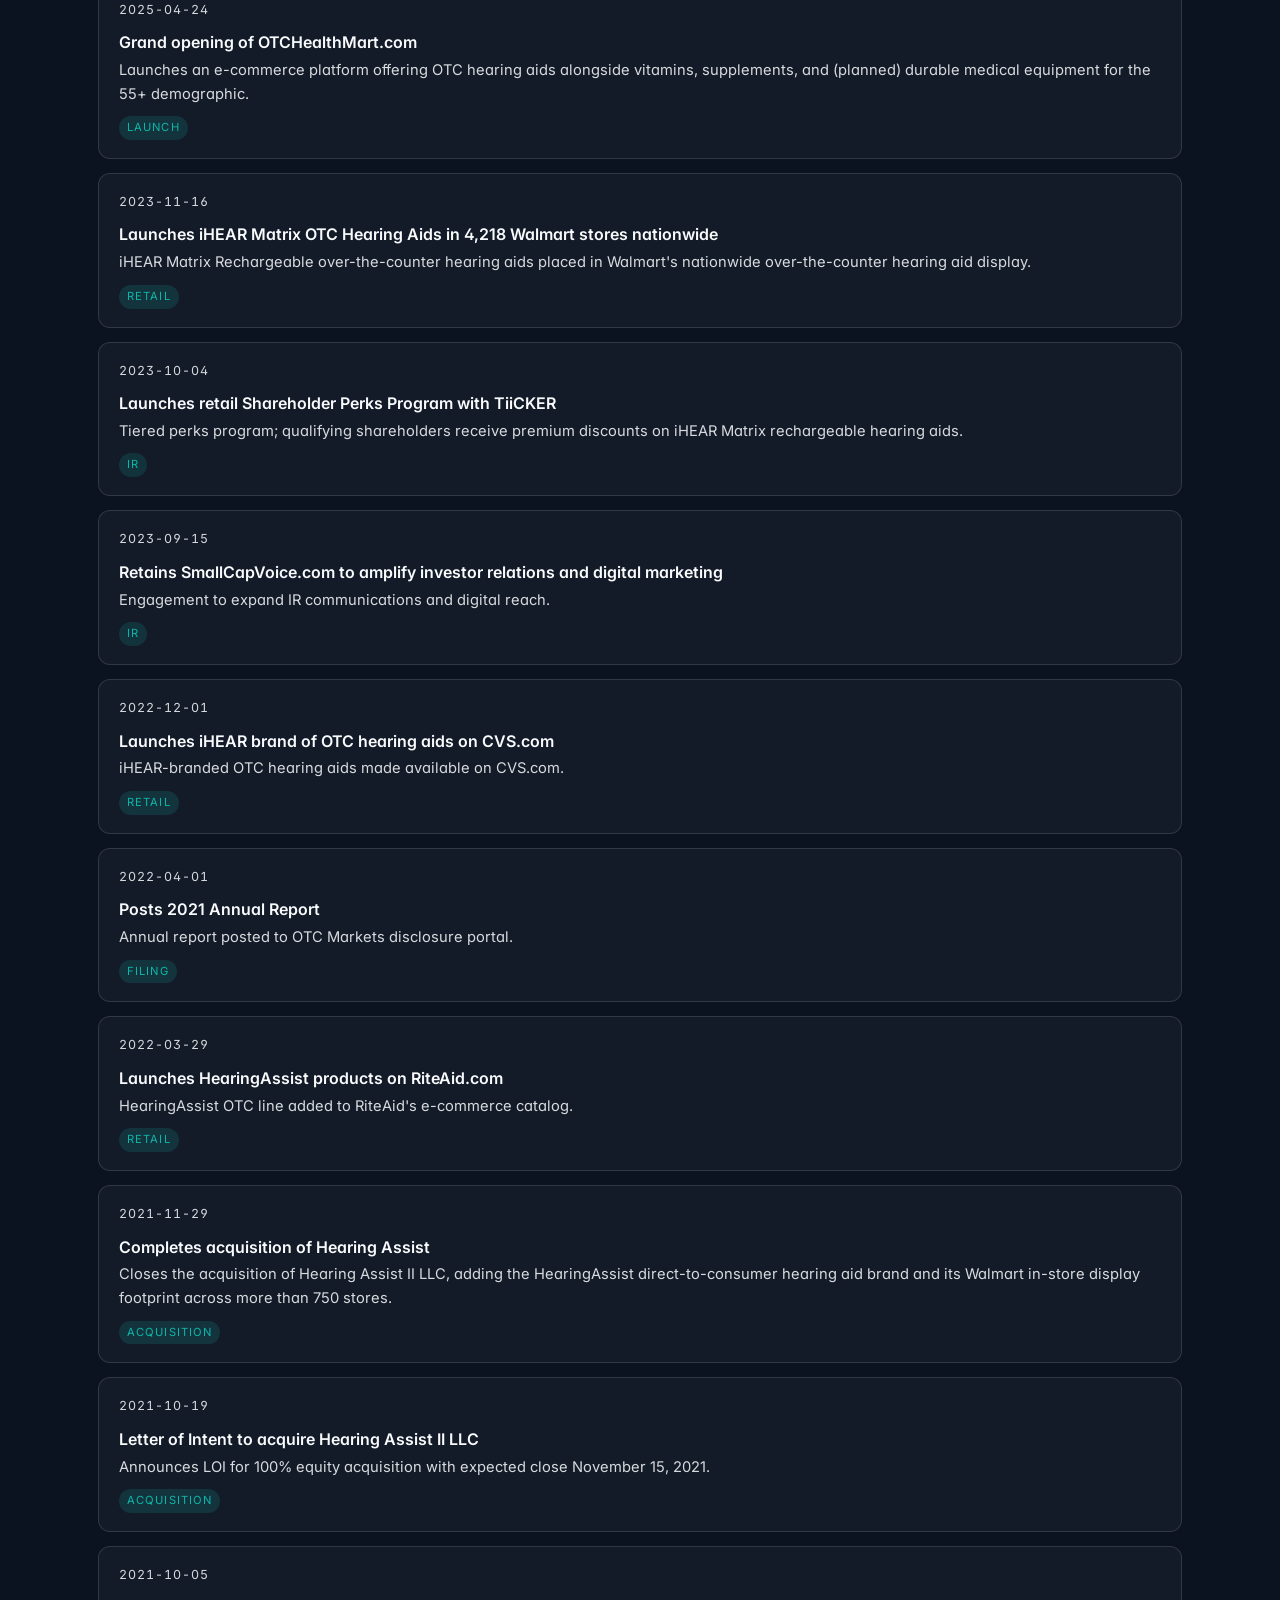
==== commit ade8dd30: "feat(v1.3): full-stack quality uplift — bugs, security, premium design Bugs fixed - quote.js: remove" ====
--- a/index.html
+++ b/index.html
@@ -20,7 +20,9 @@
 <!-- TODO: re-enable once real OG image exists. <meta name="twitter:image" content="https://innd.com/assets/og/innd-og-1200x630.png"> -->
 <meta name="theme-color" content="#0B1220">
 <link rel="icon" type="image/svg+xml" href="/assets/favicon.svg">
-<!-- TODO: create a real OG image (1200x630 PNG; 1989 family clinic + INND wordmark + ticker line) and a real /assets/favicon.svg, then re-enable the og:image and twitter:image meta tags above. -->
+<!-- TODO: create a real OG image (1200x630 PNG; 1989 family clinic + INND wordmark + ticker line) and re-enable the og:image and twitter:image meta tags above. -->
+<!-- Preload the hero LCP image so the browser fetches it in parallel with CSS -->
+<link rel="preload" as="image" href="/assets/photos/02-moore-family-clinic-1989.jpg" fetchpriority="high">
 <link rel="stylesheet" href="/styles.css">
 <script type="application/ld+json">
 {
@@ -89,8 +91,39 @@
       <a href="#ir">Investors</a>
       <a href="#contact">Contact</a>
     </nav>
+    <button class="nav-toggle" id="nav-toggle" type="button"
+            aria-label="Open navigation menu" aria-expanded="false" aria-controls="mobile-nav">
+      <svg width="22" height="22" viewBox="0 0 22 22" fill="none" aria-hidden="true">
+        <rect x="3" y="5.5" width="16" height="2" rx="1" fill="currentColor"/>
+        <rect x="3" y="10" width="16" height="2" rx="1" fill="currentColor"/>
+        <rect x="3" y="14.5" width="16" height="2" rx="1" fill="currentColor"/>
+      </svg>
+    </button>
   </div>
 </header>
+
+<!-- Mobile navigation drawer -->
+<nav id="mobile-nav" class="mobile-nav" aria-label="Mobile navigation">
+  <div class="mobile-nav-panel" role="dialog" aria-modal="true">
+    <div class="mobile-nav-header">
+      <a class="mobile-nav-brand" href="#top" aria-label="InnerScope, home">
+        <span class="mobile-nav-brand-mark">INND</span>InnerScope
+      </a>
+      <button class="mobile-nav-close" id="mobile-nav-close" type="button" aria-label="Close navigation">&#x2715;</button>
+    </div>
+    <ul class="mobile-nav-links">
+      <li><a href="#legacy">Legacy</a></li>
+      <li><a href="#about">About</a></li>
+      <li><a href="#current">Today</a></li>
+      <li><a href="#brands">Brands</a></li>
+      <li><a href="/iheartest/">iHEARtest <span class="nav-beta-tag">beta</span></a></li>
+      <li><a href="#leadership">Leadership</a></li>
+      <li><a href="#ir">Investors</a></li>
+      <li><a href="#shareholder-updates">Updates</a></li>
+      <li><a href="#contact">Contact</a></li>
+    </ul>
+  </div>
+</nav>
 
 <main id="main">
 
--- a/styles.css
+++ b/styles.css
@@ -427,11 +427,185 @@
   padding: 28px;
   box-shadow: var(--shadow-sm);
 }
-.leader-card .leader-name { font-weight: 700; font-size: 1.15rem; }
-.leader-card .leader-title { color: var(--color-accent); font-weight: 600; font-size: 0.9rem; margin-bottom: 12px; }
+/* Premium leader card: avatar + name/title row, then bio below */
+.leader-card-head {
+  display: flex;
+  align-items: center;
+  gap: 16px;
+  margin-bottom: 16px;
+}
+.leader-avatar {
+  flex-shrink: 0;
+  width: 64px; height: 64px;
+  border-radius: 50%;
+  background: var(--color-bg-soft);
+  border: 2px solid var(--color-border);
+  overflow: hidden;
+  display: flex; align-items: center; justify-content: center;
+}
+.leader-avatar img {
+  width: 100%; height: 100%;
+  object-fit: cover;
+}
+.leader-monogram {
+  font-family: var(--font-display);
+  font-weight: 700;
+  font-size: 1.3rem;
+  color: var(--color-accent);
+  line-height: 1;
+  user-select: none;
+  letter-spacing: -0.02em;
+}
+.leader-meta { flex: 1; min-width: 0; }
+.leader-card .leader-name {
+  font-weight: 700; font-size: 1.1rem; margin: 0 0 3px;
+}
+.leader-card .leader-title {
+  color: var(--color-accent); font-weight: 600; font-size: 0.85rem; margin: 0;
+}
+.leader-card .leader-bio { color: var(--color-muted); margin: 0; font-size: 0.95em; }
+
 .leader-note {
   text-align: center; max-width: 600px; margin: 28px auto 0;
   font-size: 0.9em; color: var(--color-muted); font-style: italic;
+}
+
+/* ---------- Mobile navigation ---------- */
+
+.nav-toggle {
+  display: flex;
+  align-items: center;
+  justify-content: center;
+  width: 40px; height: 40px;
+  border: none;
+  background: transparent;
+  cursor: pointer;
+  padding: 0;
+  color: var(--color-text);
+  border-radius: var(--radius-sm);
+  transition: background-color 0.2s ease;
+  flex-shrink: 0;
+}
+.nav-toggle:hover { background: rgba(0, 0, 0, 0.06); }
+.nav-toggle:focus-visible {
+  outline: 2px solid var(--color-accent);
+  outline-offset: 2px;
+}
+@media (min-width: 768px) { .nav-toggle { display: none; } }
+
+/* Mobile nav overlay + slide-in panel */
+.mobile-nav {
+  position: fixed;
+  inset: 0;
+  z-index: 300;
+  display: flex;
+  visibility: hidden;
+  pointer-events: none;
+  background: rgba(11, 18, 32, 0);
+  transition: background-color 0.3s ease, visibility 0s linear 0.3s;
+}
+.mobile-nav.is-open {
+  visibility: visible;
+  pointer-events: auto;
+  background: rgba(11, 18, 32, 0.55);
+  transition: background-color 0.3s ease, visibility 0s linear 0s;
+  backdrop-filter: blur(3px);
+  -webkit-backdrop-filter: blur(3px);
+}
+.mobile-nav-panel {
+  background: var(--color-bg-alt);
+  width: min(300px, 88vw);
+  height: 100%;
+  padding: 20px 24px 32px;
+  display: flex;
+  flex-direction: column;
+  box-shadow: var(--shadow-lg);
+  transform: translateX(-100%);
+  transition: transform 0.32s cubic-bezier(0.22, 1, 0.36, 1);
+  overflow-y: auto;
+}
+.mobile-nav.is-open .mobile-nav-panel {
+  transform: translateX(0);
+}
+.mobile-nav-header {
+  display: flex;
+  align-items: center;
+  justify-content: space-between;
+  margin-bottom: 24px;
+  padding-bottom: 16px;
+  border-bottom: 1px solid var(--color-border);
+}
+.mobile-nav-brand {
+  font-family: var(--font-display);
+  font-weight: 700;
+  font-size: 1.05rem;
+  color: var(--color-text);
+  text-decoration: none;
+}
+.mobile-nav-brand-mark {
+  font-size: 0.85rem;
+  font-weight: 800;
+  letter-spacing: 0.04em;
+  background: var(--color-bg);
+  color: var(--color-text-inverse);
+  padding: 3px 7px;
+  border-radius: var(--radius-sm);
+  margin-right: 6px;
+}
+.mobile-nav-close {
+  background: transparent;
+  border: none;
+  cursor: pointer;
+  padding: 6px;
+  border-radius: var(--radius-sm);
+  color: var(--color-muted);
+  font-size: 1.35rem;
+  line-height: 1;
+  display: flex;
+  align-items: center;
+  justify-content: center;
+}
+.mobile-nav-close:hover { color: var(--color-text); background: rgba(0, 0, 0, 0.06); }
+.mobile-nav-links {
+  display: flex;
+  flex-direction: column;
+  gap: 0;
+  list-style: none;
+  padding: 0; margin: 0;
+  flex: 1;
+}
+.mobile-nav-links li a {
+  display: flex;
+  align-items: center;
+  padding: 14px 0;
+  font-size: 1.05rem;
+  font-weight: 600;
+  color: var(--color-text);
+  text-decoration: none;
+  border-bottom: 1px solid var(--color-border);
+  transition: color 0.18s ease, padding-left 0.18s ease;
+}
+.mobile-nav-links li:last-child a { border-bottom: none; }
+.mobile-nav-links li a:hover {
+  color: var(--color-accent);
+  padding-left: 6px;
+}
+.mobile-nav-links .nav-beta-tag {
+  margin-left: 8px;
+  background: #2E7D8C;
+  color: #fff;
+  font-size: 0.6rem;
+  font-weight: 700;
+  letter-spacing: 0.05em;
+  text-transform: uppercase;
+  padding: 2px 6px;
+  border-radius: 999px;
+}
+
+@media (prefers-reduced-motion: reduce) {
+  .mobile-nav { transition: none; }
+  .mobile-nav-panel { transition: none; }
+  .mobile-nav-links li a { transition: none; }
 }
 
 /* ---------- IR ---------- */
@@ -671,19 +845,21 @@
 .press-list li,
 .market-grid > div {
   transition: transform 0.25s ease, box-shadow 0.25s ease, border-color 0.25s ease;
-  will-change: transform;
+  /* will-change only on hover to avoid burning GPU memory across the full page */
 }
 .brand-card:hover,
 .leader-card:hover,
 .timeline li:hover {
   transform: translateY(-2px);
   box-shadow: var(--shadow-md);
+  will-change: transform;
 }
 .metric-card:hover,
 .press-list li:hover {
   background: rgba(248, 250, 252, 0.07);
   border-color: rgba(248, 250, 252, 0.18);
   transform: translateY(-2px);
+  will-change: transform;
 }
 .market-grid > div:hover {
   background: rgba(139, 38, 53, 0.04);
@@ -749,7 +925,7 @@
   .leader-card:hover,
   .timeline li:hover,
   .metric-card:hover,
-  .press-list li:hover { transform: none; }
+  .press-list li:hover { transform: none; will-change: auto; }
 }
 
 /* ---------- Skeleton loaders (Issue #3) ---------- */
@@ -952,16 +1128,44 @@
   border-bottom-style: solid;
 }
 
-/* ---------- Reveal animation (single subtle one) ---------- */
+/* ---------- Reveal animation ---------- */
 
 [data-reveal] {
-  opacity: 0; transform: translateY(12px);
-  transition: opacity 0.6s ease, transform 0.6s ease;
+  opacity: 0;
+  transform: translateY(12px);
+  /* --reveal-delay lets callers stagger siblings by setting the CSS custom property */
+  transition: opacity 0.6s ease var(--reveal-delay, 0s), transform 0.6s ease var(--reveal-delay, 0s);
 }
 [data-reveal].is-visible { opacity: 1; transform: none; }
+
 @media (prefers-reduced-motion: reduce) {
   html { scroll-behavior: auto; }
   [data-reveal] { opacity: 1; transform: none; transition: none; }
+}
+
+/* ---------- Staggered grid card reveal ----------
+   When a grid container gains .is-visible via IntersectionObserver, each child
+   card animates in sequentially (80ms apart). Works with the existing data-reveal
+   on grid containers — the compound parent-fade + child-stagger creates a layered
+   entry that reads as premium without being distracting.
+   ---------- */
+@media (prefers-reduced-motion: no-preference) {
+  :is(.brand-grid, .leader-grid, .highlight-grid, .timeline, .track-record-list, .market-grid).is-visible > * {
+    animation: gridCardIn 0.55s cubic-bezier(0.22, 1, 0.36, 1) both;
+  }
+
+  :is(.brand-grid, .leader-grid, .highlight-grid, .timeline, .track-record-list, .market-grid).is-visible > *:nth-child(2)  { animation-delay:  80ms; }
+  :is(.brand-grid, .leader-grid, .highlight-grid, .timeline, .track-record-list, .market-grid).is-visible > *:nth-child(3)  { animation-delay: 160ms; }
+  :is(.brand-grid, .leader-grid, .highlight-grid, .timeline, .track-record-list, .market-grid).is-visible > *:nth-child(4)  { animation-delay: 240ms; }
+  :is(.brand-grid, .leader-grid, .highlight-grid, .timeline, .track-record-list, .market-grid).is-visible > *:nth-child(5)  { animation-delay: 320ms; }
+  :is(.brand-grid, .leader-grid, .highlight-grid, .timeline, .track-record-list, .market-grid).is-visible > *:nth-child(6)  { animation-delay: 400ms; }
+  :is(.brand-grid, .leader-grid, .highlight-grid, .timeline, .track-record-list, .market-grid).is-visible > *:nth-child(7)  { animation-delay: 480ms; }
+  :is(.brand-grid, .leader-grid, .highlight-grid, .timeline, .track-record-list, .market-grid).is-visible > *:nth-child(n+8) { animation-delay: 560ms; }
+
+  @keyframes gridCardIn {
+    from { opacity: 0; transform: translateY(18px); }
+    to   { opacity: 1; transform: none; }
+  }
 }
 
 /* ===== About Us prose + Track Record list (added 2026-05-21) ===== */
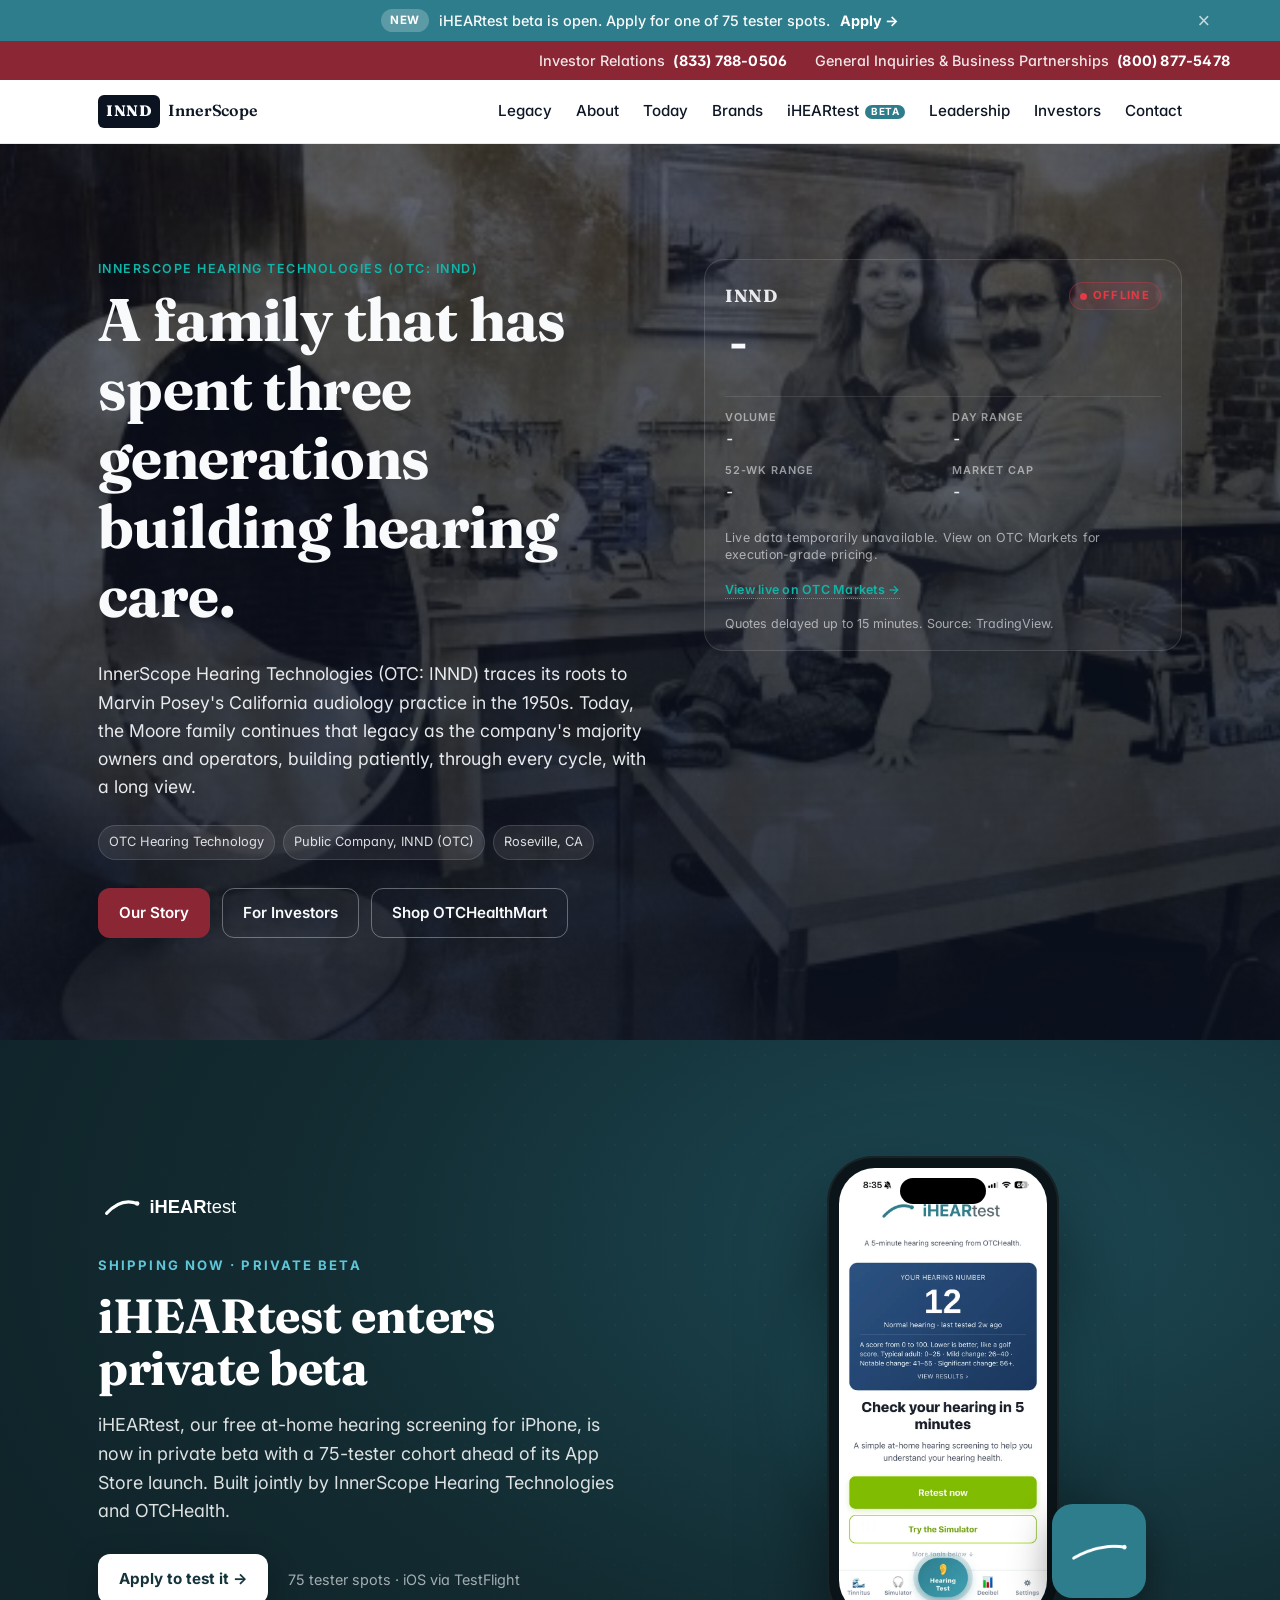
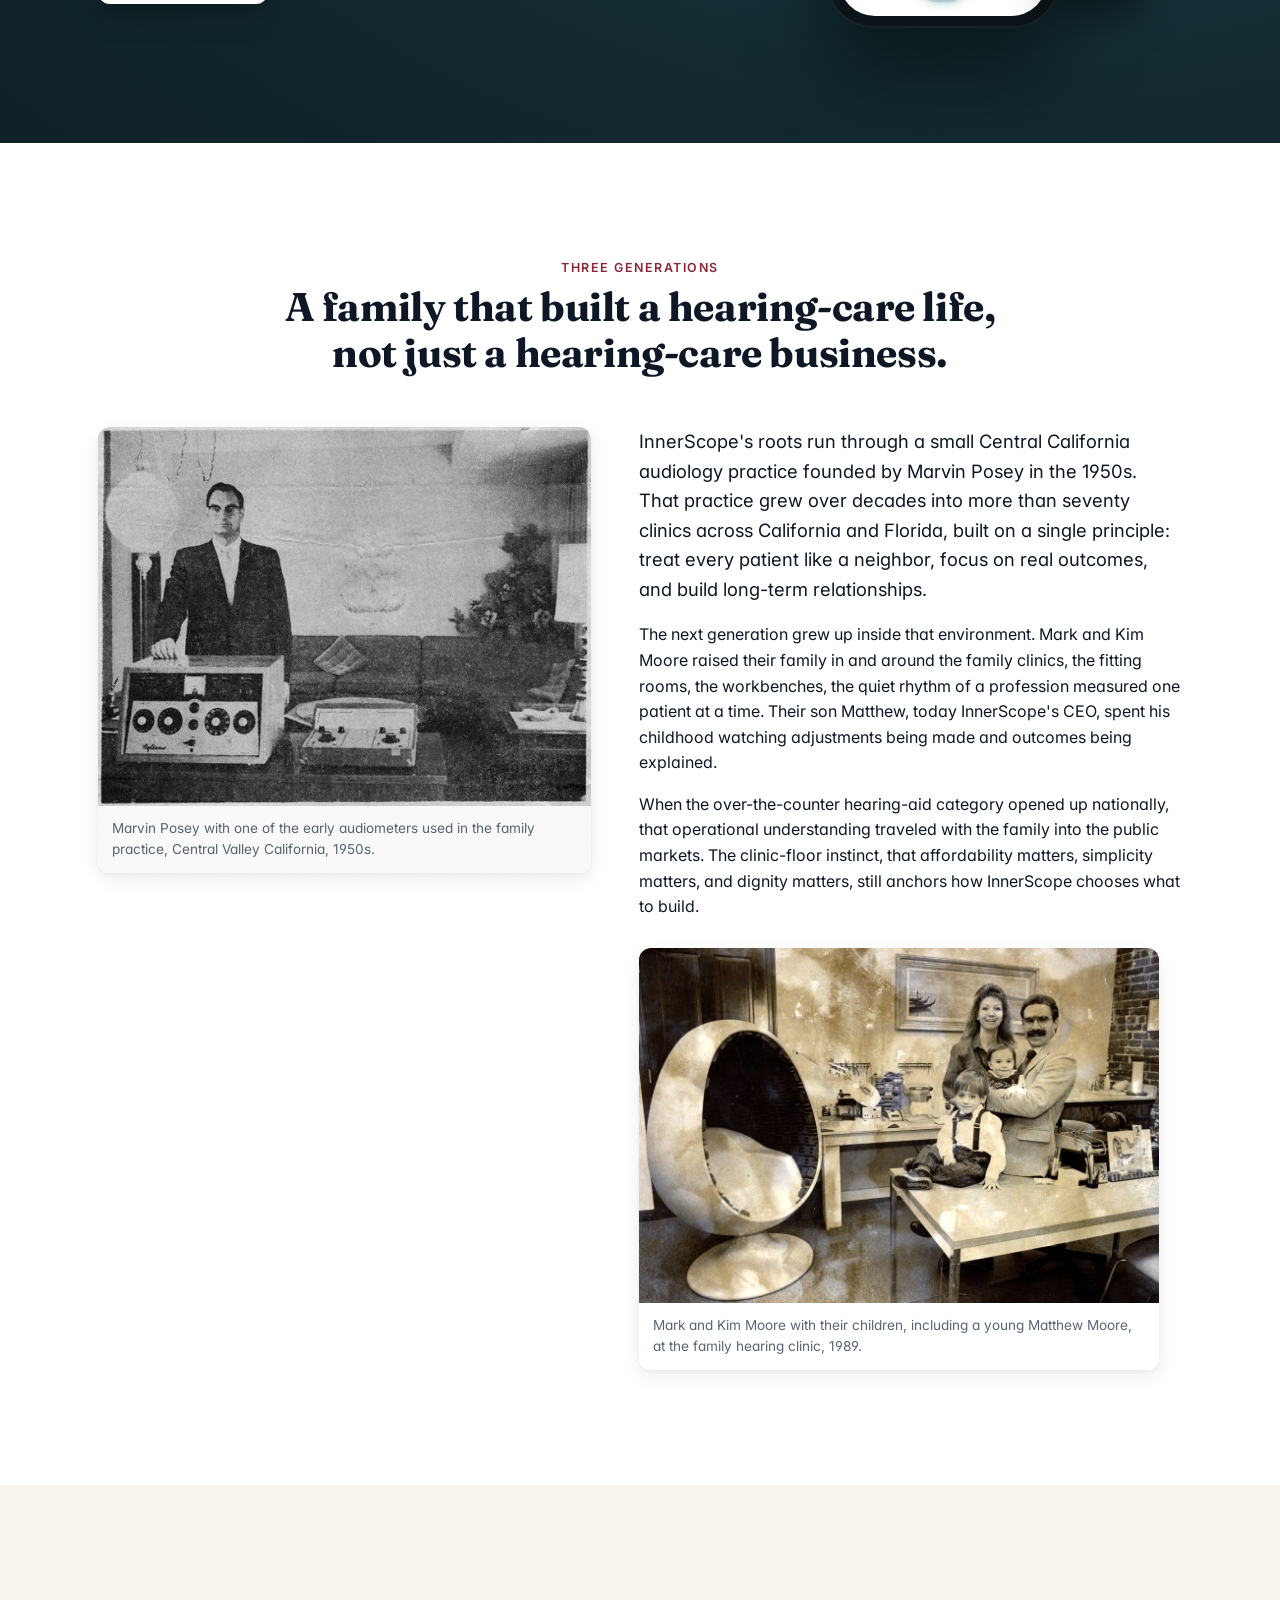
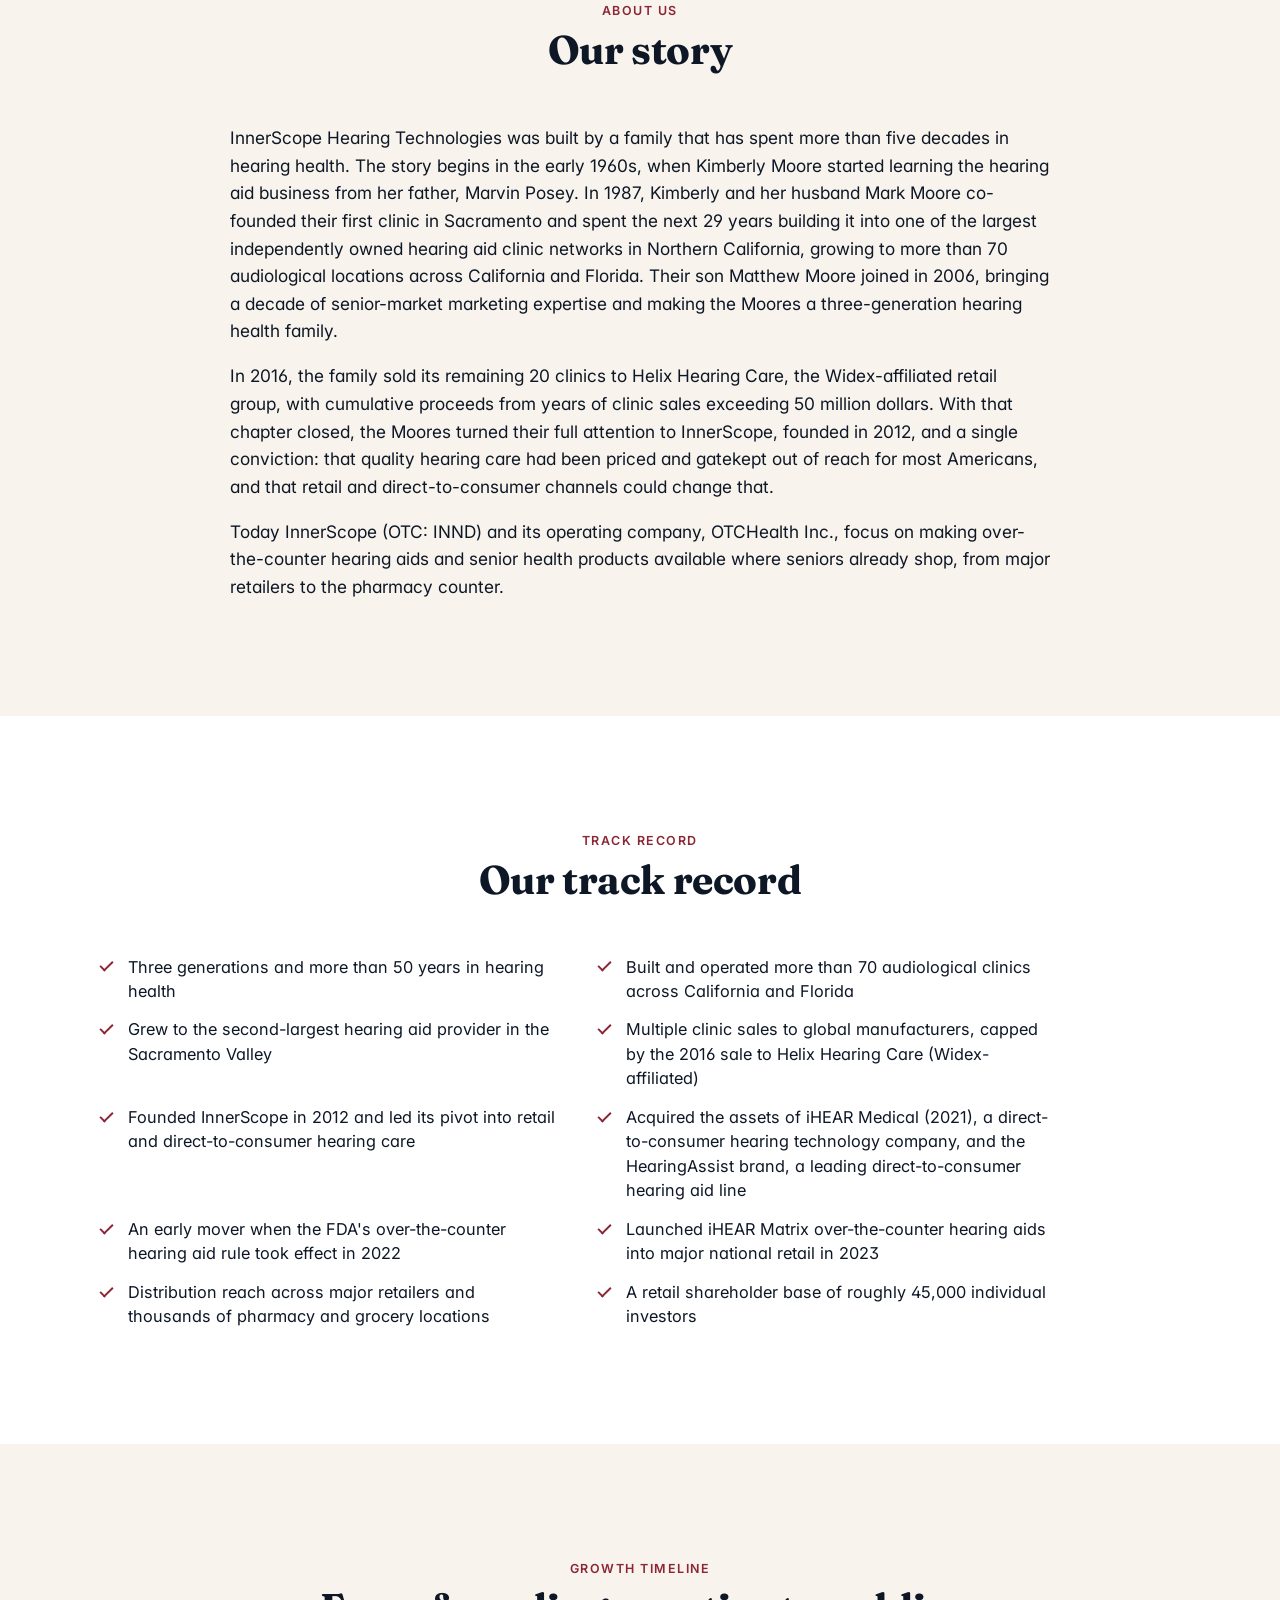
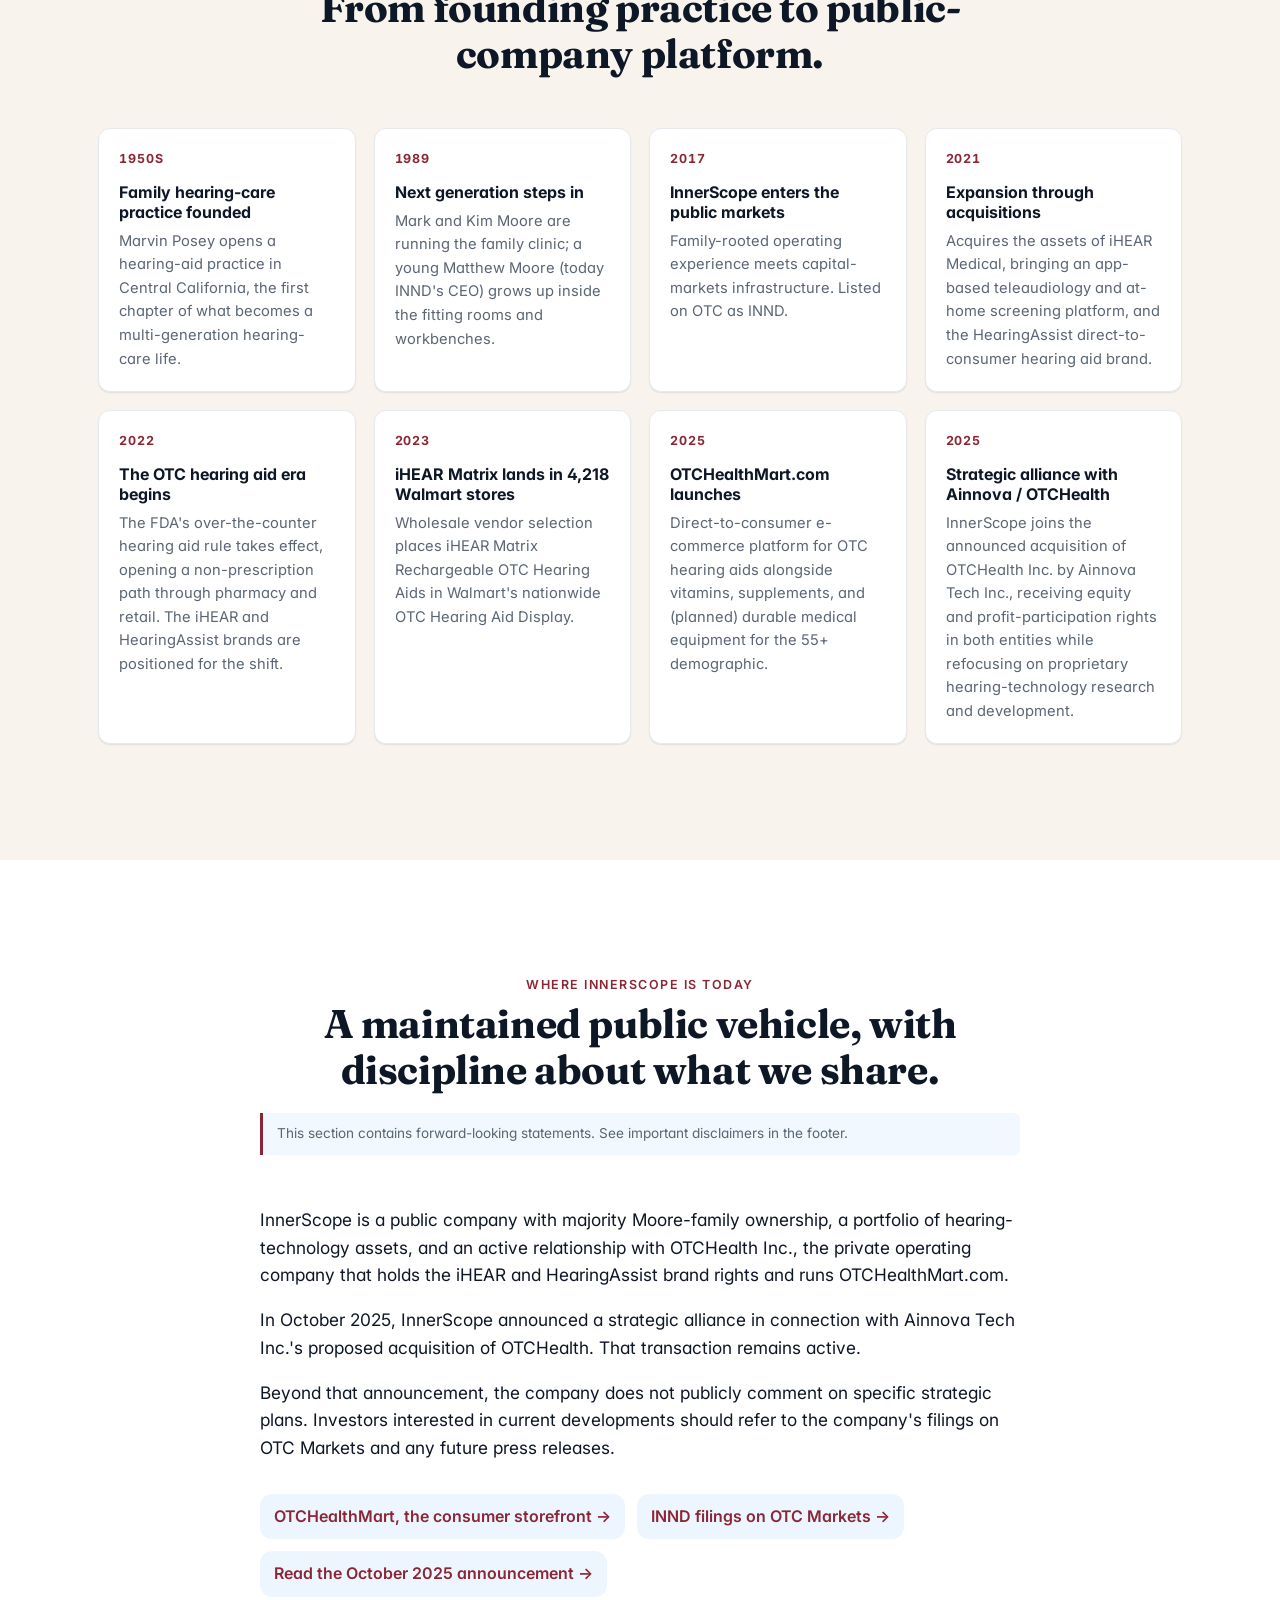
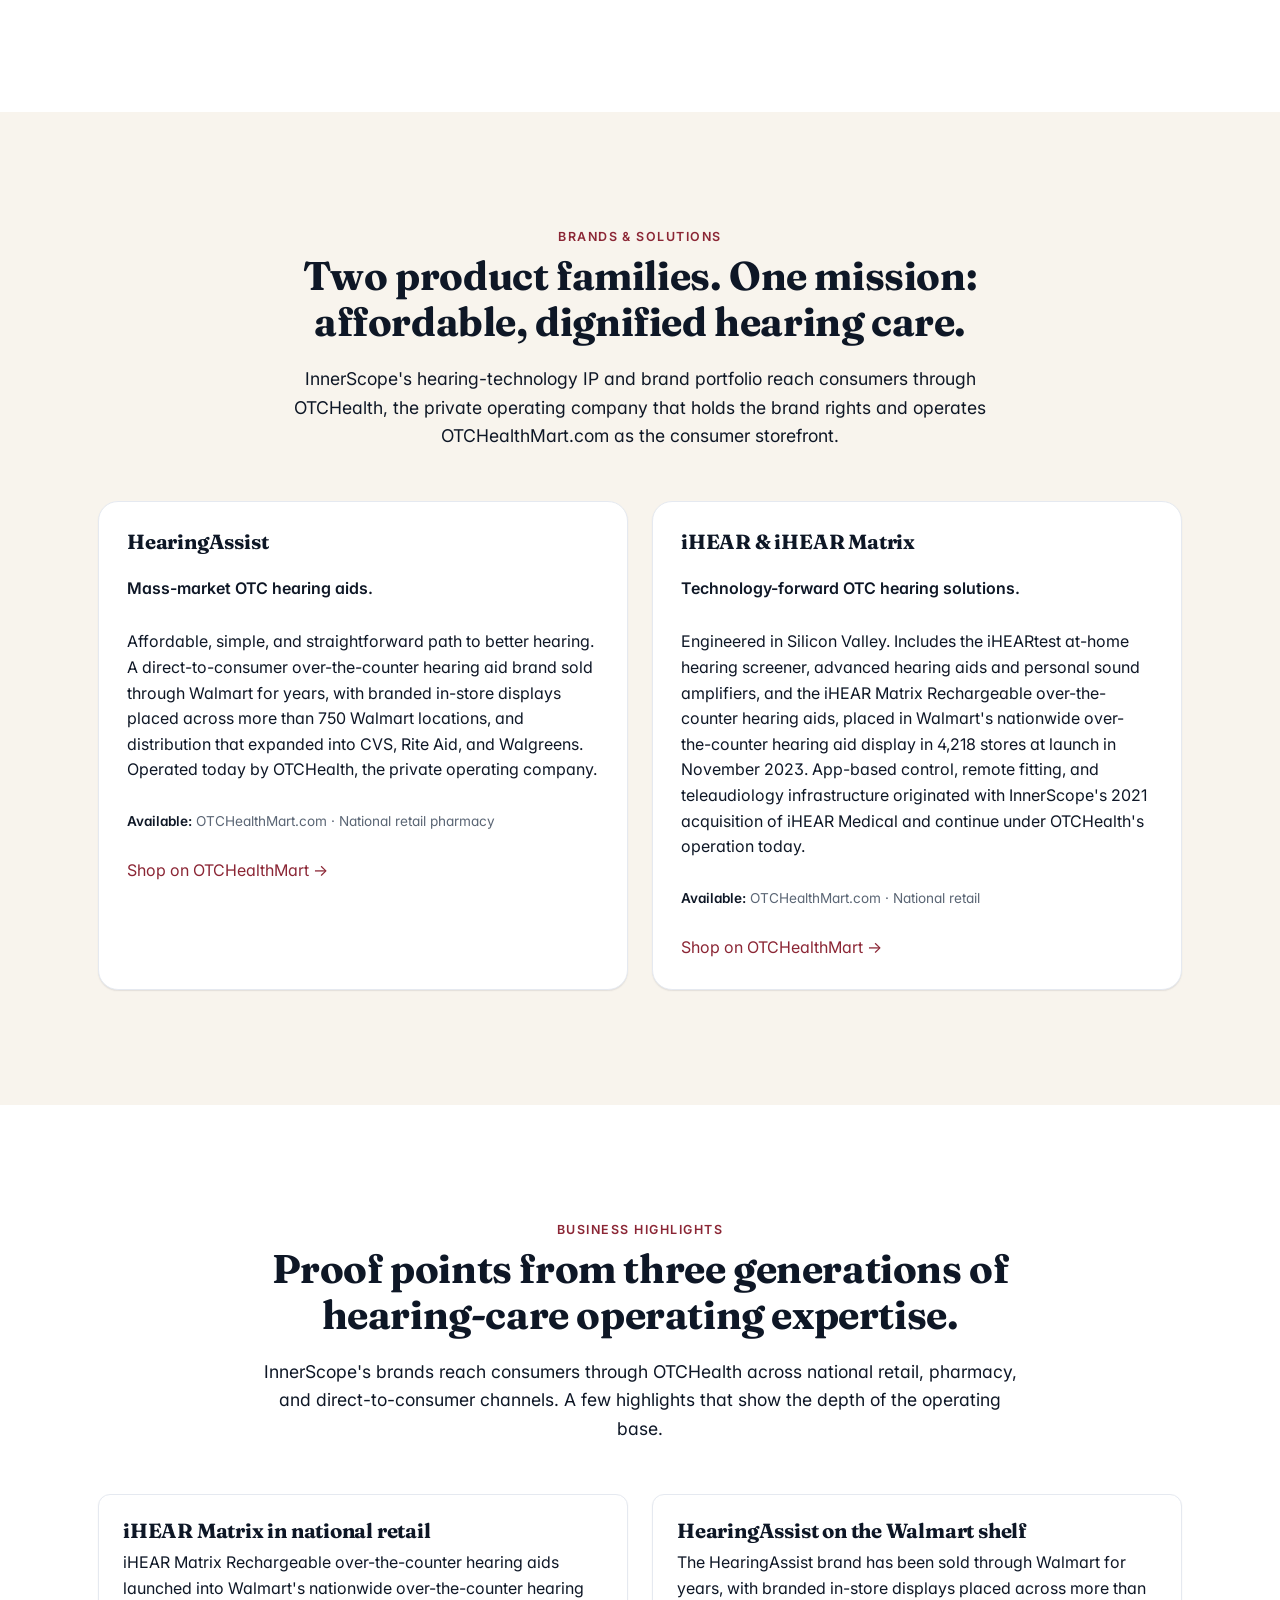
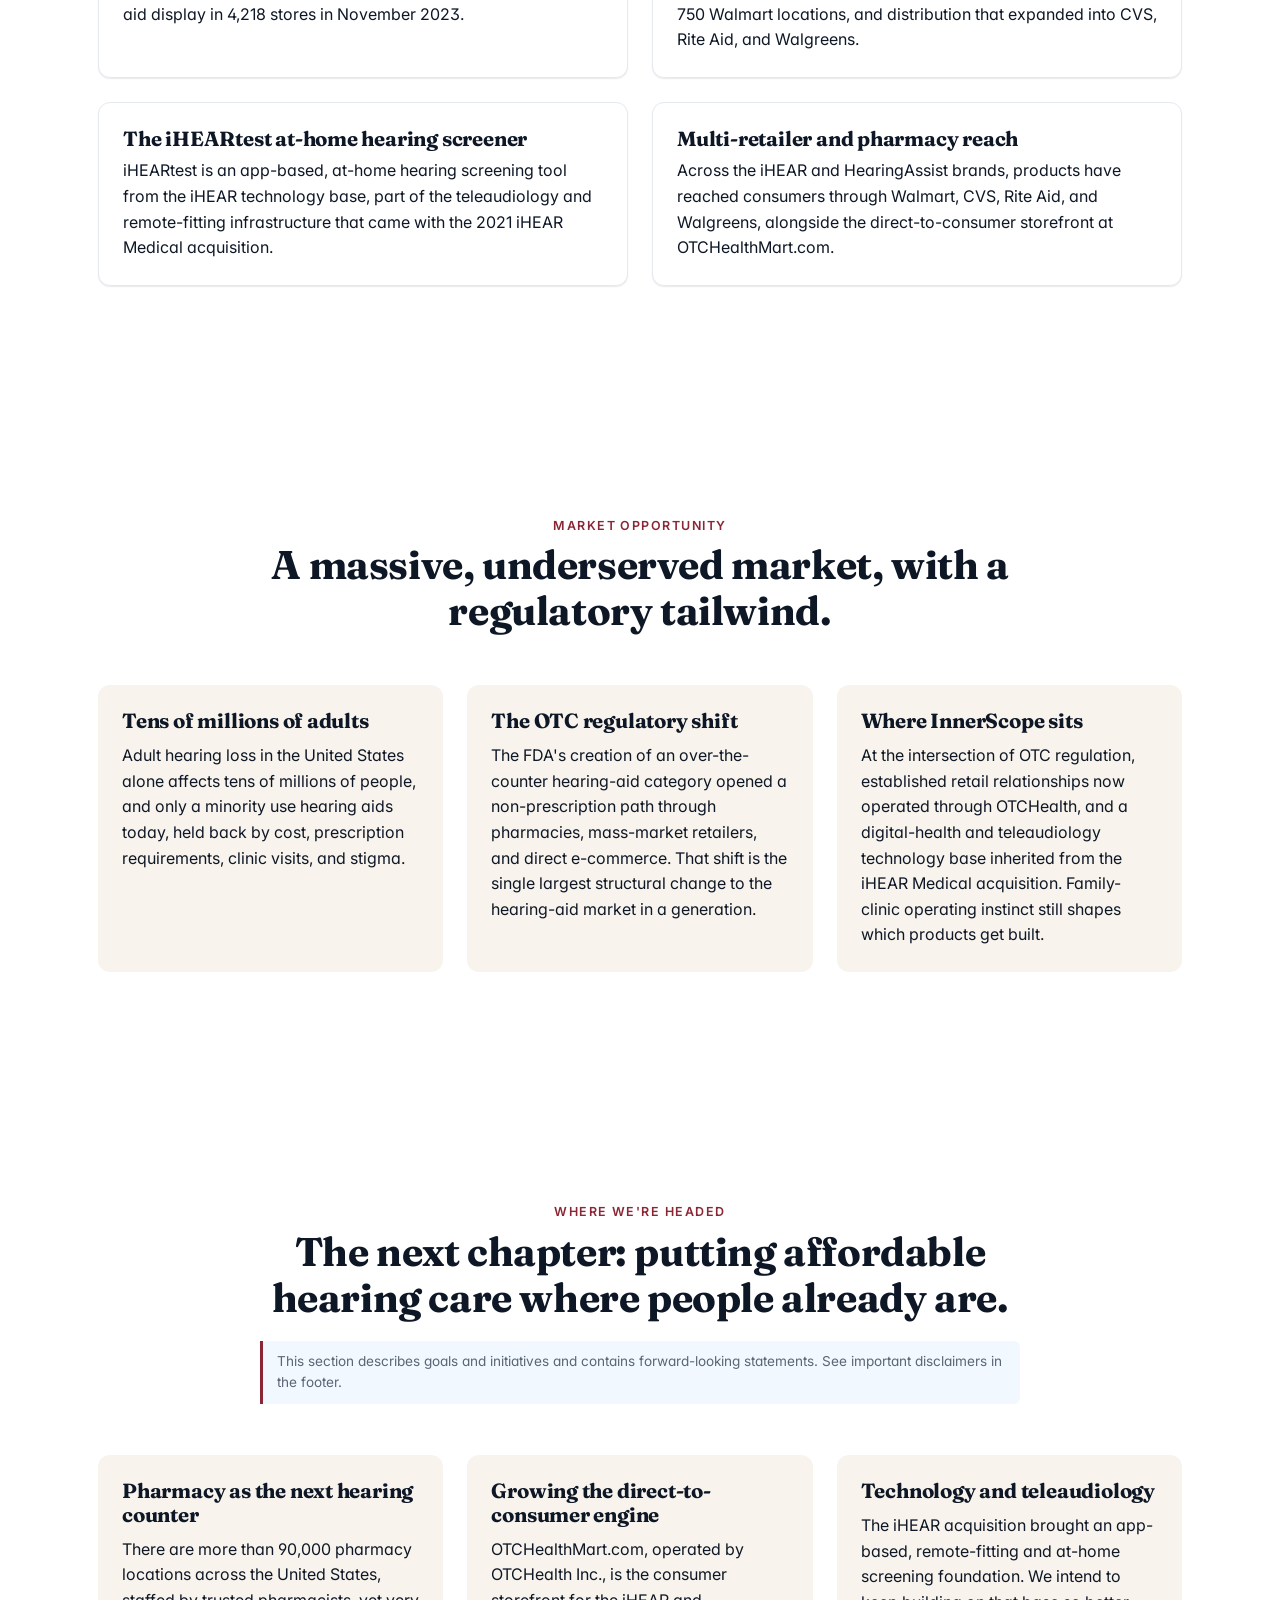
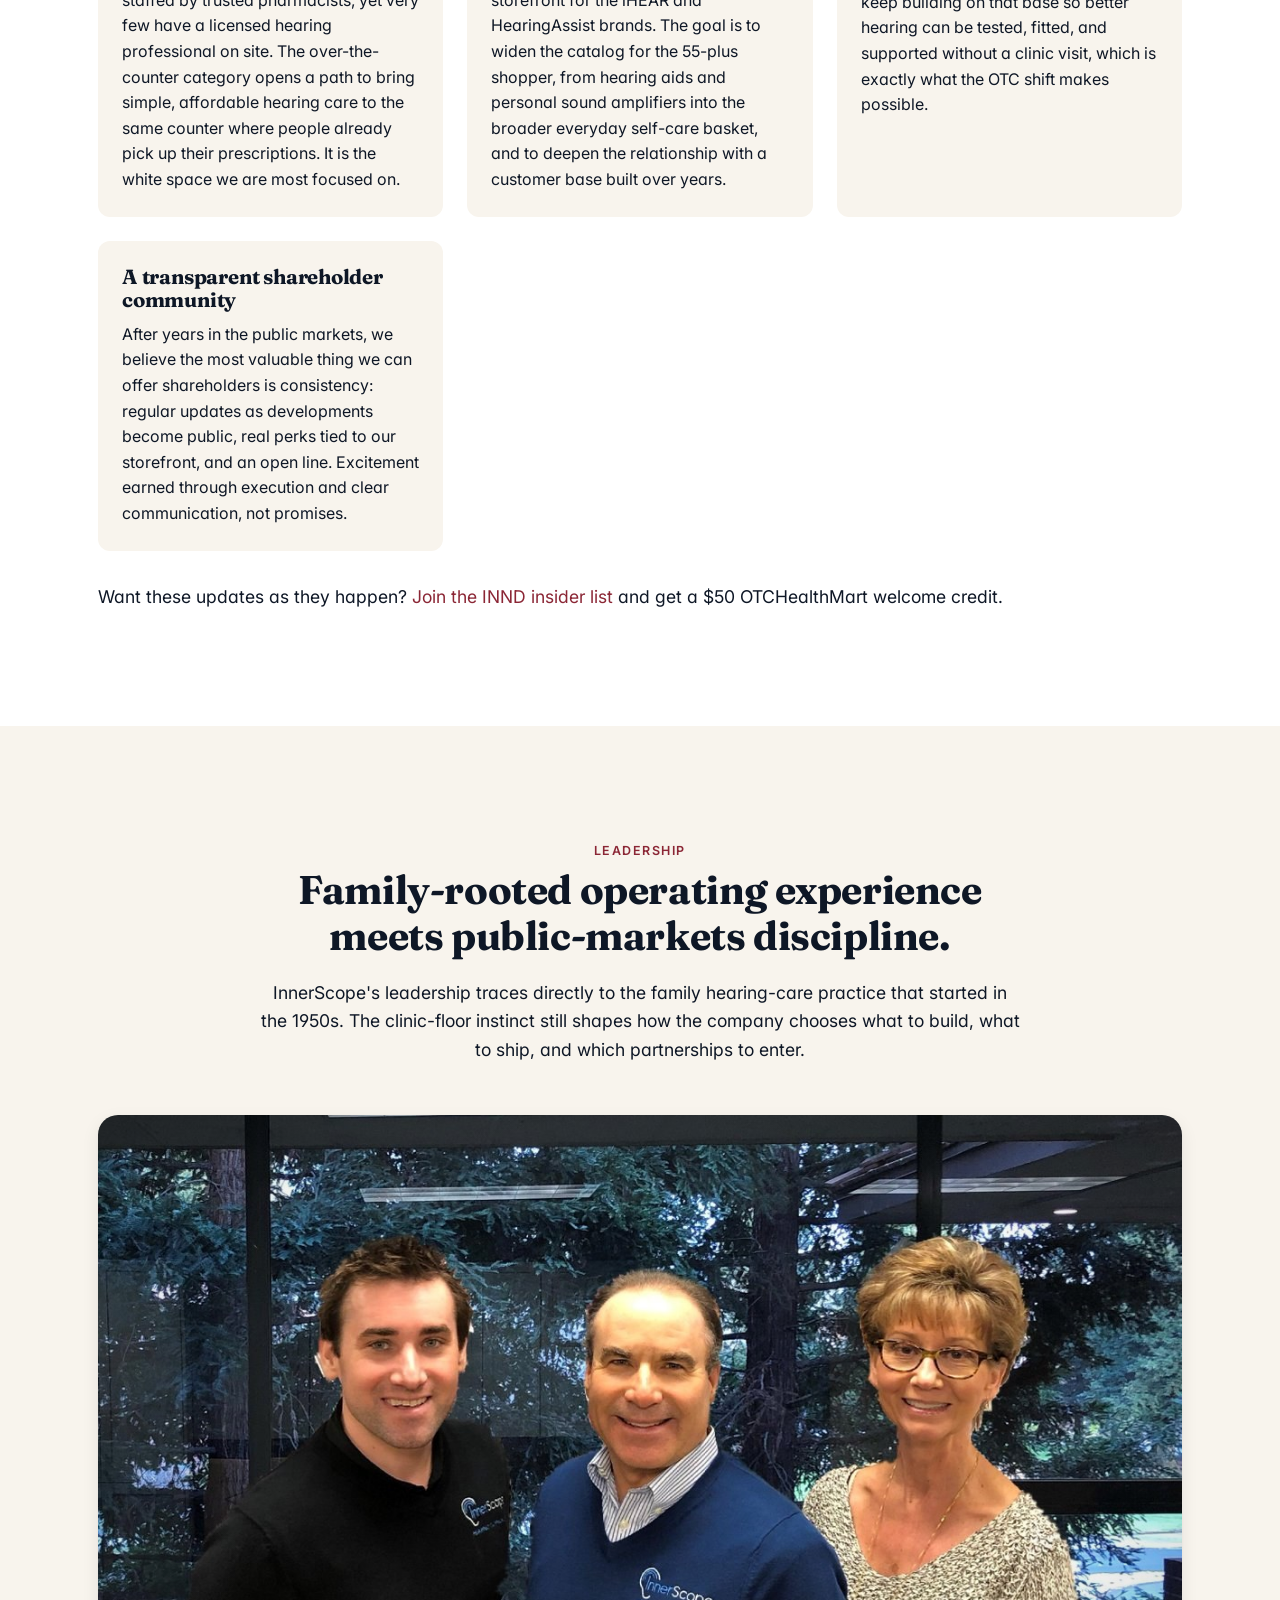
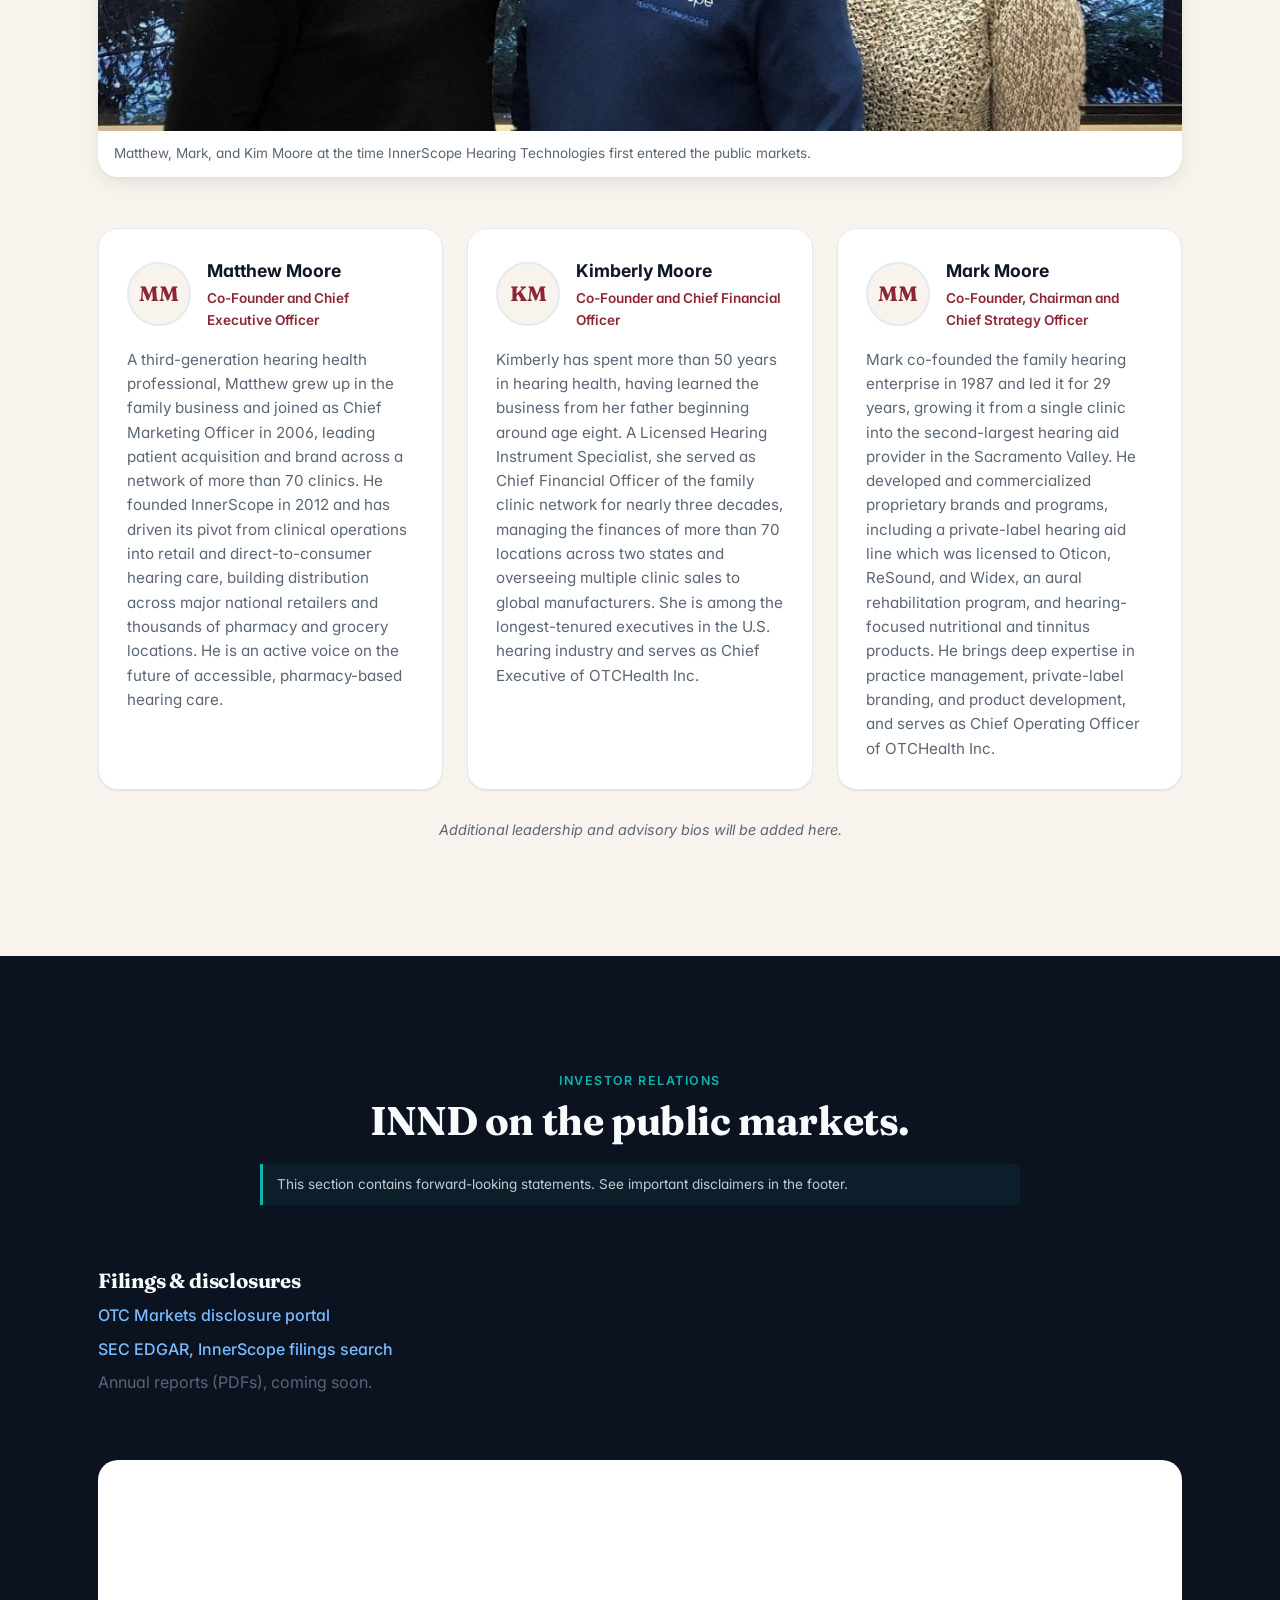
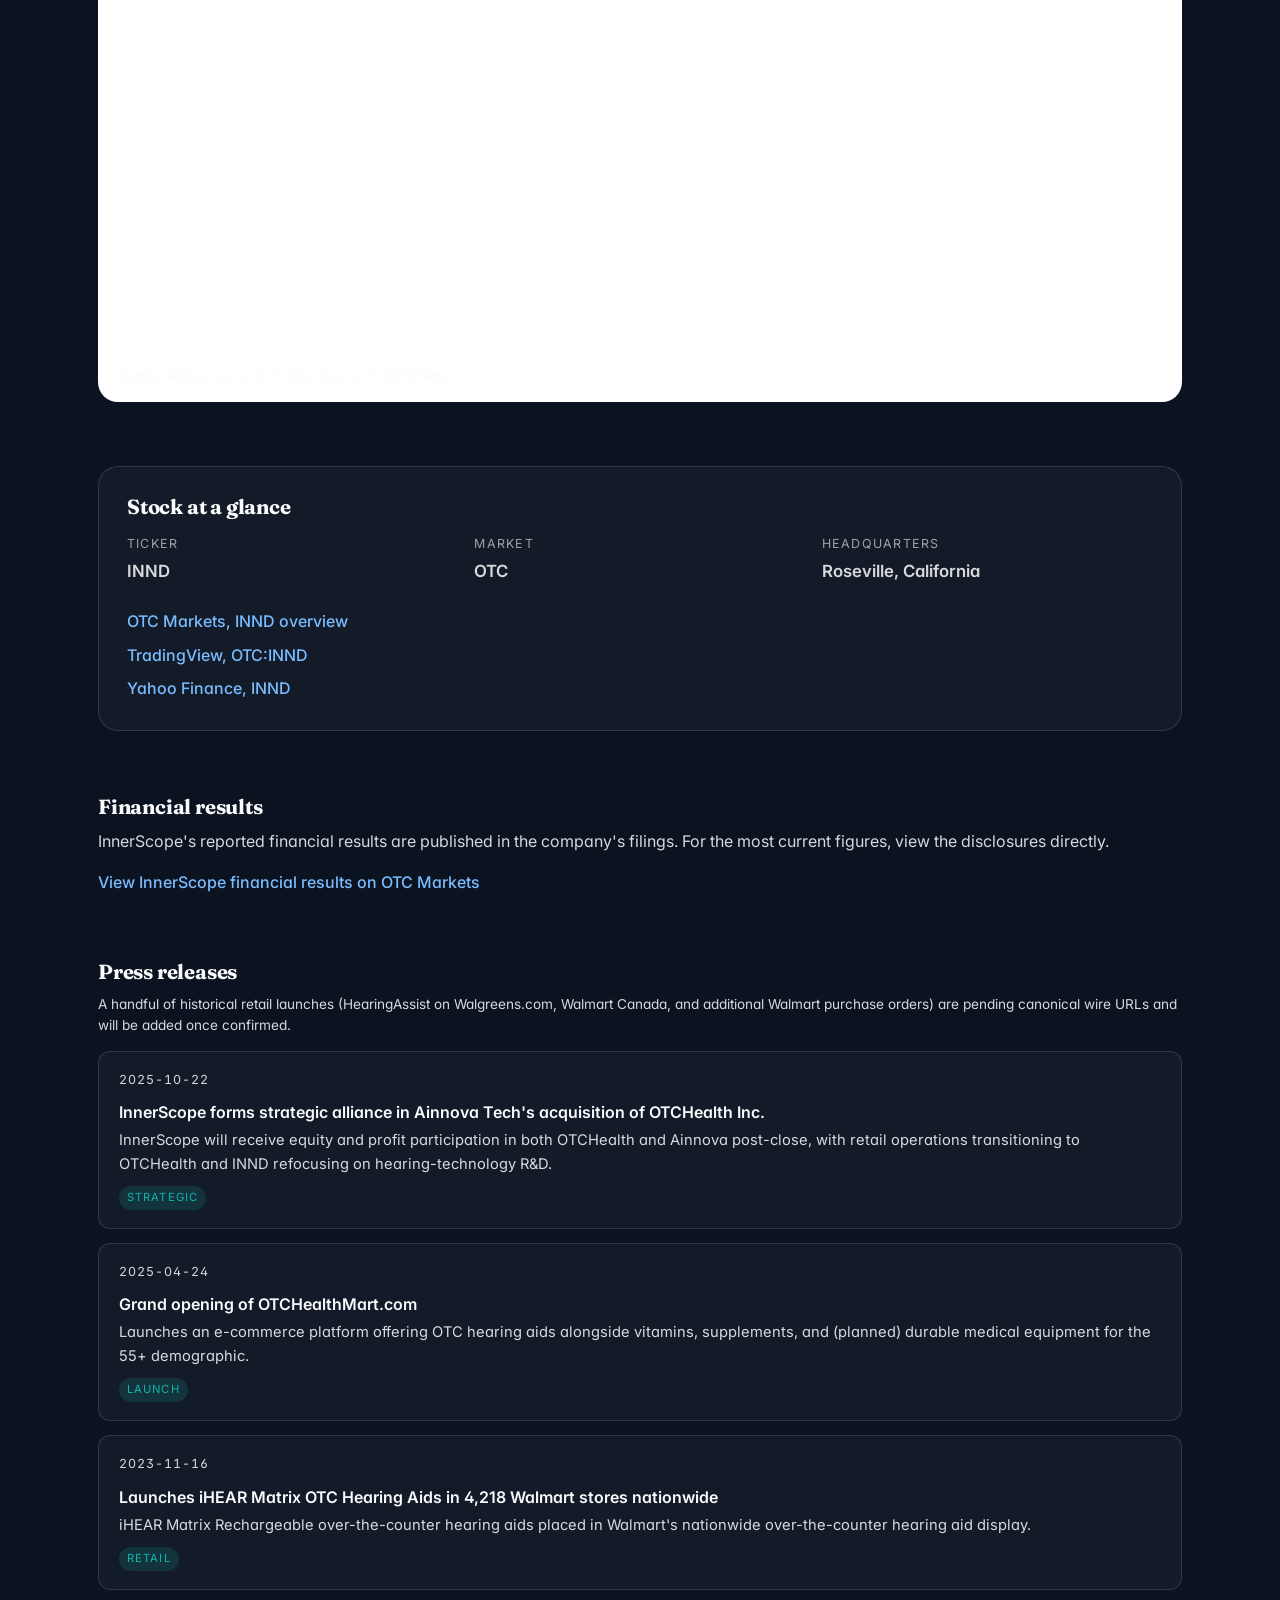
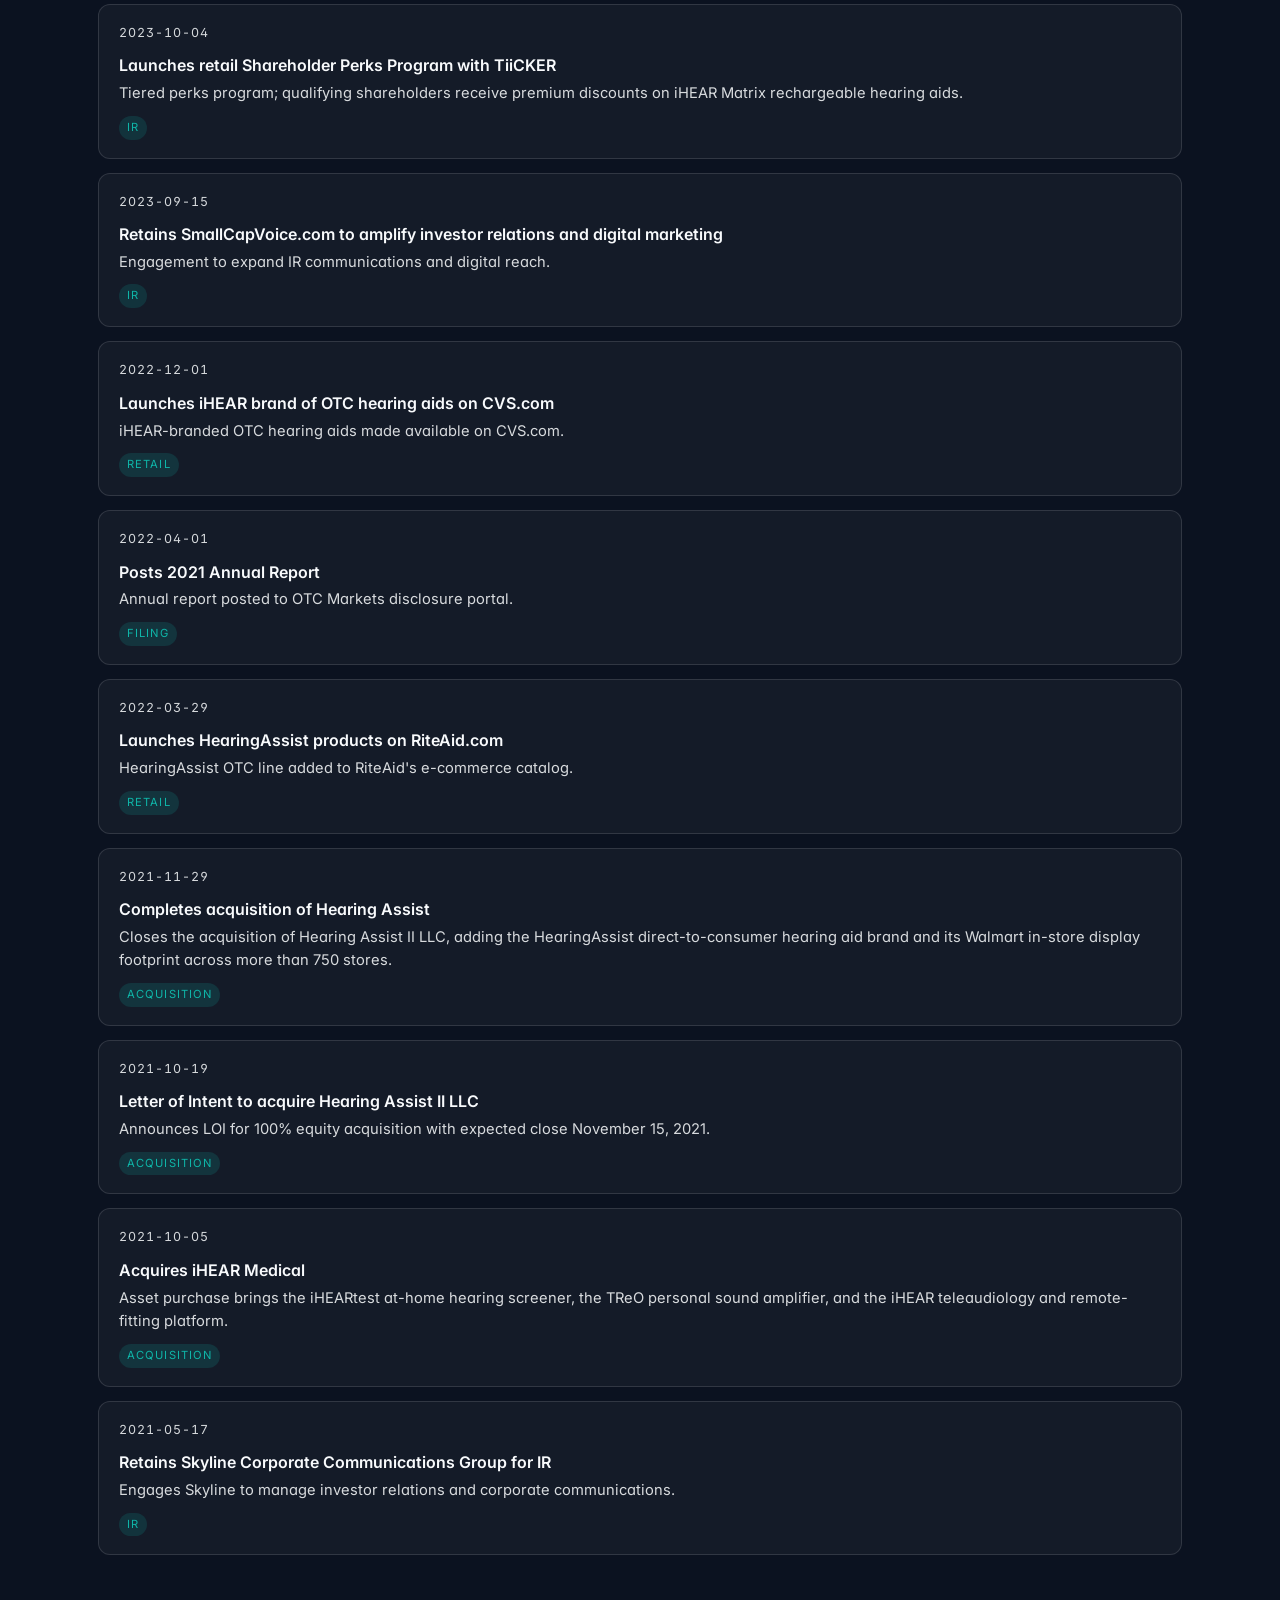
==== commit b6141515: "feat: OG image, leader-grid 3-col layout, footer date, og:image meta - assets/og/innd-og-1200x630.pn" ====
--- a/index.html
+++ b/index.html
@@ -13,14 +13,17 @@
 <meta property="og:url" content="https://innd.com/">
 <meta property="og:title" content="InnerScope Hearing Technologies (OTC: INND)">
 <meta property="og:description" content="A public company with three generations of Moore-family ownership in hearing care.">
-<!-- TODO: re-enable once real OG image exists. <meta property="og:image" content="https://innd.com/assets/og/innd-og-1200x630.png"> -->
+<meta property="og:image" content="https://innd.com/assets/og/innd-og-1200x630.png">
+<meta property="og:image:width" content="1200">
+<meta property="og:image:height" content="630">
+<meta property="og:image:alt" content="InnerScope Hearing Technologies (OTC: INND) — three generations of Moore-family hearing care">
 <meta name="twitter:card" content="summary_large_image">
 <meta name="twitter:title" content="InnerScope Hearing Technologies (OTC: INND)">
 <meta name="twitter:description" content="A public company with three generations of Moore-family ownership in hearing care.">
-<!-- TODO: re-enable once real OG image exists. <meta name="twitter:image" content="https://innd.com/assets/og/innd-og-1200x630.png"> -->
+<meta name="twitter:image" content="https://innd.com/assets/og/innd-og-1200x630.png">
 <meta name="theme-color" content="#0B1220">
 <link rel="icon" type="image/svg+xml" href="/assets/favicon.svg">
-<!-- TODO: create a real OG image (1200x630 PNG; 1989 family clinic + INND wordmark + ticker line) and re-enable the og:image and twitter:image meta tags above. -->
+<!-- OG image: assets/og/innd-og-1200x630.png (generated 2026-06-14, GPT-image-1 via Azure). Regenerate if brand changes. -->
 <!-- Preload the hero LCP image so the browser fetches it in parallel with CSS -->
 <link rel="preload" as="image" href="/assets/photos/02-moore-family-clinic-1989.jpg" fetchpriority="high">
 <link rel="stylesheet" href="/styles.css">
@@ -536,7 +539,7 @@
       <!-- TODO: legal review required before publish. -->
     </section>
 
-    <p class="muted micro-note">© <span id="year"></span> InnerScope Hearing Technologies, Inc. All rights reserved. Last updated <span id="last-updated">2026-05-04</span>.</p>
+    <p class="muted micro-note">© <span id="year"></span> InnerScope Hearing Technologies, Inc. All rights reserved. Last updated <span id="last-updated">2026-06-14</span>.</p>
   </div>
 </footer>
 
--- a/styles.css
+++ b/styles.css
@@ -418,7 +418,9 @@
 .leader-grid {
   display: grid; gap: 24px;
   grid-template-columns: 1fr;
-  max-width: 820px; margin: 0 auto;
+}
+@media (min-width: 820px) {
+  .leader-grid { grid-template-columns: repeat(3, 1fr); }
 }
 .leader-card {
   background: var(--color-bg-alt);
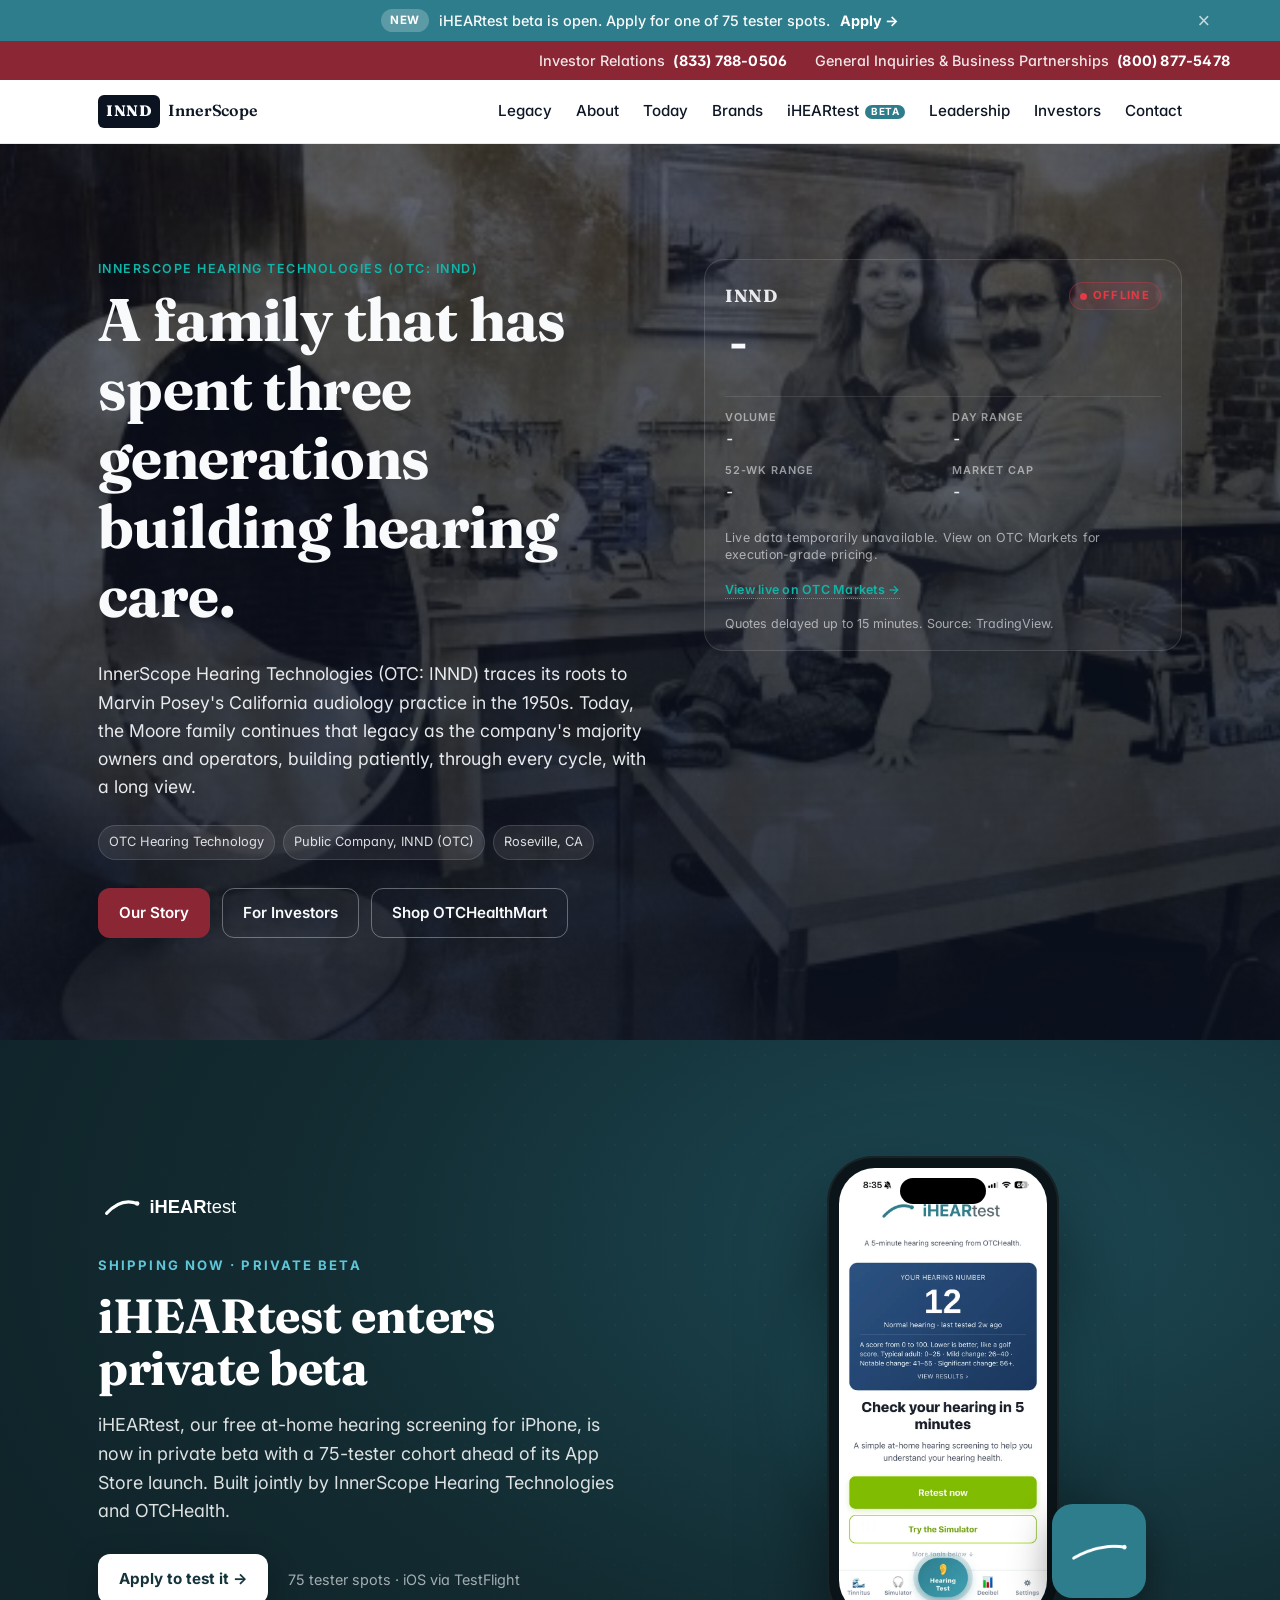
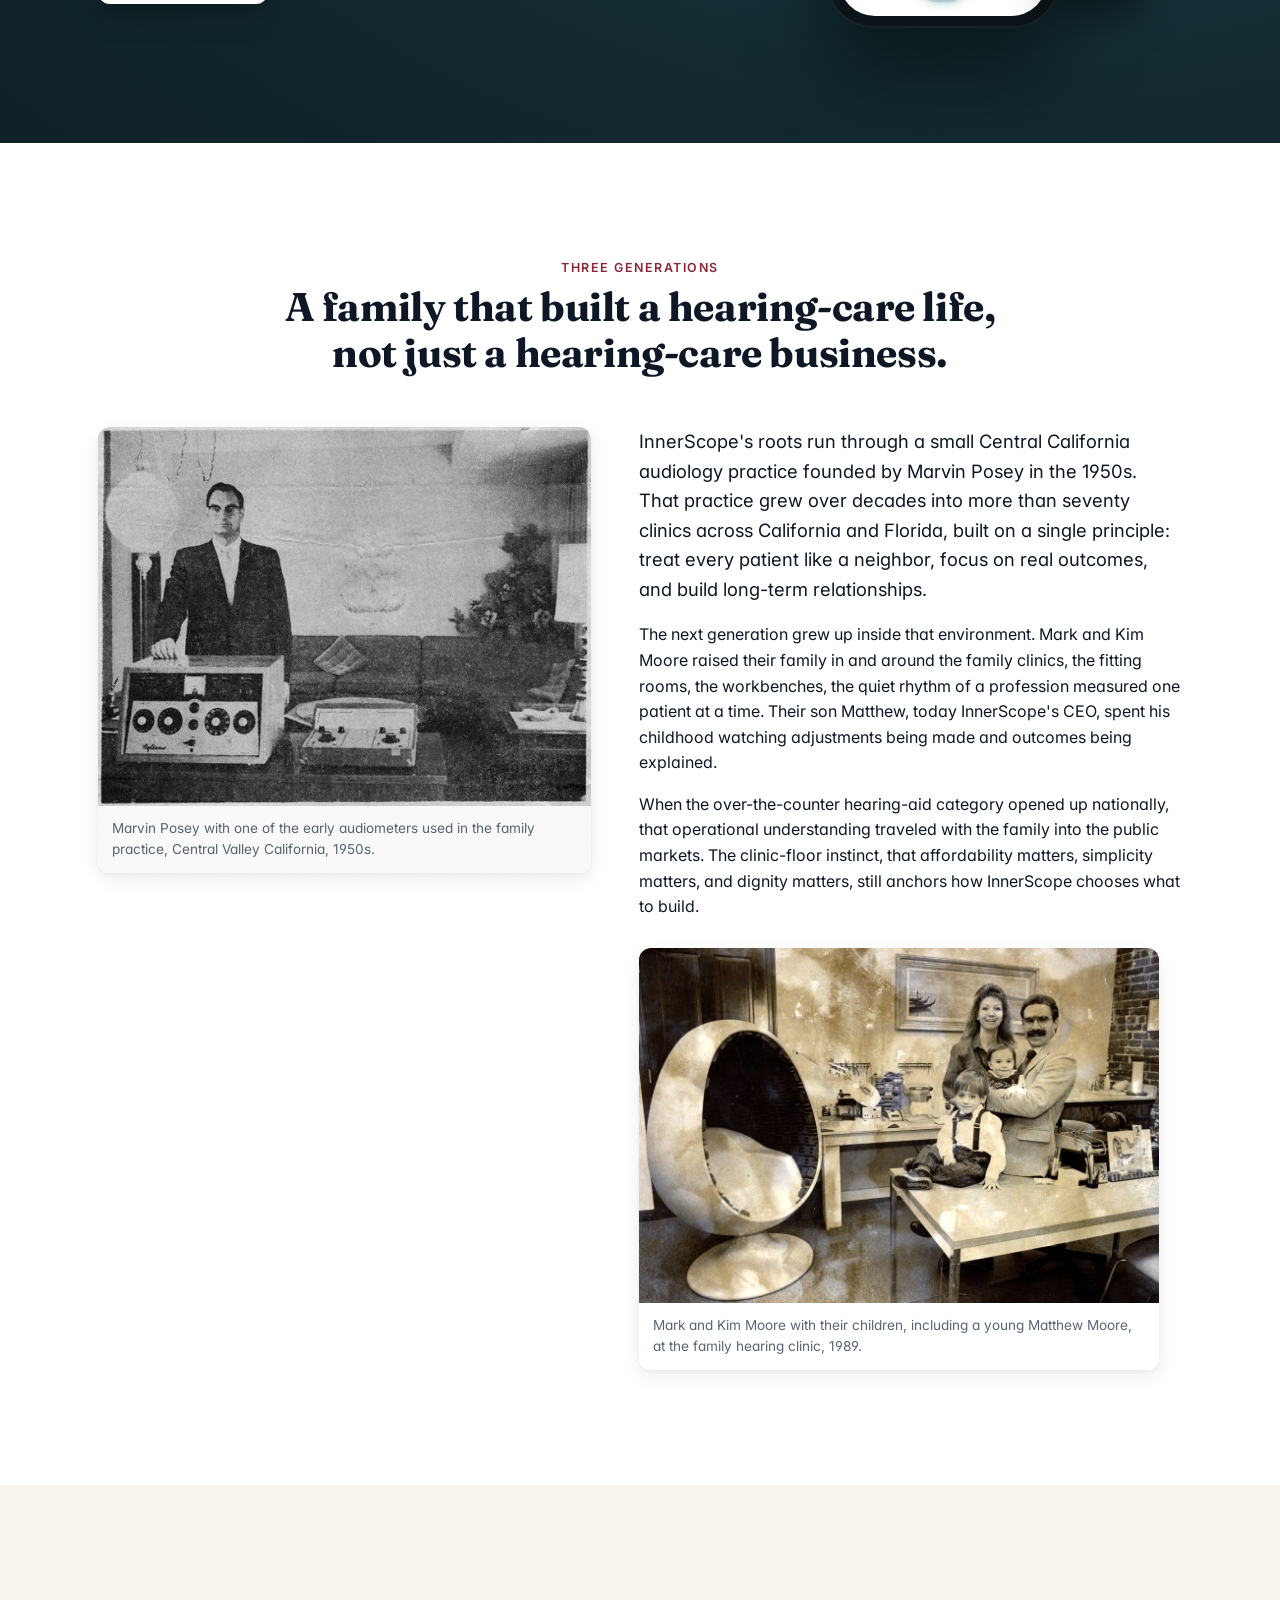
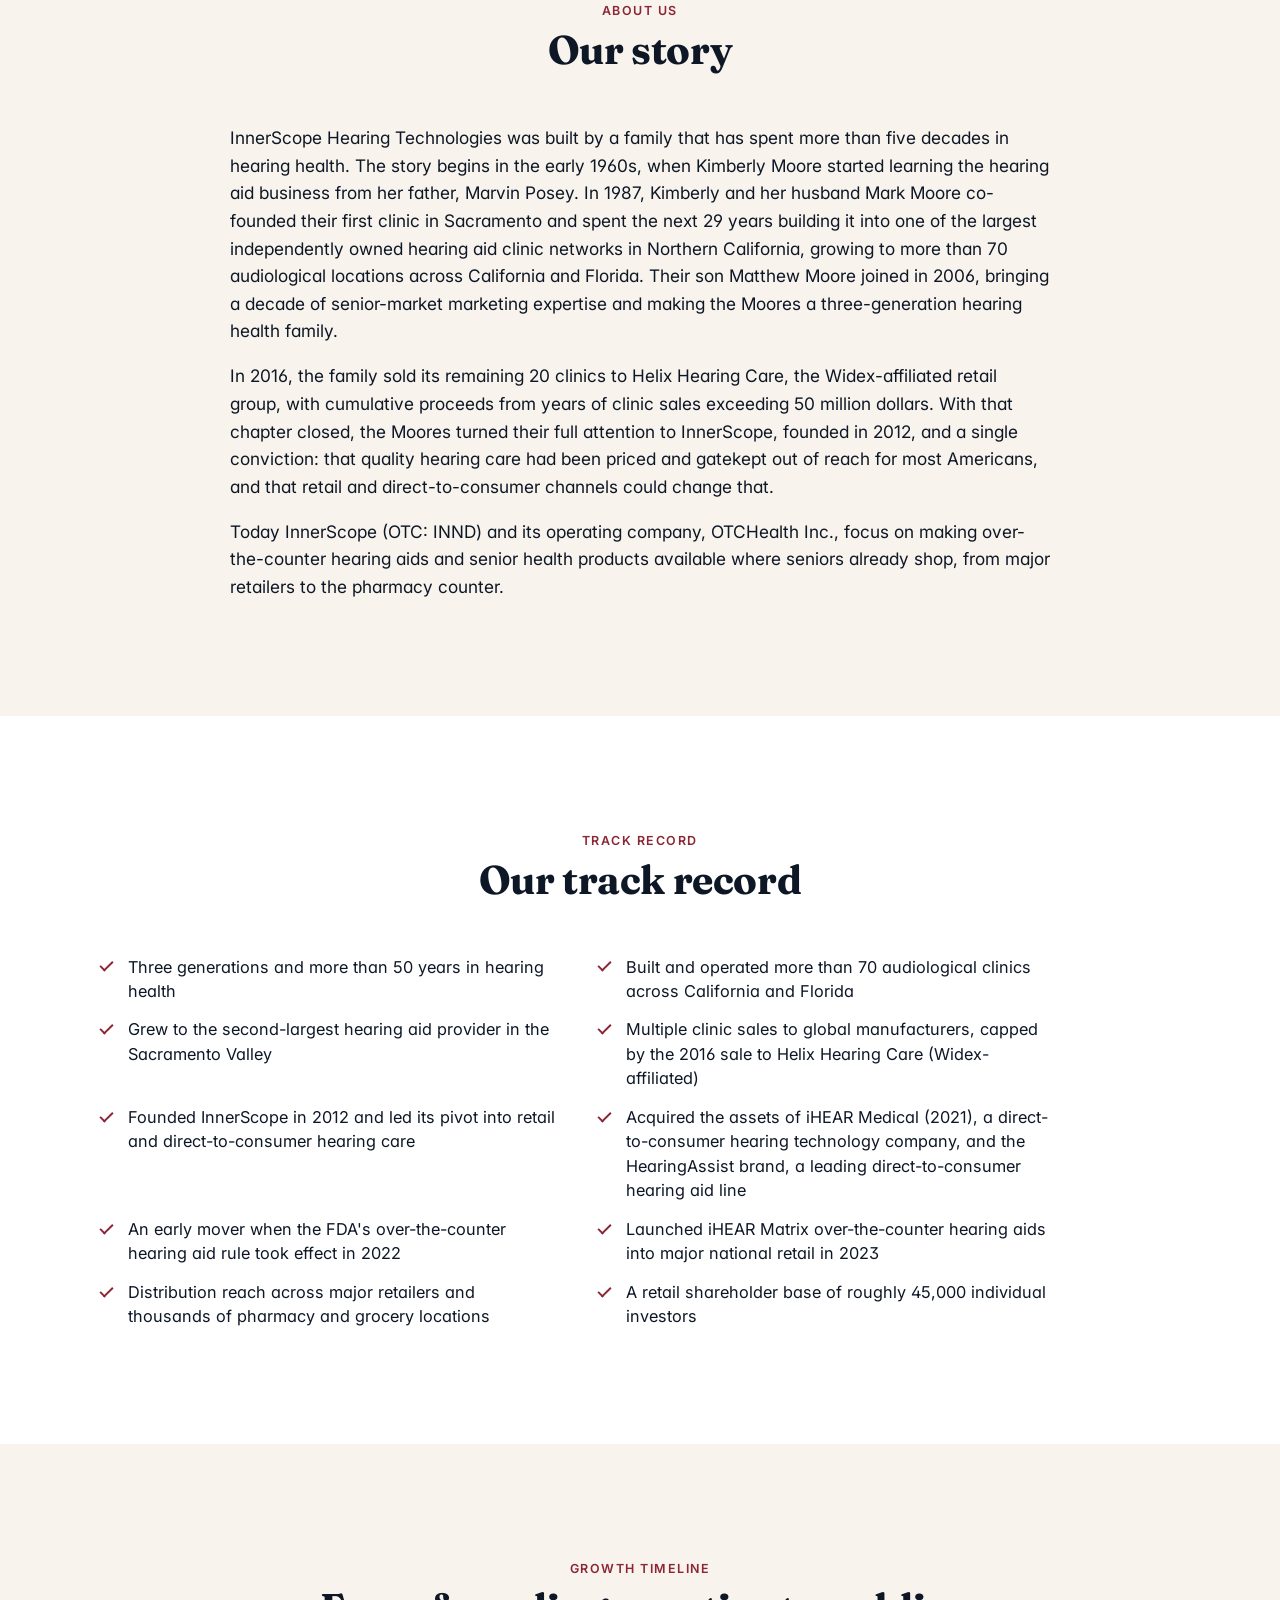
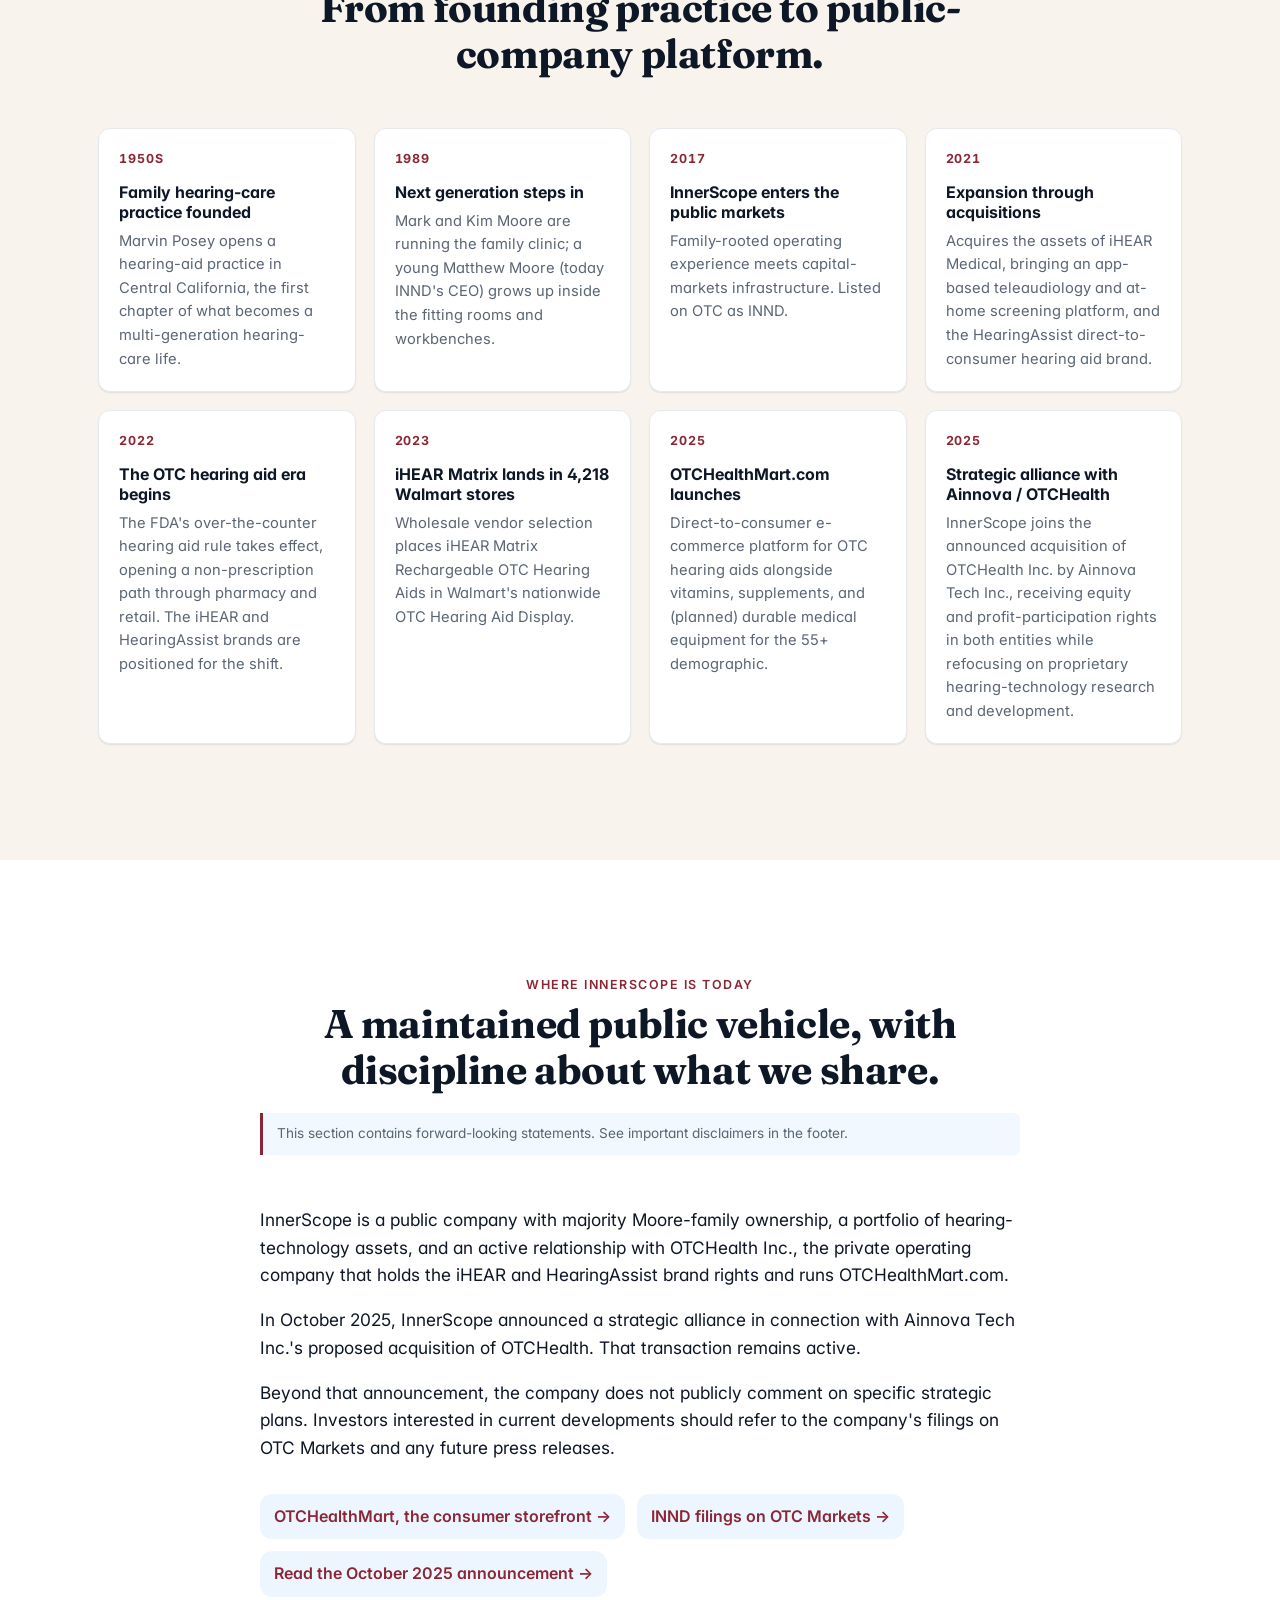
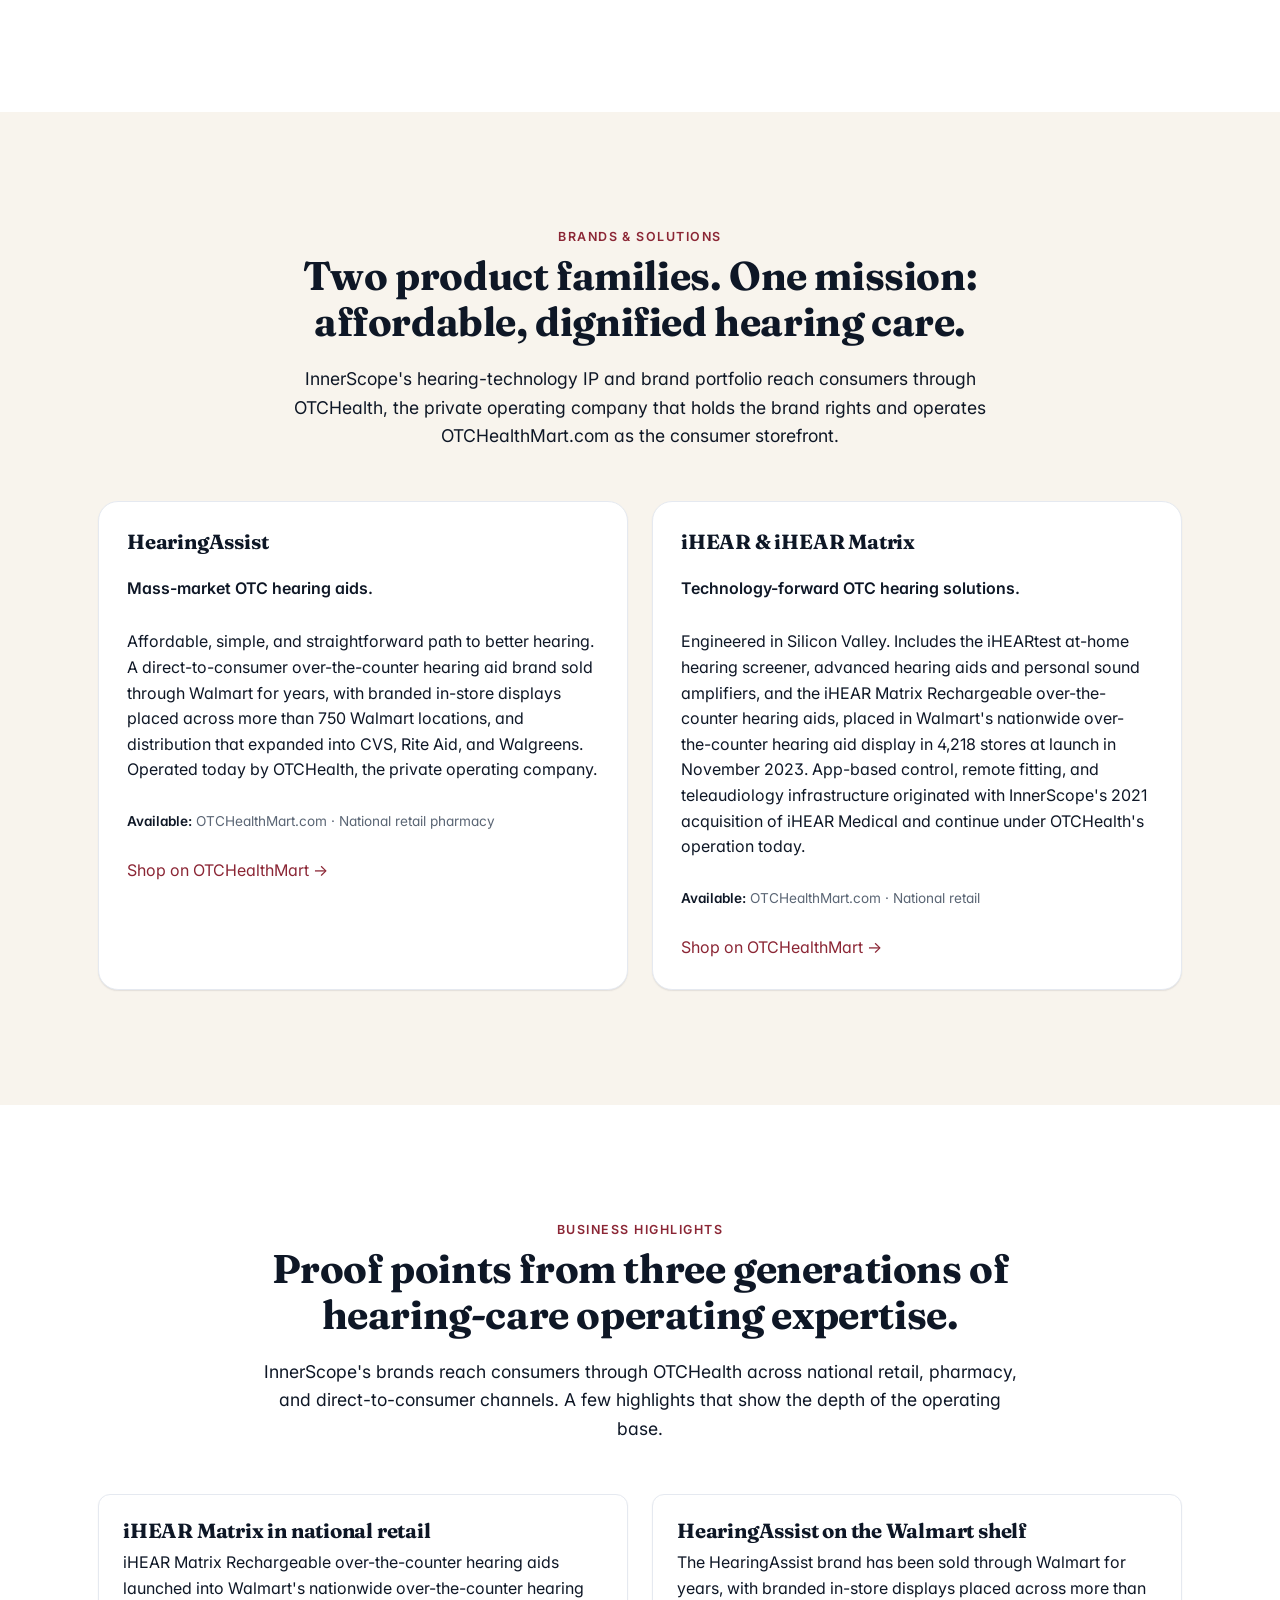
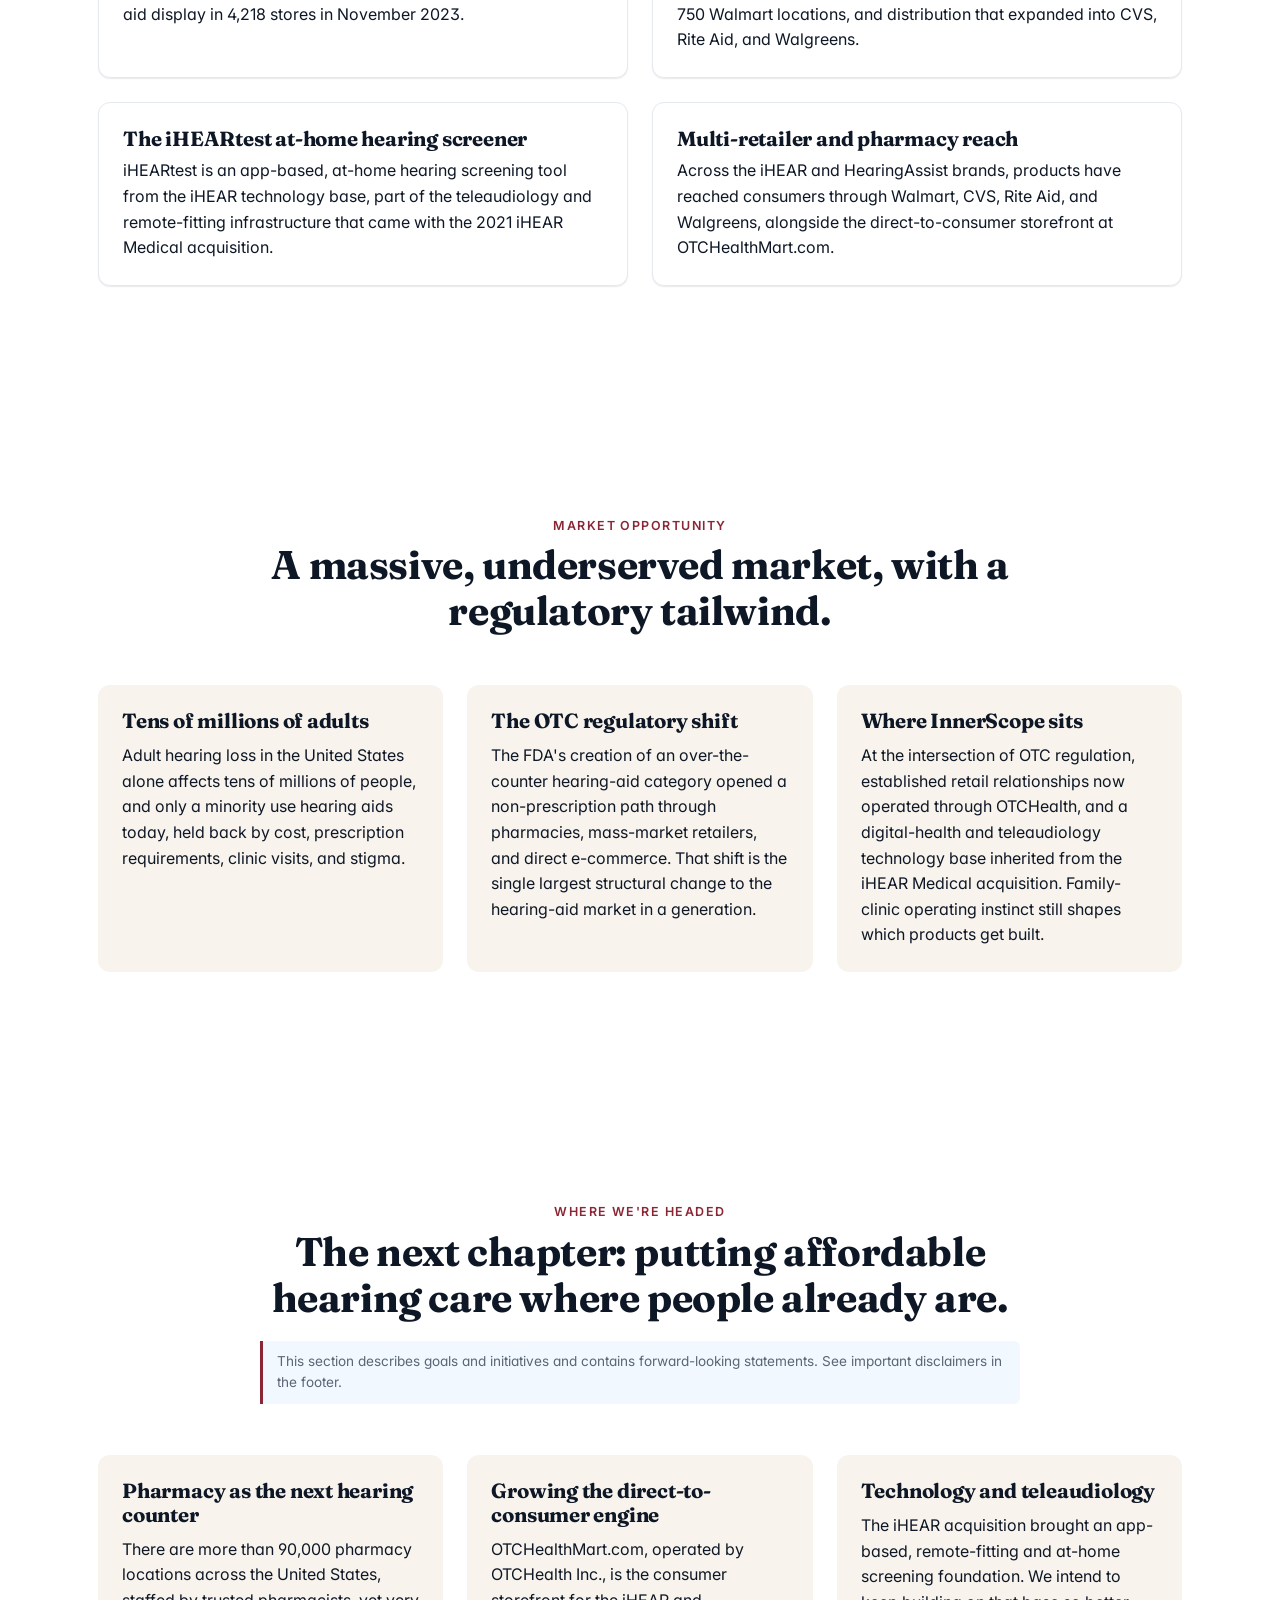
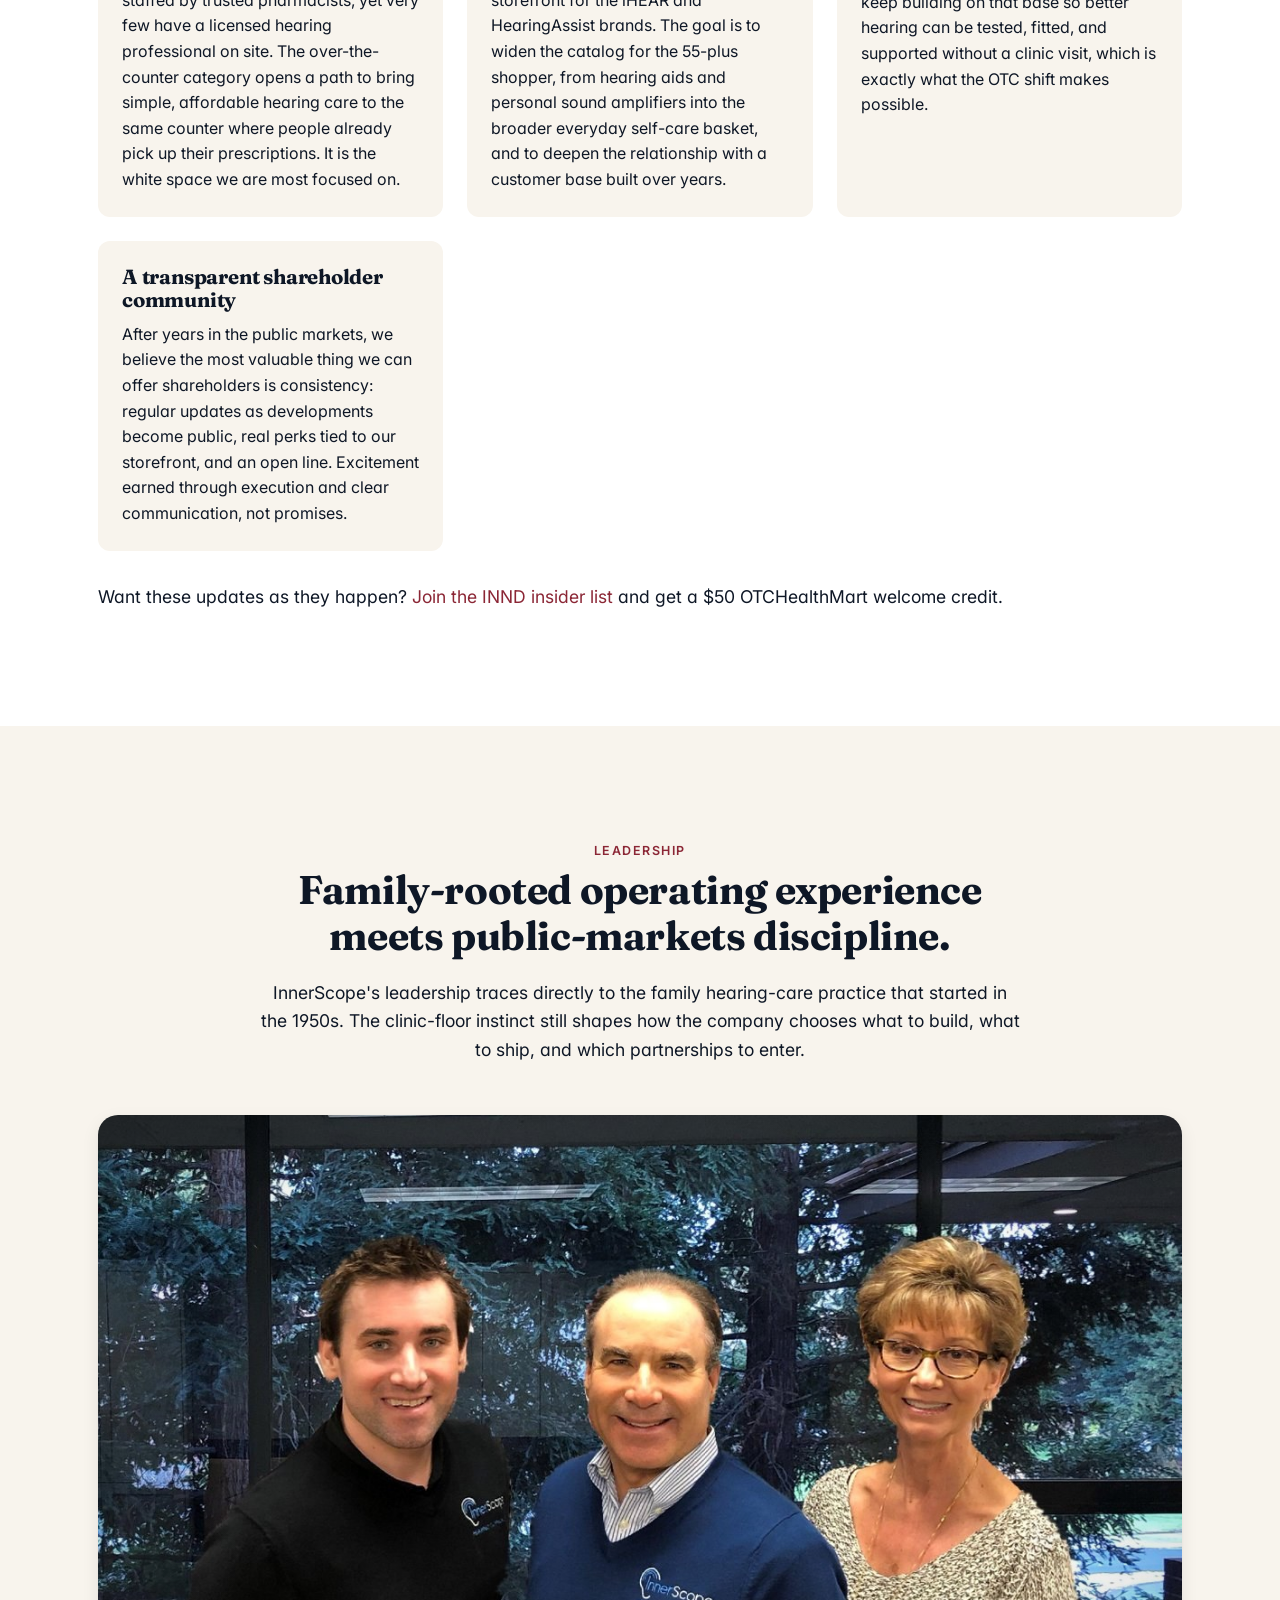
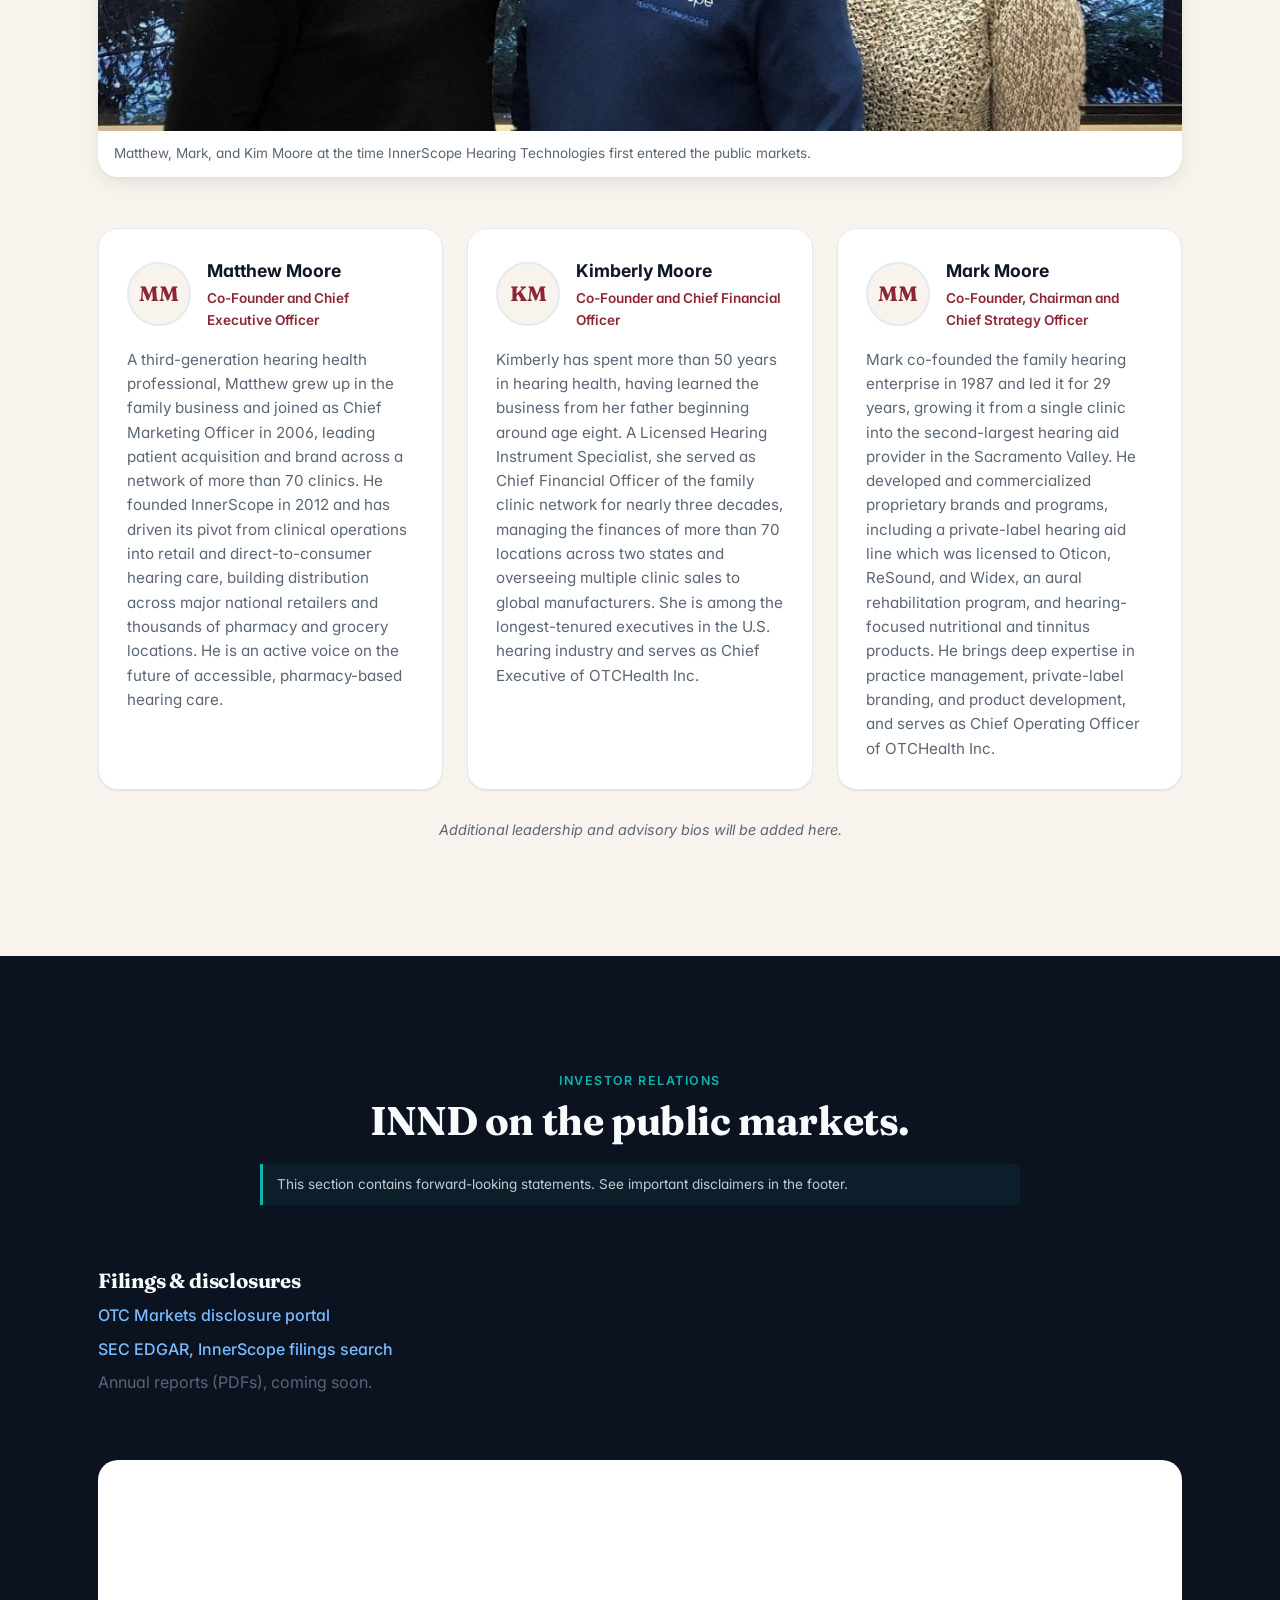
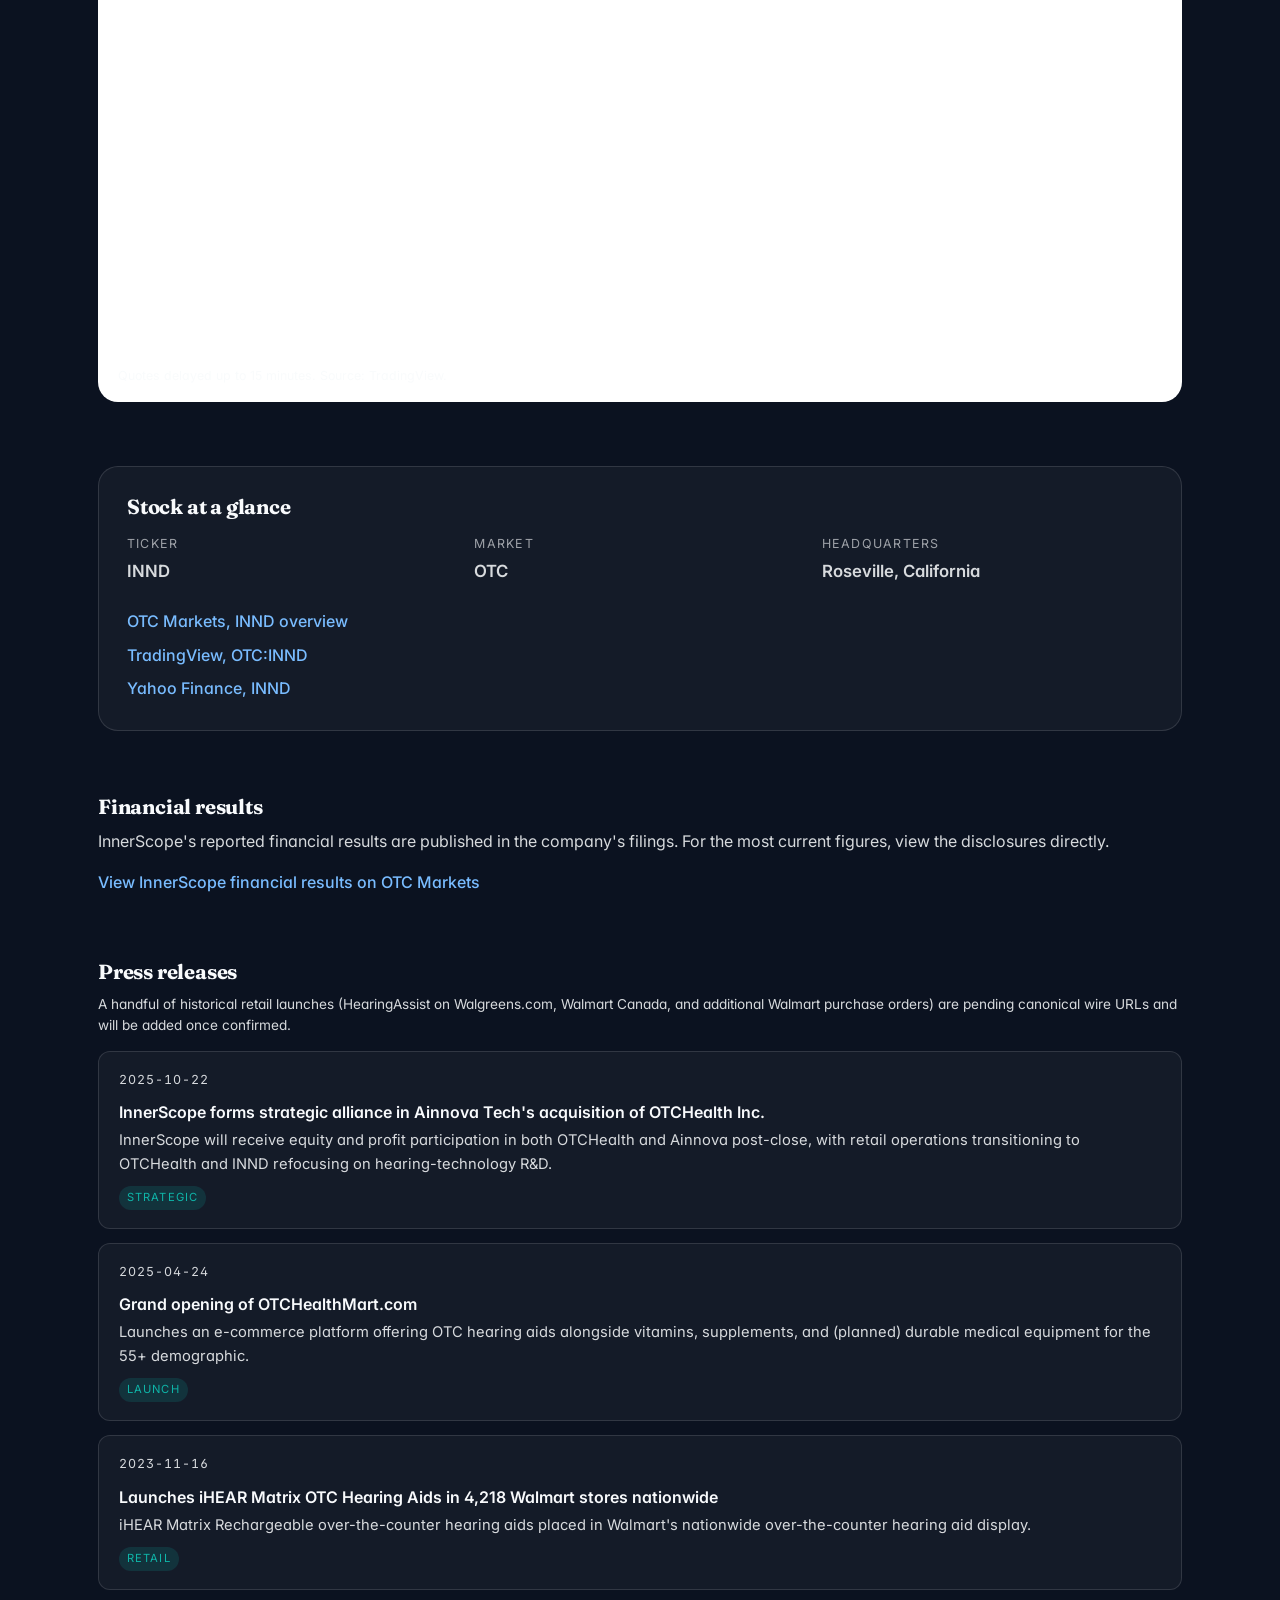
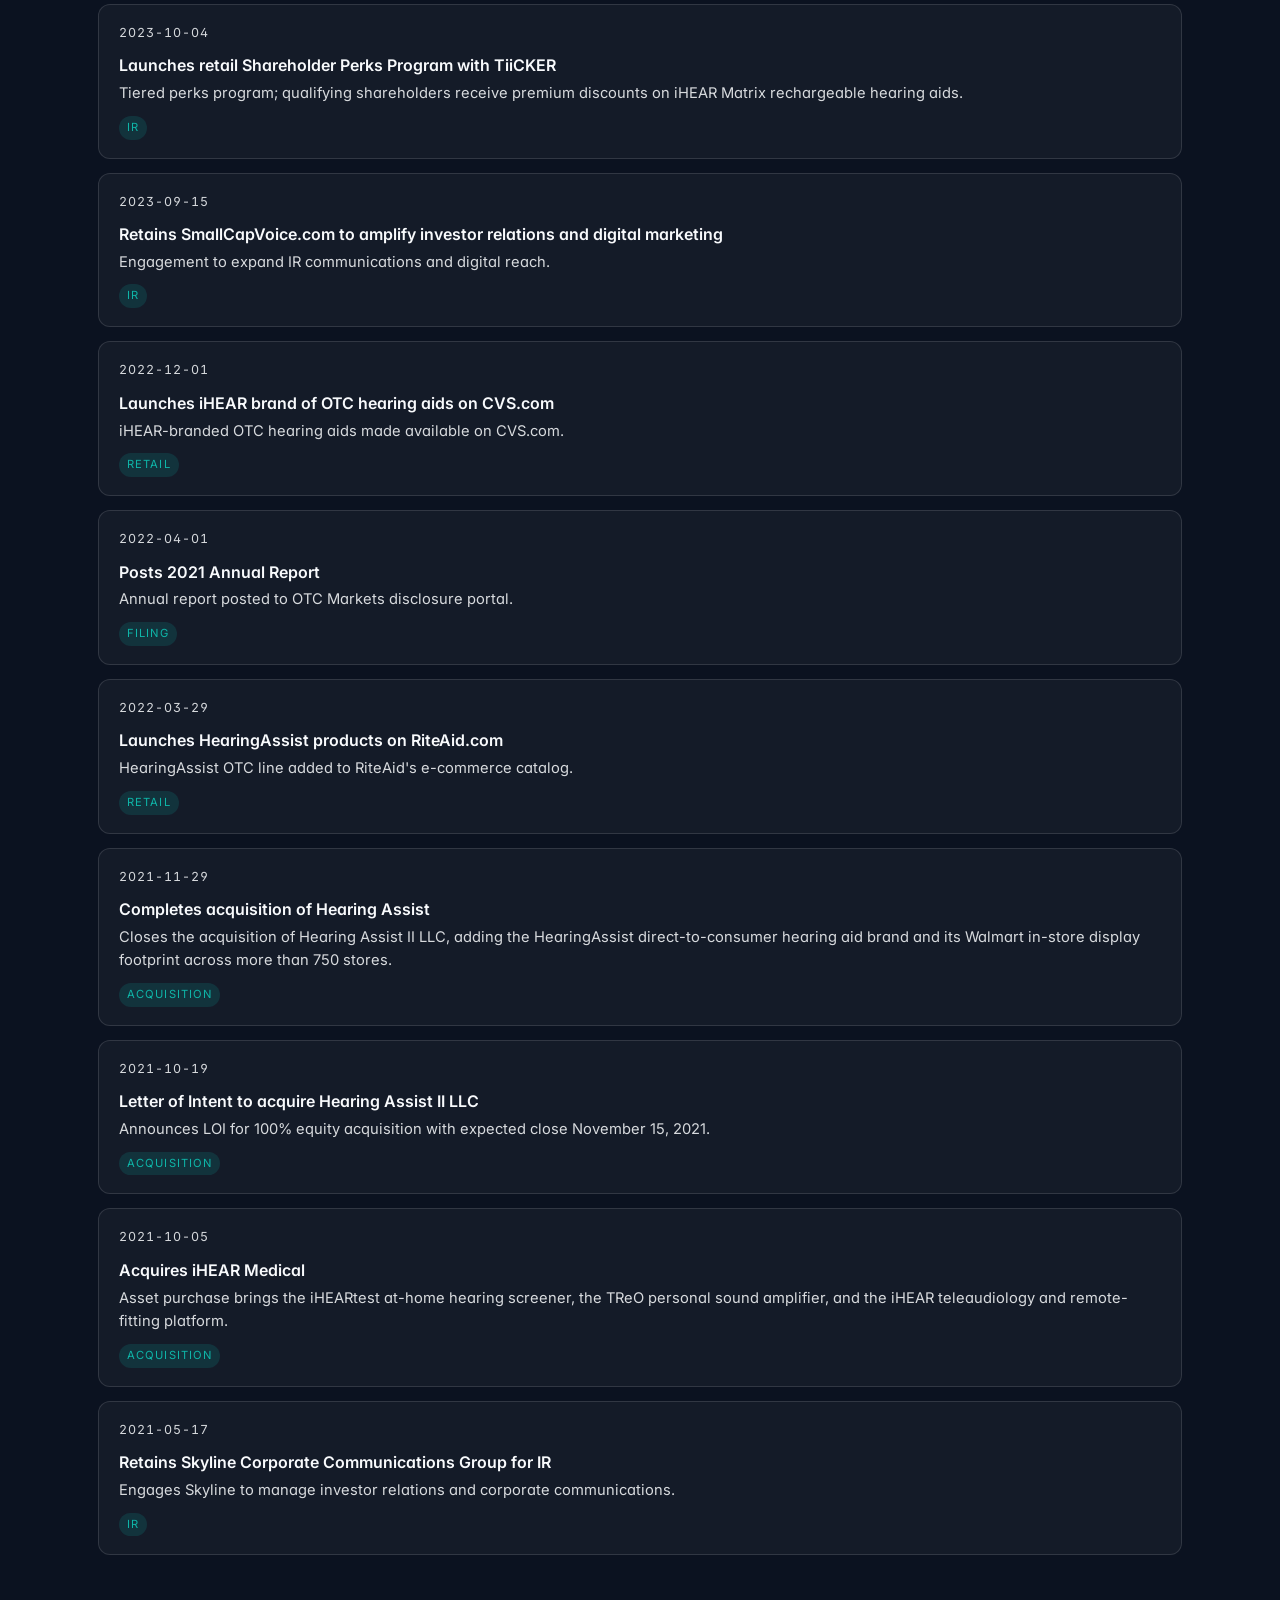
==== commit ef069d7d: "perf: compress OG image, fix CSP, stagger press items - OG image: replace 1.4MB PNG with 101KB JPEG " ====
--- a/index.html
+++ b/index.html
@@ -13,17 +13,17 @@
 <meta property="og:url" content="https://innd.com/">
 <meta property="og:title" content="InnerScope Hearing Technologies (OTC: INND)">
 <meta property="og:description" content="A public company with three generations of Moore-family ownership in hearing care.">
-<meta property="og:image" content="https://innd.com/assets/og/innd-og-1200x630.png">
+<meta property="og:image" content="https://innd.com/assets/og/innd-og-1200x630.jpg">
 <meta property="og:image:width" content="1200">
 <meta property="og:image:height" content="630">
 <meta property="og:image:alt" content="InnerScope Hearing Technologies (OTC: INND) — three generations of Moore-family hearing care">
 <meta name="twitter:card" content="summary_large_image">
 <meta name="twitter:title" content="InnerScope Hearing Technologies (OTC: INND)">
 <meta name="twitter:description" content="A public company with three generations of Moore-family ownership in hearing care.">
-<meta name="twitter:image" content="https://innd.com/assets/og/innd-og-1200x630.png">
+<meta name="twitter:image" content="https://innd.com/assets/og/innd-og-1200x630.jpg">
 <meta name="theme-color" content="#0B1220">
 <link rel="icon" type="image/svg+xml" href="/assets/favicon.svg">
-<!-- OG image: assets/og/innd-og-1200x630.png (generated 2026-06-14, GPT-image-1 via Azure). Regenerate if brand changes. -->
+<!-- OG image: assets/og/innd-og-1200x630.jpg (generated 2026-06-14, GPT-image-1 via Azure, 101KB JPEG). Regenerate if brand changes. -->
 <!-- Preload the hero LCP image so the browser fetches it in parallel with CSS -->
 <link rel="preload" as="image" href="/assets/photos/02-moore-family-clinic-1989.jpg" fetchpriority="high">
 <link rel="stylesheet" href="/styles.css">
@@ -399,7 +399,7 @@
     <div class="ir-press" data-reveal>
       <h3>Press releases</h3>
       <p class="micro-note">A handful of historical retail launches (HearingAssist on Walgreens.com, Walmart Canada, and additional Walmart purchase orders) are pending canonical wire URLs and will be added once confirmed. <!-- TODO: confirm operator can supply these. --></p>
-      <ul class="press-list" data-press="list"></ul>
+      <ul class="press-list" data-press="list" data-reveal></ul>
     </div>
 
     <figure class="ir-photo" data-reveal>
--- a/styles.css
+++ b/styles.css
@@ -1152,17 +1152,17 @@
    entry that reads as premium without being distracting.
    ---------- */
 @media (prefers-reduced-motion: no-preference) {
-  :is(.brand-grid, .leader-grid, .highlight-grid, .timeline, .track-record-list, .market-grid).is-visible > * {
+  :is(.brand-grid, .leader-grid, .highlight-grid, .timeline, .track-record-list, .market-grid, .press-list).is-visible > * {
     animation: gridCardIn 0.55s cubic-bezier(0.22, 1, 0.36, 1) both;
   }
 
-  :is(.brand-grid, .leader-grid, .highlight-grid, .timeline, .track-record-list, .market-grid).is-visible > *:nth-child(2)  { animation-delay:  80ms; }
-  :is(.brand-grid, .leader-grid, .highlight-grid, .timeline, .track-record-list, .market-grid).is-visible > *:nth-child(3)  { animation-delay: 160ms; }
-  :is(.brand-grid, .leader-grid, .highlight-grid, .timeline, .track-record-list, .market-grid).is-visible > *:nth-child(4)  { animation-delay: 240ms; }
-  :is(.brand-grid, .leader-grid, .highlight-grid, .timeline, .track-record-list, .market-grid).is-visible > *:nth-child(5)  { animation-delay: 320ms; }
-  :is(.brand-grid, .leader-grid, .highlight-grid, .timeline, .track-record-list, .market-grid).is-visible > *:nth-child(6)  { animation-delay: 400ms; }
-  :is(.brand-grid, .leader-grid, .highlight-grid, .timeline, .track-record-list, .market-grid).is-visible > *:nth-child(7)  { animation-delay: 480ms; }
-  :is(.brand-grid, .leader-grid, .highlight-grid, .timeline, .track-record-list, .market-grid).is-visible > *:nth-child(n+8) { animation-delay: 560ms; }
+  :is(.brand-grid, .leader-grid, .highlight-grid, .timeline, .track-record-list, .market-grid, .press-list).is-visible > *:nth-child(2)  { animation-delay:  80ms; }
+  :is(.brand-grid, .leader-grid, .highlight-grid, .timeline, .track-record-list, .market-grid, .press-list).is-visible > *:nth-child(3)  { animation-delay: 160ms; }
+  :is(.brand-grid, .leader-grid, .highlight-grid, .timeline, .track-record-list, .market-grid, .press-list).is-visible > *:nth-child(4)  { animation-delay: 240ms; }
+  :is(.brand-grid, .leader-grid, .highlight-grid, .timeline, .track-record-list, .market-grid, .press-list).is-visible > *:nth-child(5)  { animation-delay: 320ms; }
+  :is(.brand-grid, .leader-grid, .highlight-grid, .timeline, .track-record-list, .market-grid, .press-list).is-visible > *:nth-child(6)  { animation-delay: 400ms; }
+  :is(.brand-grid, .leader-grid, .highlight-grid, .timeline, .track-record-list, .market-grid, .press-list).is-visible > *:nth-child(7)  { animation-delay: 480ms; }
+  :is(.brand-grid, .leader-grid, .highlight-grid, .timeline, .track-record-list, .market-grid, .press-list).is-visible > *:nth-child(n+8) { animation-delay: 560ms; }
 
   @keyframes gridCardIn {
     from { opacity: 0; transform: translateY(18px); }
